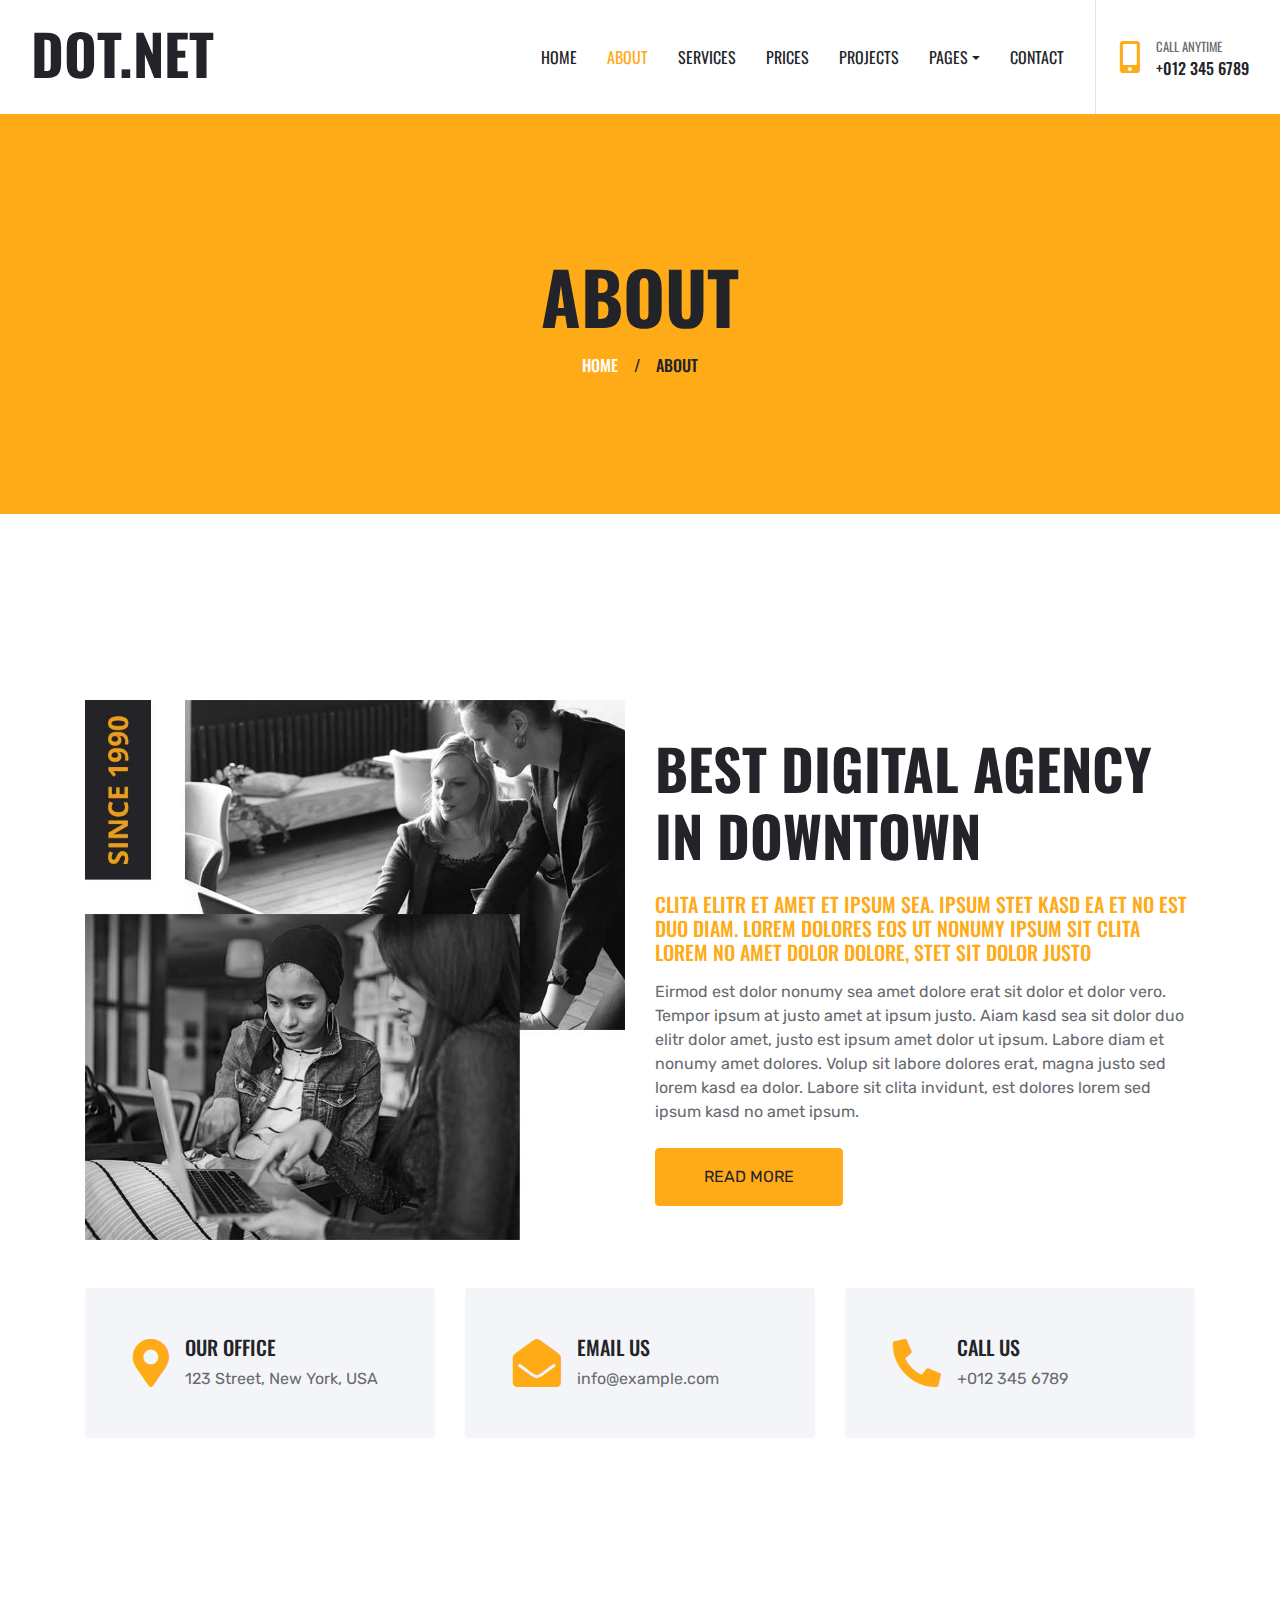
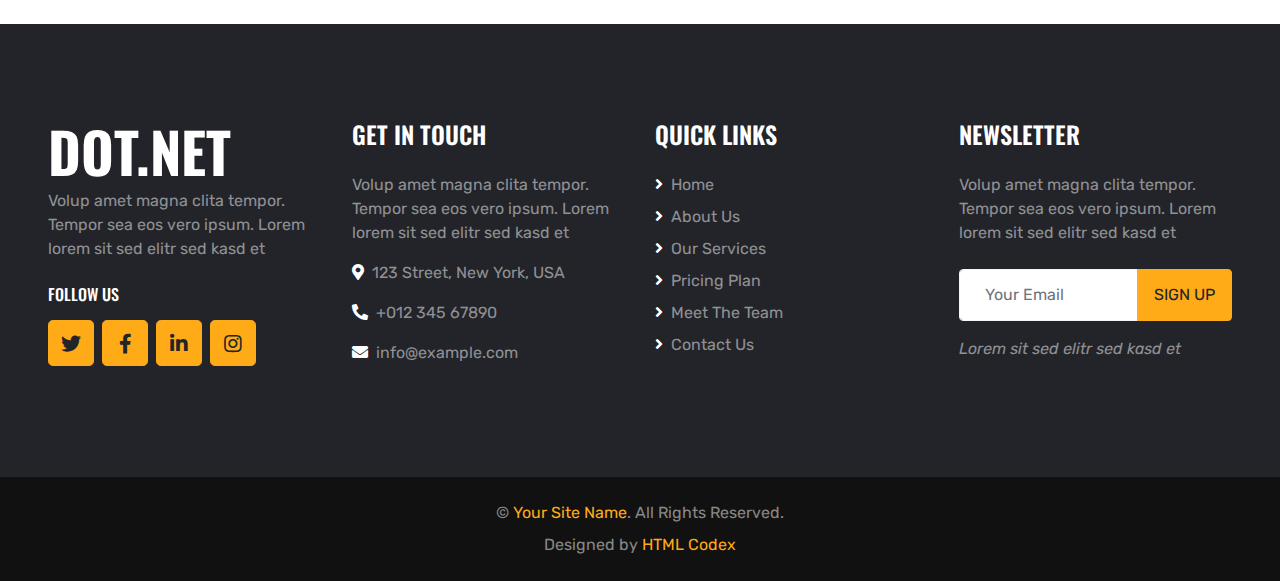
==== about.html @ 6d366056 "first commit" ====
<!DOCTYPE html>
<html lang="en">

<head>
    <meta charset="utf-8">
    <title>DOT.NET - Digital Agency Website Template</title>
    <meta content="width=device-width, initial-scale=1.0" name="viewport">
    <meta content="Free HTML Templates" name="keywords">
    <meta content="Free HTML Templates" name="description">

    <!-- Favicon -->
    <link href="img/favicon.ico" rel="icon">

    <!-- Google Web Fonts -->
    <link rel="preconnect" href="https://fonts.gstatic.com">
    <link href="https://fonts.googleapis.com/css2?family=Oswald:wght@400;500;600;700&family=Rubik&display=swap" rel="stylesheet"> 

    <!-- Font Awesome -->
    <link href="https://cdnjs.cloudflare.com/ajax/libs/font-awesome/5.15.0/css/all.min.css" rel="stylesheet">

    <!-- Libraries Stylesheet -->
    <link href="lib/owlcarousel/assets/owl.carousel.min.css" rel="stylesheet">
    <link href="lib/lightbox/css/lightbox.min.css" rel="stylesheet">

    <!-- Customized Bootstrap Stylesheet -->
    <link href="css/style.css" rel="stylesheet">
</head>

<body>
    <!-- Navbar Start -->
    <div class="container-fluid bg-white position-relative">
        <nav class="navbar navbar-expand-lg bg-white navbar-light py-3 py-lg-0">
            <a href="index.html" class="navbar-brand text-secondary">
                <h1 class="display-4 text-uppercase">DOT.NET</h1>
            </a>
            <button type="button" class="navbar-toggler" data-toggle="collapse" data-target="#navbarCollapse">
                <span class="navbar-toggler-icon"></span>
            </button>
            <div class="collapse navbar-collapse" id="navbarCollapse">
                <div class="navbar-nav ml-auto py-0 pr-3 border-right">
                    <a href="index.html" class="nav-item nav-link">Home</a>
                    <a href="about.html" class="nav-item nav-link active">About</a>
                    <a href="service.html" class="nav-item nav-link">Services</a>
                    <a href="price.html" class="nav-item nav-link">Prices</a>
                    <a href="project.html" class="nav-item nav-link">Projects</a>
                    <div class="nav-item dropdown">
                        <a href="#" class="nav-link dropdown-toggle" data-toggle="dropdown">Pages</a>
                        <div class="dropdown-menu rounded-0 m-0">
                            <a href="team.html" class="dropdown-item">Meat The Team</a>
                            <a href="testimonial.html" class="dropdown-item">Testimonial</a>
                        </div>
                    </div>
                    <a href="contact.html" class="nav-item nav-link">Contact</a>
                </div>
                <div class="d-none d-lg-flex align-items-center pl-4">
                    <i class="fa fa-2x fa-mobile-alt text-primary mr-3"></i>
                    <div>
                        <h6 class="text-body text-uppercase mb-1"><small>Call Anytime</small></h6>
                        <h6 class="m-0">+012 345 6789</h6>
                    </div>
                </div>
            </div>
        </nav>
    </div>
    <!-- Navbar End -->


    <!-- Page Header Start -->
    <div class="page-header container-fluid bg-primary d-flex flex-column align-items-center justify-content-center">
        <h1 class="display-3 text-uppercase mb-3">About</h1>
        <div class="d-inline-flex text-white">
            <h6 class="text-uppercase m-0"><a class="text-white" href="">Home</a></h6>
            <h6 class="m-0 px-3">/</h6>
            <h6 class="text-uppercase m-0">About</h6>
        </div>
    </div>
    <!-- Page Header Start -->


    <!-- About Start -->
    <div class="container-fluid pt-5">
        <div class="container pt-5">
            <div class="row align-items-center">
                <div class="col-lg-6">
                    <img class="img-fluid mb-4 mb-lg-0" src="img/about.jpg" alt="">
                </div>
                <div class="col-lg-6">
                    <h1 class="display-4 text-uppercase mb-4">Best digital agency in downtown</h1>
                    <h5 class="text-uppercase text-primary mb-3">Clita elitr et amet et ipsum sea. Ipsum stet kasd ea et no est duo diam. Lorem dolores eos ut nonumy ipsum sit clita lorem no amet dolor dolore, stet sit dolor justo</h5>
                    <p class="mb-4">Eirmod est dolor nonumy sea amet dolore erat sit dolor et dolor vero. Tempor ipsum at justo amet at ipsum justo. Aiam kasd sea sit dolor duo elitr dolor amet, justo est ipsum amet dolor ut ipsum. Labore diam et nonumy amet dolores. Volup sit labore dolores erat, magna justo sed lorem kasd ea dolor. Labore sit clita invidunt, est dolores lorem sed ipsum kasd no amet ipsum.</p>
                    <a href="" class="btn btn-primary text-uppercase py-3 px-5">Read More</a>
                </div>
            </div>
        </div>
    </div>
    <!-- About End -->


    <!-- About Info Start -->
    <div class="container-fluid py-5">
        <div class="container pb-3">
            <div class="row">
                <div class="col-lg-4 mb-2">
                    <div class="d-flex align-items-center bg-light rounded mb-4 px-5" style="height: 150px;">
                        <i class="fa fa-3x fa-map-marker-alt text-primary mr-3"></i>
                        <div class="d-flex flex-column">
                            <h5 class="text-uppercase">Our Office</h5>
                            <p class="m-0">123 Street, New York, USA</p>
                        </div>
                    </div>
                </div>
                <div class="col-lg-4 mb-2">
                    <div class="d-flex align-items-center bg-light rounded mb-4 px-5" style="height: 150px;">
                        <i class="fa fa-3x fa-envelope-open text-primary mr-3"></i>
                        <div class="d-flex flex-column">
                            <h5 class="text-uppercase">Email Us</h5>
                            <p class="m-0">info@example.com</p>
                        </div>
                    </div>
                </div>
                <div class="col-lg-4 mb-2">
                    <div class="d-flex align-items-center bg-light rounded mb-4 px-5" style="height: 150px;">
                        <i class="fas fa-3x fa-phone-alt text-primary mr-3"></i>
                        <div class="d-flex flex-column">
                            <h5 class="text-uppercase">Call Us</h5>
                            <p class="m-0">+012 345 6789</p>
                        </div>
                    </div>
                </div>
            </div>
        </div>
    </div>
    <!-- About Info End -->


    <!-- Footer Start -->
    <div class="container-fluid bg-dark text-white-50 py-5 px-sm-3 px-md-5" style="margin-top: 90px;">
        <div class="row pt-5">
            <div class="col-lg-3 col-md-6 mb-5">
                <a href="index.html" class="navbar-brand">
                    <h1 class="m-0 mt-n2 text-white display-4">DOT.NET</h1>
                </a>
                <p>Volup amet magna clita tempor. Tempor sea eos vero ipsum. Lorem lorem sit sed elitr sed kasd et</p>
                <h6 class="text-uppercase text-white py-2">Follow Us</h6>
                <div class="d-flex justify-content-start">
                    <a class="btn btn-lg btn-primary btn-lg-square mr-2" href="#"><i class="fab fa-twitter"></i></a>
                    <a class="btn btn-lg btn-primary btn-lg-square mr-2" href="#"><i class="fab fa-facebook-f"></i></a>
                    <a class="btn btn-lg btn-primary btn-lg-square mr-2" href="#"><i class="fab fa-linkedin-in"></i></a>
                    <a class="btn btn-lg btn-primary btn-lg-square" href="#"><i class="fab fa-instagram"></i></a>
                </div>
            </div>
            <div class="col-lg-3 col-md-6 mb-5">
                <h4 class="text-uppercase text-white mb-4">Get In Touch</h4>
                <p>Volup amet magna clita tempor. Tempor sea eos vero ipsum. Lorem lorem sit sed elitr sed kasd et</p>
                <p><i class="fa fa-map-marker-alt text-white mr-2"></i>123 Street, New York, USA</p>
                <p><i class="fa fa-phone-alt text-white mr-2"></i>+012 345 67890</p>
                <p><i class="fa fa-envelope text-white mr-2"></i>info@example.com</p>
            </div>
            <div class="col-lg-3 col-md-6 mb-5">
                <h4 class="text-uppercase text-white mb-4">Quick Links</h4>
                <div class="d-flex flex-column justify-content-start">
                    <a class="text-white-50 mb-2" href="#"><i class="fa fa-angle-right text-white mr-2"></i>Home</a>
                    <a class="text-white-50 mb-2" href="#"><i class="fa fa-angle-right text-white mr-2"></i>About Us</a>
                    <a class="text-white-50 mb-2" href="#"><i class="fa fa-angle-right text-white mr-2"></i>Our Services</a>
                    <a class="text-white-50 mb-2" href="#"><i class="fa fa-angle-right text-white mr-2"></i>Pricing Plan</a>
                    <a class="text-white-50 mb-2" href="#"><i class="fa fa-angle-right text-white mr-2"></i>Meet The Team</a>
                    <a class="text-white-50" href="#"><i class="fa fa-angle-right text-white mr-2"></i>Contact Us</a>
                </div>
            </div>
            <div class="col-lg-3 col-md-6 mb-5">
                <h4 class="text-uppercase text-white mb-4">Newsletter</h4>
                <p class="mb-4">Volup amet magna clita tempor. Tempor sea eos vero ipsum. Lorem lorem sit sed elitr sed kasd et</p>
                <div class="w-100 mb-3">
                    <div class="input-group">
                        <input type="text" class="form-control border-light" style="padding: 25px;" placeholder="Your Email">
                        <div class="input-group-append">
                            <button class="btn btn-primary text-uppercase px-3">Sign Up</button>
                        </div>
                    </div>
                </div>
                <i>Lorem sit sed elitr sed kasd et</i>
            </div>
        </div>
    </div>
    <div class="container-fluid py-4 px-sm-3 px-md-5" style="background: #111111;">
        <p class="mb-2 text-center text-white-50">&copy; <a href="#">Your Site Name</a>. All Rights Reserved.</p>
        <p class="m-0 text-center text-white-50">Designed by <a href="https://htmlcodex.com">HTML Codex</a></p>
    </div>
    <!-- Footer End -->


    <!-- Back to Top -->
    <a href="#" class="btn btn-lg btn-primary btn-lg-square back-to-top"><i class="fa fa-angle-up"></i></a>


    <!-- JavaScript Libraries -->
    <script src="https://code.jquery.com/jquery-3.4.1.min.js"></script>
    <script src="https://stackpath.bootstrapcdn.com/bootstrap/4.4.1/js/bootstrap.bundle.min.js"></script>
    <script src="lib/easing/easing.min.js"></script>
    <script src="lib/waypoints/waypoints.min.js"></script>
    <script src="lib/owlcarousel/owl.carousel.min.js"></script>
    <script src="lib/isotope/isotope.pkgd.min.js"></script>
    <script src="lib/lightbox/js/lightbox.min.js"></script>

    <!-- Contact Javascript File -->
    <script src="mail/jqBootstrapValidation.min.js"></script>
    <script src="mail/contact.js"></script>

    <!-- Template Javascript -->
    <script src="js/main.js"></script>
</body>

</html>
---- css/style.css ----
/******* Bootstrap Theming ********/
/*!
 * Bootstrap v4.5.3 (https://getbootstrap.com/)
 * Copyright 2011-2020 The Bootstrap Authors
 * Copyright 2011-2020 Twitter, Inc.
 * Licensed under MIT (https://github.com/twbs/bootstrap/blob/main/LICENSE)
 */
:root {
  --blue: #007bff;
  --indigo: #6610f2;
  --purple: #6f42c1;
  --pink: #e83e8c;
  --red: #dc3545;
  --orange: #fd7e14;
  --yellow: #ffc107;
  --green: #28a745;
  --teal: #20c997;
  --cyan: #17a2b8;
  --white: #fff;
  --gray: #6c757d;
  --gray-dark: #343a40;
  --primary: #FFAA17;
  --secondary: #BDBDBF;
  --success: #28a745;
  --info: #17a2b8;
  --warning: #ffc107;
  --danger: #dc3545;
  --light: #F4F5F8;
  --dark: #222429;
  --breakpoint-xs: 0;
  --breakpoint-sm: 576px;
  --breakpoint-md: 768px;
  --breakpoint-lg: 992px;
  --breakpoint-xl: 1200px;
  --font-family-sans-serif: "Rubik", sans-serif;
  --font-family-monospace: SFMono-Regular, Menlo, Monaco, Consolas, "Liberation Mono", "Courier New", monospace;
}

*,
*::before,
*::after {
  box-sizing: border-box;
}

html {
  font-family: sans-serif;
  line-height: 1.15;
  -webkit-text-size-adjust: 100%;
  -webkit-tap-highlight-color: rgba(0, 0, 0, 0);
}

article, aside, figcaption, figure, footer, header, hgroup, main, nav, section {
  display: block;
}

body {
  margin: 0;
  font-family: "Rubik", sans-serif;
  font-size: 1rem;
  font-weight: 400;
  line-height: 1.5;
  color: #686A6F;
  text-align: left;
  background-color: #fff;
}

[tabindex="-1"]:focus:not(:focus-visible) {
  outline: 0 !important;
}

hr {
  box-sizing: content-box;
  height: 0;
  overflow: visible;
}

h1, h2, h3, h4, h5, h6 {
  margin-top: 0;
  margin-bottom: 0.5rem;
}

p {
  margin-top: 0;
  margin-bottom: 1rem;
}

abbr[title],
abbr[data-original-title] {
  text-decoration: underline;
  text-decoration: underline dotted;
  cursor: help;
  border-bottom: 0;
  text-decoration-skip-ink: none;
}

address {
  margin-bottom: 1rem;
  font-style: normal;
  line-height: inherit;
}

ol,
ul,
dl {
  margin-top: 0;
  margin-bottom: 1rem;
}

ol ol,
ul ul,
ol ul,
ul ol {
  margin-bottom: 0;
}

dt {
  font-weight: 700;
}

dd {
  margin-bottom: .5rem;
  margin-left: 0;
}

blockquote {
  margin: 0 0 1rem;
}

b,
strong {
  font-weight: bolder;
}

small {
  font-size: 80%;
}

sub,
sup {
  position: relative;
  font-size: 75%;
  line-height: 0;
  vertical-align: baseline;
}

sub {
  bottom: -.25em;
}

sup {
  top: -.5em;
}

a {
  color: #FFAA17;
  text-decoration: none;
  background-color: transparent;
}

a:hover {
  color: #ca8000;
  text-decoration: underline;
}

a:not([href]):not([class]) {
  color: inherit;
  text-decoration: none;
}

a:not([href]):not([class]):hover {
  color: inherit;
  text-decoration: none;
}

pre,
code,
kbd,
samp {
  font-family: SFMono-Regular, Menlo, Monaco, Consolas, "Liberation Mono", "Courier New", monospace;
  font-size: 1em;
}

pre {
  margin-top: 0;
  margin-bottom: 1rem;
  overflow: auto;
  -ms-overflow-style: scrollbar;
}

figure {
  margin: 0 0 1rem;
}

img {
  vertical-align: middle;
  border-style: none;
}

svg {
  overflow: hidden;
  vertical-align: middle;
}

table {
  border-collapse: collapse;
}

caption {
  padding-top: 0.75rem;
  padding-bottom: 0.75rem;
  color: #6c757d;
  text-align: left;
  caption-side: bottom;
}

th {
  text-align: inherit;
  text-align: -webkit-match-parent;
}

label {
  display: inline-block;
  margin-bottom: 0.5rem;
}

button {
  border-radius: 0;
}

button:focus {
  outline: 1px dotted;
  outline: 5px auto -webkit-focus-ring-color;
}

input,
button,
select,
optgroup,
textarea {
  margin: 0;
  font-family: inherit;
  font-size: inherit;
  line-height: inherit;
}

button,
input {
  overflow: visible;
}

button,
select {
  text-transform: none;
}

[role="button"] {
  cursor: pointer;
}

select {
  word-wrap: normal;
}

button,
[type="button"],
[type="reset"],
[type="submit"] {
  -webkit-appearance: button;
}

button:not(:disabled),
[type="button"]:not(:disabled),
[type="reset"]:not(:disabled),
[type="submit"]:not(:disabled) {
  cursor: pointer;
}

button::-moz-focus-inner,
[type="button"]::-moz-focus-inner,
[type="reset"]::-moz-focus-inner,
[type="submit"]::-moz-focus-inner {
  padding: 0;
  border-style: none;
}

input[type="radio"],
input[type="checkbox"] {
  box-sizing: border-box;
  padding: 0;
}

textarea {
  overflow: auto;
  resize: vertical;
}

fieldset {
  min-width: 0;
  padding: 0;
  margin: 0;
  border: 0;
}

legend {
  display: block;
  width: 100%;
  max-width: 100%;
  padding: 0;
  margin-bottom: .5rem;
  font-size: 1.5rem;
  line-height: inherit;
  color: inherit;
  white-space: normal;
}

@media (max-width: 1200px) {
  legend {
    font-size: calc(1.275rem + 0.3vw) ;
  }
}

progress {
  vertical-align: baseline;
}

[type="number"]::-webkit-inner-spin-button,
[type="number"]::-webkit-outer-spin-button {
  height: auto;
}

[type="search"] {
  outline-offset: -2px;
  -webkit-appearance: none;
}

[type="search"]::-webkit-search-decoration {
  -webkit-appearance: none;
}

::-webkit-file-upload-button {
  font: inherit;
  -webkit-appearance: button;
}

output {
  display: inline-block;
}

summary {
  display: list-item;
  cursor: pointer;
}

template {
  display: none;
}

[hidden] {
  display: none !important;
}

h1, h2, h3, h4, h5, h6,
.h1, .h2, .h3, .h4, .h5, .h6 {
  margin-bottom: 0.5rem;
  font-family: "Oswald", sans-serif;
  font-weight: 500;
  line-height: 1.2;
  color: #222429;
}

h1, .h1 {
  font-size: 2.5rem;
}

@media (max-width: 1200px) {
  h1, .h1 {
    font-size: calc(1.375rem + 1.5vw) ;
  }
}

h2, .h2 {
  font-size: 2rem;
}

@media (max-width: 1200px) {
  h2, .h2 {
    font-size: calc(1.325rem + 0.9vw) ;
  }
}

h3, .h3 {
  font-size: 1.75rem;
}

@media (max-width: 1200px) {
  h3, .h3 {
    font-size: calc(1.3rem + 0.6vw) ;
  }
}

h4, .h4 {
  font-size: 1.5rem;
}

@media (max-width: 1200px) {
  h4, .h4 {
    font-size: calc(1.275rem + 0.3vw) ;
  }
}

h5, .h5 {
  font-size: 1.25rem;
}

h6, .h6 {
  font-size: 1rem;
}

.lead {
  font-size: 1.25rem;
  font-weight: 300;
}

.display-1 {
  font-size: 6rem;
  font-weight: 300;
  line-height: 1.2;
}

@media (max-width: 1200px) {
  .display-1 {
    font-size: calc(1.725rem + 5.7vw) ;
  }
}

.display-2 {
  font-size: 5.5rem;
  font-weight: 300;
  line-height: 1.2;
}

@media (max-width: 1200px) {
  .display-2 {
    font-size: calc(1.675rem + 5.1vw) ;
  }
}

.display-3 {
  font-size: 4.5rem;
  font-weight: 300;
  line-height: 1.2;
}

@media (max-width: 1200px) {
  .display-3 {
    font-size: calc(1.575rem + 3.9vw) ;
  }
}

.display-4 {
  font-size: 3.5rem;
  font-weight: 300;
  line-height: 1.2;
}

@media (max-width: 1200px) {
  .display-4 {
    font-size: calc(1.475rem + 2.7vw) ;
  }
}

hr {
  margin-top: 1rem;
  margin-bottom: 1rem;
  border: 0;
  border-top: 1px solid rgba(0, 0, 0, 0.1);
}

small,
.small {
  font-size: 80%;
  font-weight: 400;
}

mark,
.mark {
  padding: 0.2em;
  background-color: #fcf8e3;
}

.list-unstyled {
  padding-left: 0;
  list-style: none;
}

.list-inline {
  padding-left: 0;
  list-style: none;
}

.list-inline-item {
  display: inline-block;
}

.list-inline-item:not(:last-child) {
  margin-right: 0.5rem;
}

.initialism {
  font-size: 90%;
  text-transform: uppercase;
}

.blockquote {
  margin-bottom: 1rem;
  font-size: 1.25rem;
}

.blockquote-footer {
  display: block;
  font-size: 80%;
  color: #6c757d;
}

.blockquote-footer::before {
  content: "\2014\00A0";
}

.img-fluid {
  max-width: 100%;
  height: auto;
}

.img-thumbnail {
  padding: 0.25rem;
  background-color: #fff;
  border: 1px solid #dee2e6;
  border-radius: 0.25rem;
  max-width: 100%;
  height: auto;
}

.figure {
  display: inline-block;
}

.figure-img {
  margin-bottom: 0.5rem;
  line-height: 1;
}

.figure-caption {
  font-size: 90%;
  color: #6c757d;
}

code {
  font-size: 87.5%;
  color: #e83e8c;
  word-wrap: break-word;
}

a > code {
  color: inherit;
}

kbd {
  padding: 0.2rem 0.4rem;
  font-size: 87.5%;
  color: #fff;
  background-color: #212529;
  border-radius: 0.2rem;
}

kbd kbd {
  padding: 0;
  font-size: 100%;
  font-weight: 700;
}

pre {
  display: block;
  font-size: 87.5%;
  color: #212529;
}

pre code {
  font-size: inherit;
  color: inherit;
  word-break: normal;
}

.pre-scrollable {
  max-height: 340px;
  overflow-y: scroll;
}

.container,
.container-fluid,
.container-sm,
.container-md,
.container-lg,
.container-xl {
  width: 100%;
  padding-right: 15px;
  padding-left: 15px;
  margin-right: auto;
  margin-left: auto;
}

@media (min-width: 576px) {
  .container, .container-sm {
    max-width: 540px;
  }
}

@media (min-width: 768px) {
  .container, .container-sm, .container-md {
    max-width: 720px;
  }
}

@media (min-width: 992px) {
  .container, .container-sm, .container-md, .container-lg {
    max-width: 960px;
  }
}

@media (min-width: 1200px) {
  .container, .container-sm, .container-md, .container-lg, .container-xl {
    max-width: 1140px;
  }
}

.row {
  display: flex;
  flex-wrap: wrap;
  margin-right: -15px;
  margin-left: -15px;
}

.no-gutters {
  margin-right: 0;
  margin-left: 0;
}

.no-gutters > .col,
.no-gutters > [class*="col-"] {
  padding-right: 0;
  padding-left: 0;
}

.col-1, .col-2, .col-3, .col-4, .col-5, .col-6, .col-7, .col-8, .col-9, .col-10, .col-11, .col-12, .col,
.col-auto, .col-sm-1, .col-sm-2, .col-sm-3, .col-sm-4, .col-sm-5, .col-sm-6, .col-sm-7, .col-sm-8, .col-sm-9, .col-sm-10, .col-sm-11, .col-sm-12, .col-sm,
.col-sm-auto, .col-md-1, .col-md-2, .col-md-3, .col-md-4, .col-md-5, .col-md-6, .col-md-7, .col-md-8, .col-md-9, .col-md-10, .col-md-11, .col-md-12, .col-md,
.col-md-auto, .col-lg-1, .col-lg-2, .col-lg-3, .col-lg-4, .col-lg-5, .col-lg-6, .col-lg-7, .col-lg-8, .col-lg-9, .col-lg-10, .col-lg-11, .col-lg-12, .col-lg,
.col-lg-auto, .col-xl-1, .col-xl-2, .col-xl-3, .col-xl-4, .col-xl-5, .col-xl-6, .col-xl-7, .col-xl-8, .col-xl-9, .col-xl-10, .col-xl-11, .col-xl-12, .col-xl,
.col-xl-auto {
  position: relative;
  width: 100%;
  padding-right: 15px;
  padding-left: 15px;
}

.col {
  flex-basis: 0;
  flex-grow: 1;
  max-width: 100%;
}

.row-cols-1 > * {
  flex: 0 0 100%;
  max-width: 100%;
}

.row-cols-2 > * {
  flex: 0 0 50%;
  max-width: 50%;
}

.row-cols-3 > * {
  flex: 0 0 33.33333%;
  max-width: 33.33333%;
}

.row-cols-4 > * {
  flex: 0 0 25%;
  max-width: 25%;
}

.row-cols-5 > * {
  flex: 0 0 20%;
  max-width: 20%;
}

.row-cols-6 > * {
  flex: 0 0 16.66667%;
  max-width: 16.66667%;
}

.col-auto {
  flex: 0 0 auto;
  width: auto;
  max-width: 100%;
}

.col-1 {
  flex: 0 0 8.33333%;
  max-width: 8.33333%;
}

.col-2 {
  flex: 0 0 16.66667%;
  max-width: 16.66667%;
}

.col-3 {
  flex: 0 0 25%;
  max-width: 25%;
}

.col-4 {
  flex: 0 0 33.33333%;
  max-width: 33.33333%;
}

.col-5 {
  flex: 0 0 41.66667%;
  max-width: 41.66667%;
}

.col-6 {
  flex: 0 0 50%;
  max-width: 50%;
}

.col-7 {
  flex: 0 0 58.33333%;
  max-width: 58.33333%;
}

.col-8 {
  flex: 0 0 66.66667%;
  max-width: 66.66667%;
}

.col-9 {
  flex: 0 0 75%;
  max-width: 75%;
}

.col-10 {
  flex: 0 0 83.33333%;
  max-width: 83.33333%;
}

.col-11 {
  flex: 0 0 91.66667%;
  max-width: 91.66667%;
}

.col-12 {
  flex: 0 0 100%;
  max-width: 100%;
}

.order-first {
  order: -1;
}

.order-last {
  order: 13;
}

.order-0 {
  order: 0;
}

.order-1 {
  order: 1;
}

.order-2 {
  order: 2;
}

.order-3 {
  order: 3;
}

.order-4 {
  order: 4;
}

.order-5 {
  order: 5;
}

.order-6 {
  order: 6;
}

.order-7 {
  order: 7;
}

.order-8 {
  order: 8;
}

.order-9 {
  order: 9;
}

.order-10 {
  order: 10;
}

.order-11 {
  order: 11;
}

.order-12 {
  order: 12;
}

.offset-1 {
  margin-left: 8.33333%;
}

.offset-2 {
  margin-left: 16.66667%;
}

.offset-3 {
  margin-left: 25%;
}

.offset-4 {
  margin-left: 33.33333%;
}

.offset-5 {
  margin-left: 41.66667%;
}

.offset-6 {
  margin-left: 50%;
}

.offset-7 {
  margin-left: 58.33333%;
}

.offset-8 {
  margin-left: 66.66667%;
}

.offset-9 {
  margin-left: 75%;
}

.offset-10 {
  margin-left: 83.33333%;
}

.offset-11 {
  margin-left: 91.66667%;
}

@media (min-width: 576px) {
  .col-sm {
    flex-basis: 0;
    flex-grow: 1;
    max-width: 100%;
  }
  .row-cols-sm-1 > * {
    flex: 0 0 100%;
    max-width: 100%;
  }
  .row-cols-sm-2 > * {
    flex: 0 0 50%;
    max-width: 50%;
  }
  .row-cols-sm-3 > * {
    flex: 0 0 33.33333%;
    max-width: 33.33333%;
  }
  .row-cols-sm-4 > * {
    flex: 0 0 25%;
    max-width: 25%;
  }
  .row-cols-sm-5 > * {
    flex: 0 0 20%;
    max-width: 20%;
  }
  .row-cols-sm-6 > * {
    flex: 0 0 16.66667%;
    max-width: 16.66667%;
  }
  .col-sm-auto {
    flex: 0 0 auto;
    width: auto;
    max-width: 100%;
  }
  .col-sm-1 {
    flex: 0 0 8.33333%;
    max-width: 8.33333%;
  }
  .col-sm-2 {
    flex: 0 0 16.66667%;
    max-width: 16.66667%;
  }
  .col-sm-3 {
    flex: 0 0 25%;
    max-width: 25%;
  }
  .col-sm-4 {
    flex: 0 0 33.33333%;
    max-width: 33.33333%;
  }
  .col-sm-5 {
    flex: 0 0 41.66667%;
    max-width: 41.66667%;
  }
  .col-sm-6 {
    flex: 0 0 50%;
    max-width: 50%;
  }
  .col-sm-7 {
    flex: 0 0 58.33333%;
    max-width: 58.33333%;
  }
  .col-sm-8 {
    flex: 0 0 66.66667%;
    max-width: 66.66667%;
  }
  .col-sm-9 {
    flex: 0 0 75%;
    max-width: 75%;
  }
  .col-sm-10 {
    flex: 0 0 83.33333%;
    max-width: 83.33333%;
  }
  .col-sm-11 {
    flex: 0 0 91.66667%;
    max-width: 91.66667%;
  }
  .col-sm-12 {
    flex: 0 0 100%;
    max-width: 100%;
  }
  .order-sm-first {
    order: -1;
  }
  .order-sm-last {
    order: 13;
  }
  .order-sm-0 {
    order: 0;
  }
  .order-sm-1 {
    order: 1;
  }
  .order-sm-2 {
    order: 2;
  }
  .order-sm-3 {
    order: 3;
  }
  .order-sm-4 {
    order: 4;
  }
  .order-sm-5 {
    order: 5;
  }
  .order-sm-6 {
    order: 6;
  }
  .order-sm-7 {
    order: 7;
  }
  .order-sm-8 {
    order: 8;
  }
  .order-sm-9 {
    order: 9;
  }
  .order-sm-10 {
    order: 10;
  }
  .order-sm-11 {
    order: 11;
  }
  .order-sm-12 {
    order: 12;
  }
  .offset-sm-0 {
    margin-left: 0;
  }
  .offset-sm-1 {
    margin-left: 8.33333%;
  }
  .offset-sm-2 {
    margin-left: 16.66667%;
  }
  .offset-sm-3 {
    margin-left: 25%;
  }
  .offset-sm-4 {
    margin-left: 33.33333%;
  }
  .offset-sm-5 {
    margin-left: 41.66667%;
  }
  .offset-sm-6 {
    margin-left: 50%;
  }
  .offset-sm-7 {
    margin-left: 58.33333%;
  }
  .offset-sm-8 {
    margin-left: 66.66667%;
  }
  .offset-sm-9 {
    margin-left: 75%;
  }
  .offset-sm-10 {
    margin-left: 83.33333%;
  }
  .offset-sm-11 {
    margin-left: 91.66667%;
  }
}

@media (min-width: 768px) {
  .col-md {
    flex-basis: 0;
    flex-grow: 1;
    max-width: 100%;
  }
  .row-cols-md-1 > * {
    flex: 0 0 100%;
    max-width: 100%;
  }
  .row-cols-md-2 > * {
    flex: 0 0 50%;
    max-width: 50%;
  }
  .row-cols-md-3 > * {
    flex: 0 0 33.33333%;
    max-width: 33.33333%;
  }
  .row-cols-md-4 > * {
    flex: 0 0 25%;
    max-width: 25%;
  }
  .row-cols-md-5 > * {
    flex: 0 0 20%;
    max-width: 20%;
  }
  .row-cols-md-6 > * {
    flex: 0 0 16.66667%;
    max-width: 16.66667%;
  }
  .col-md-auto {
    flex: 0 0 auto;
    width: auto;
    max-width: 100%;
  }
  .col-md-1 {
    flex: 0 0 8.33333%;
    max-width: 8.33333%;
  }
  .col-md-2 {
    flex: 0 0 16.66667%;
    max-width: 16.66667%;
  }
  .col-md-3 {
    flex: 0 0 25%;
    max-width: 25%;
  }
  .col-md-4 {
    flex: 0 0 33.33333%;
    max-width: 33.33333%;
  }
  .col-md-5 {
    flex: 0 0 41.66667%;
    max-width: 41.66667%;
  }
  .col-md-6 {
    flex: 0 0 50%;
    max-width: 50%;
  }
  .col-md-7 {
    flex: 0 0 58.33333%;
    max-width: 58.33333%;
  }
  .col-md-8 {
    flex: 0 0 66.66667%;
    max-width: 66.66667%;
  }
  .col-md-9 {
    flex: 0 0 75%;
    max-width: 75%;
  }
  .col-md-10 {
    flex: 0 0 83.33333%;
    max-width: 83.33333%;
  }
  .col-md-11 {
    flex: 0 0 91.66667%;
    max-width: 91.66667%;
  }
  .col-md-12 {
    flex: 0 0 100%;
    max-width: 100%;
  }
  .order-md-first {
    order: -1;
  }
  .order-md-last {
    order: 13;
  }
  .order-md-0 {
    order: 0;
  }
  .order-md-1 {
    order: 1;
  }
  .order-md-2 {
    order: 2;
  }
  .order-md-3 {
    order: 3;
  }
  .order-md-4 {
    order: 4;
  }
  .order-md-5 {
    order: 5;
  }
  .order-md-6 {
    order: 6;
  }
  .order-md-7 {
    order: 7;
  }
  .order-md-8 {
    order: 8;
  }
  .order-md-9 {
    order: 9;
  }
  .order-md-10 {
    order: 10;
  }
  .order-md-11 {
    order: 11;
  }
  .order-md-12 {
    order: 12;
  }
  .offset-md-0 {
    margin-left: 0;
  }
  .offset-md-1 {
    margin-left: 8.33333%;
  }
  .offset-md-2 {
    margin-left: 16.66667%;
  }
  .offset-md-3 {
    margin-left: 25%;
  }
  .offset-md-4 {
    margin-left: 33.33333%;
  }
  .offset-md-5 {
    margin-left: 41.66667%;
  }
  .offset-md-6 {
    margin-left: 50%;
  }
  .offset-md-7 {
    margin-left: 58.33333%;
  }
  .offset-md-8 {
    margin-left: 66.66667%;
  }
  .offset-md-9 {
    margin-left: 75%;
  }
  .offset-md-10 {
    margin-left: 83.33333%;
  }
  .offset-md-11 {
    margin-left: 91.66667%;
  }
}

@media (min-width: 992px) {
  .col-lg {
    flex-basis: 0;
    flex-grow: 1;
    max-width: 100%;
  }
  .row-cols-lg-1 > * {
    flex: 0 0 100%;
    max-width: 100%;
  }
  .row-cols-lg-2 > * {
    flex: 0 0 50%;
    max-width: 50%;
  }
  .row-cols-lg-3 > * {
    flex: 0 0 33.33333%;
    max-width: 33.33333%;
  }
  .row-cols-lg-4 > * {
    flex: 0 0 25%;
    max-width: 25%;
  }
  .row-cols-lg-5 > * {
    flex: 0 0 20%;
    max-width: 20%;
  }
  .row-cols-lg-6 > * {
    flex: 0 0 16.66667%;
    max-width: 16.66667%;
  }
  .col-lg-auto {
    flex: 0 0 auto;
    width: auto;
    max-width: 100%;
  }
  .col-lg-1 {
    flex: 0 0 8.33333%;
    max-width: 8.33333%;
  }
  .col-lg-2 {
    flex: 0 0 16.66667%;
    max-width: 16.66667%;
  }
  .col-lg-3 {
    flex: 0 0 25%;
    max-width: 25%;
  }
  .col-lg-4 {
    flex: 0 0 33.33333%;
    max-width: 33.33333%;
  }
  .col-lg-5 {
    flex: 0 0 41.66667%;
    max-width: 41.66667%;
  }
  .col-lg-6 {
    flex: 0 0 50%;
    max-width: 50%;
  }
  .col-lg-7 {
    flex: 0 0 58.33333%;
    max-width: 58.33333%;
  }
  .col-lg-8 {
    flex: 0 0 66.66667%;
    max-width: 66.66667%;
  }
  .col-lg-9 {
    flex: 0 0 75%;
    max-width: 75%;
  }
  .col-lg-10 {
    flex: 0 0 83.33333%;
    max-width: 83.33333%;
  }
  .col-lg-11 {
    flex: 0 0 91.66667%;
    max-width: 91.66667%;
  }
  .col-lg-12 {
    flex: 0 0 100%;
    max-width: 100%;
  }
  .order-lg-first {
    order: -1;
  }
  .order-lg-last {
    order: 13;
  }
  .order-lg-0 {
    order: 0;
  }
  .order-lg-1 {
    order: 1;
  }
  .order-lg-2 {
    order: 2;
  }
  .order-lg-3 {
    order: 3;
  }
  .order-lg-4 {
    order: 4;
  }
  .order-lg-5 {
    order: 5;
  }
  .order-lg-6 {
    order: 6;
  }
  .order-lg-7 {
    order: 7;
  }
  .order-lg-8 {
    order: 8;
  }
  .order-lg-9 {
    order: 9;
  }
  .order-lg-10 {
    order: 10;
  }
  .order-lg-11 {
    order: 11;
  }
  .order-lg-12 {
    order: 12;
  }
  .offset-lg-0 {
    margin-left: 0;
  }
  .offset-lg-1 {
    margin-left: 8.33333%;
  }
  .offset-lg-2 {
    margin-left: 16.66667%;
  }
  .offset-lg-3 {
    margin-left: 25%;
  }
  .offset-lg-4 {
    margin-left: 33.33333%;
  }
  .offset-lg-5 {
    margin-left: 41.66667%;
  }
  .offset-lg-6 {
    margin-left: 50%;
  }
  .offset-lg-7 {
    margin-left: 58.33333%;
  }
  .offset-lg-8 {
    margin-left: 66.66667%;
  }
  .offset-lg-9 {
    margin-left: 75%;
  }
  .offset-lg-10 {
    margin-left: 83.33333%;
  }
  .offset-lg-11 {
    margin-left: 91.66667%;
  }
}

@media (min-width: 1200px) {
  .col-xl {
    flex-basis: 0;
    flex-grow: 1;
    max-width: 100%;
  }
  .row-cols-xl-1 > * {
    flex: 0 0 100%;
    max-width: 100%;
  }
  .row-cols-xl-2 > * {
    flex: 0 0 50%;
    max-width: 50%;
  }
  .row-cols-xl-3 > * {
    flex: 0 0 33.33333%;
    max-width: 33.33333%;
  }
  .row-cols-xl-4 > * {
    flex: 0 0 25%;
    max-width: 25%;
  }
  .row-cols-xl-5 > * {
    flex: 0 0 20%;
    max-width: 20%;
  }
  .row-cols-xl-6 > * {
    flex: 0 0 16.66667%;
    max-width: 16.66667%;
  }
  .col-xl-auto {
    flex: 0 0 auto;
    width: auto;
    max-width: 100%;
  }
  .col-xl-1 {
    flex: 0 0 8.33333%;
    max-width: 8.33333%;
  }
  .col-xl-2 {
    flex: 0 0 16.66667%;
    max-width: 16.66667%;
  }
  .col-xl-3 {
    flex: 0 0 25%;
    max-width: 25%;
  }
  .col-xl-4 {
    flex: 0 0 33.33333%;
    max-width: 33.33333%;
  }
  .col-xl-5 {
    flex: 0 0 41.66667%;
    max-width: 41.66667%;
  }
  .col-xl-6 {
    flex: 0 0 50%;
    max-width: 50%;
  }
  .col-xl-7 {
    flex: 0 0 58.33333%;
    max-width: 58.33333%;
  }
  .col-xl-8 {
    flex: 0 0 66.66667%;
    max-width: 66.66667%;
  }
  .col-xl-9 {
    flex: 0 0 75%;
    max-width: 75%;
  }
  .col-xl-10 {
    flex: 0 0 83.33333%;
    max-width: 83.33333%;
  }
  .col-xl-11 {
    flex: 0 0 91.66667%;
    max-width: 91.66667%;
  }
  .col-xl-12 {
    flex: 0 0 100%;
    max-width: 100%;
  }
  .order-xl-first {
    order: -1;
  }
  .order-xl-last {
    order: 13;
  }
  .order-xl-0 {
    order: 0;
  }
  .order-xl-1 {
    order: 1;
  }
  .order-xl-2 {
    order: 2;
  }
  .order-xl-3 {
    order: 3;
  }
  .order-xl-4 {
    order: 4;
  }
  .order-xl-5 {
    order: 5;
  }
  .order-xl-6 {
    order: 6;
  }
  .order-xl-7 {
    order: 7;
  }
  .order-xl-8 {
    order: 8;
  }
  .order-xl-9 {
    order: 9;
  }
  .order-xl-10 {
    order: 10;
  }
  .order-xl-11 {
    order: 11;
  }
  .order-xl-12 {
    order: 12;
  }
  .offset-xl-0 {
    margin-left: 0;
  }
  .offset-xl-1 {
    margin-left: 8.33333%;
  }
  .offset-xl-2 {
    margin-left: 16.66667%;
  }
  .offset-xl-3 {
    margin-left: 25%;
  }
  .offset-xl-4 {
    margin-left: 33.33333%;
  }
  .offset-xl-5 {
    margin-left: 41.66667%;
  }
  .offset-xl-6 {
    margin-left: 50%;
  }
  .offset-xl-7 {
    margin-left: 58.33333%;
  }
  .offset-xl-8 {
    margin-left: 66.66667%;
  }
  .offset-xl-9 {
    margin-left: 75%;
  }
  .offset-xl-10 {
    margin-left: 83.33333%;
  }
  .offset-xl-11 {
    margin-left: 91.66667%;
  }
}

.table {
  width: 100%;
  margin-bottom: 1rem;
  color: #686A6F;
}

.table th,
.table td {
  padding: 0.75rem;
  vertical-align: top;
  border-top: 1px solid #dee2e6;
}

.table thead th {
  vertical-align: bottom;
  border-bottom: 2px solid #dee2e6;
}

.table tbody + tbody {
  border-top: 2px solid #dee2e6;
}

.table-sm th,
.table-sm td {
  padding: 0.3rem;
}

.table-bordered {
  border: 1px solid #dee2e6;
}

.table-bordered th,
.table-bordered td {
  border: 1px solid #dee2e6;
}

.table-bordered thead th,
.table-bordered thead td {
  border-bottom-width: 2px;
}

.table-borderless th,
.table-borderless td,
.table-borderless thead th,
.table-borderless tbody + tbody {
  border: 0;
}

.table-striped tbody tr:nth-of-type(odd) {
  background-color: rgba(0, 0, 0, 0.05);
}

.table-hover tbody tr:hover {
  color: #686A6F;
  background-color: rgba(0, 0, 0, 0.075);
}

.table-primary,
.table-primary > th,
.table-primary > td {
  background-color: #ffe7be;
}

.table-primary th,
.table-primary td,
.table-primary thead th,
.table-primary tbody + tbody {
  border-color: #ffd386;
}

.table-hover .table-primary:hover {
  background-color: #ffdea5;
}

.table-hover .table-primary:hover > td,
.table-hover .table-primary:hover > th {
  background-color: #ffdea5;
}

.table-secondary,
.table-secondary > th,
.table-secondary > td {
  background-color: #ededed;
}

.table-secondary th,
.table-secondary td,
.table-secondary thead th,
.table-secondary tbody + tbody {
  border-color: #ddddde;
}

.table-hover .table-secondary:hover {
  background-color: #e0e0e0;
}

.table-hover .table-secondary:hover > td,
.table-hover .table-secondary:hover > th {
  background-color: #e0e0e0;
}

.table-success,
.table-success > th,
.table-success > td {
  background-color: #c3e6cb;
}

.table-success th,
.table-success td,
.table-success thead th,
.table-success tbody + tbody {
  border-color: #8fd19e;
}

.table-hover .table-success:hover {
  background-color: #b1dfbb;
}

.table-hover .table-success:hover > td,
.table-hover .table-success:hover > th {
  background-color: #b1dfbb;
}

.table-info,
.table-info > th,
.table-info > td {
  background-color: #bee5eb;
}

.table-info th,
.table-info td,
.table-info thead th,
.table-info tbody + tbody {
  border-color: #86cfda;
}

.table-hover .table-info:hover {
  background-color: #abdde5;
}

.table-hover .table-info:hover > td,
.table-hover .table-info:hover > th {
  background-color: #abdde5;
}

.table-warning,
.table-warning > th,
.table-warning > td {
  background-color: #ffeeba;
}

.table-warning th,
.table-warning td,
.table-warning thead th,
.table-warning tbody + tbody {
  border-color: #ffdf7e;
}

.table-hover .table-warning:hover {
  background-color: #ffe8a1;
}

.table-hover .table-warning:hover > td,
.table-hover .table-warning:hover > th {
  background-color: #ffe8a1;
}

.table-danger,
.table-danger > th,
.table-danger > td {
  background-color: #f5c6cb;
}

.table-danger th,
.table-danger td,
.table-danger thead th,
.table-danger tbody + tbody {
  border-color: #ed969e;
}

.table-hover .table-danger:hover {
  background-color: #f1b0b7;
}

.table-hover .table-danger:hover > td,
.table-hover .table-danger:hover > th {
  background-color: #f1b0b7;
}

.table-light,
.table-light > th,
.table-light > td {
  background-color: #fcfcfd;
}

.table-light th,
.table-light td,
.table-light thead th,
.table-light tbody + tbody {
  border-color: #f9fafb;
}

.table-hover .table-light:hover {
  background-color: #ededf3;
}

.table-hover .table-light:hover > td,
.table-hover .table-light:hover > th {
  background-color: #ededf3;
}

.table-dark,
.table-dark > th,
.table-dark > td {
  background-color: #c1c2c3;
}

.table-dark th,
.table-dark td,
.table-dark thead th,
.table-dark tbody + tbody {
  border-color: #8c8d90;
}

.table-hover .table-dark:hover {
  background-color: #b4b5b6;
}

.table-hover .table-dark:hover > td,
.table-hover .table-dark:hover > th {
  background-color: #b4b5b6;
}

.table-active,
.table-active > th,
.table-active > td {
  background-color: rgba(0, 0, 0, 0.075);
}

.table-hover .table-active:hover {
  background-color: rgba(0, 0, 0, 0.075);
}

.table-hover .table-active:hover > td,
.table-hover .table-active:hover > th {
  background-color: rgba(0, 0, 0, 0.075);
}

.table .thead-dark th {
  color: #fff;
  background-color: #343a40;
  border-color: #454d55;
}

.table .thead-light th {
  color: #495057;
  background-color: #e9ecef;
  border-color: #dee2e6;
}

.table-dark {
  color: #fff;
  background-color: #343a40;
}

.table-dark th,
.table-dark td,
.table-dark thead th {
  border-color: #454d55;
}

.table-dark.table-bordered {
  border: 0;
}

.table-dark.table-striped tbody tr:nth-of-type(odd) {
  background-color: rgba(255, 255, 255, 0.05);
}

.table-dark.table-hover tbody tr:hover {
  color: #fff;
  background-color: rgba(255, 255, 255, 0.075);
}

@media (max-width: 575.98px) {
  .table-responsive-sm {
    display: block;
    width: 100%;
    overflow-x: auto;
    -webkit-overflow-scrolling: touch;
  }
  .table-responsive-sm > .table-bordered {
    border: 0;
  }
}

@media (max-width: 767.98px) {
  .table-responsive-md {
    display: block;
    width: 100%;
    overflow-x: auto;
    -webkit-overflow-scrolling: touch;
  }
  .table-responsive-md > .table-bordered {
    border: 0;
  }
}

@media (max-width: 991.98px) {
  .table-responsive-lg {
    display: block;
    width: 100%;
    overflow-x: auto;
    -webkit-overflow-scrolling: touch;
  }
  .table-responsive-lg > .table-bordered {
    border: 0;
  }
}

@media (max-width: 1199.98px) {
  .table-responsive-xl {
    display: block;
    width: 100%;
    overflow-x: auto;
    -webkit-overflow-scrolling: touch;
  }
  .table-responsive-xl > .table-bordered {
    border: 0;
  }
}

.table-responsive {
  display: block;
  width: 100%;
  overflow-x: auto;
  -webkit-overflow-scrolling: touch;
}

.table-responsive > .table-bordered {
  border: 0;
}

.form-control {
  display: block;
  width: 100%;
  height: calc(1.5em + 0.75rem + 2px);
  padding: 0.375rem 0.75rem;
  font-size: 1rem;
  font-weight: 400;
  line-height: 1.5;
  color: #495057;
  background-color: #fff;
  background-clip: padding-box;
  border: 1px solid #ced4da;
  border-radius: 0.25rem;
  transition: border-color 0.15s ease-in-out, box-shadow 0.15s ease-in-out;
}

@media (prefers-reduced-motion: reduce) {
  .form-control {
    transition: none;
  }
}

.form-control::-ms-expand {
  background-color: transparent;
  border: 0;
}

.form-control:-moz-focusring {
  color: transparent;
  text-shadow: 0 0 0 #495057;
}

.form-control:focus {
  color: #495057;
  background-color: #fff;
  border-color: #ffd997;
  outline: 0;
  box-shadow: 0 0 0 0.2rem rgba(255, 170, 23, 0.25);
}

.form-control::placeholder {
  color: #6c757d;
  opacity: 1;
}

.form-control:disabled, .form-control[readonly] {
  background-color: #e9ecef;
  opacity: 1;
}

input[type="date"].form-control,
input[type="time"].form-control,
input[type="datetime-local"].form-control,
input[type="month"].form-control {
  appearance: none;
}

select.form-control:focus::-ms-value {
  color: #495057;
  background-color: #fff;
}

.form-control-file,
.form-control-range {
  display: block;
  width: 100%;
}

.col-form-label {
  padding-top: calc(0.375rem + 1px);
  padding-bottom: calc(0.375rem + 1px);
  margin-bottom: 0;
  font-size: inherit;
  line-height: 1.5;
}

.col-form-label-lg {
  padding-top: calc(0.5rem + 1px);
  padding-bottom: calc(0.5rem + 1px);
  font-size: 1.25rem;
  line-height: 1.5;
}

.col-form-label-sm {
  padding-top: calc(0.25rem + 1px);
  padding-bottom: calc(0.25rem + 1px);
  font-size: 0.875rem;
  line-height: 1.5;
}

.form-control-plaintext {
  display: block;
  width: 100%;
  padding: 0.375rem 0;
  margin-bottom: 0;
  font-size: 1rem;
  line-height: 1.5;
  color: #686A6F;
  background-color: transparent;
  border: solid transparent;
  border-width: 1px 0;
}

.form-control-plaintext.form-control-sm, .form-control-plaintext.form-control-lg {
  padding-right: 0;
  padding-left: 0;
}

.form-control-sm {
  height: calc(1.5em + 0.5rem + 2px);
  padding: 0.25rem 0.5rem;
  font-size: 0.875rem;
  line-height: 1.5;
  border-radius: 0.2rem;
}

.form-control-lg {
  height: calc(1.5em + 1rem + 2px);
  padding: 0.5rem 1rem;
  font-size: 1.25rem;
  line-height: 1.5;
  border-radius: 0.3rem;
}

select.form-control[size], select.form-control[multiple] {
  height: auto;
}

textarea.form-control {
  height: auto;
}

.form-group {
  margin-bottom: 1rem;
}

.form-text {
  display: block;
  margin-top: 0.25rem;
}

.form-row {
  display: flex;
  flex-wrap: wrap;
  margin-right: -5px;
  margin-left: -5px;
}

.form-row > .col,
.form-row > [class*="col-"] {
  padding-right: 5px;
  padding-left: 5px;
}

.form-check {
  position: relative;
  display: block;
  padding-left: 1.25rem;
}

.form-check-input {
  position: absolute;
  margin-top: 0.3rem;
  margin-left: -1.25rem;
}

.form-check-input[disabled] ~ .form-check-label,
.form-check-input:disabled ~ .form-check-label {
  color: #6c757d;
}

.form-check-label {
  margin-bottom: 0;
}

.form-check-inline {
  display: inline-flex;
  align-items: center;
  padding-left: 0;
  margin-right: 0.75rem;
}

.form-check-inline .form-check-input {
  position: static;
  margin-top: 0;
  margin-right: 0.3125rem;
  margin-left: 0;
}

.valid-feedback {
  display: none;
  width: 100%;
  margin-top: 0.25rem;
  font-size: 80%;
  color: #28a745;
}

.valid-tooltip {
  position: absolute;
  top: 100%;
  left: 0;
  z-index: 5;
  display: none;
  max-width: 100%;
  padding: 0.25rem 0.5rem;
  margin-top: .1rem;
  font-size: 0.875rem;
  line-height: 1.5;
  color: #fff;
  background-color: rgba(40, 167, 69, 0.9);
  border-radius: 0.25rem;
}

.was-validated :valid ~ .valid-feedback,
.was-validated :valid ~ .valid-tooltip,
.is-valid ~ .valid-feedback,
.is-valid ~ .valid-tooltip {
  display: block;
}

.was-validated .form-control:valid, .form-control.is-valid {
  border-color: #28a745;
  padding-right: calc(1.5em + 0.75rem);
  background-image: url("data:image/svg+xml,%3csvg xmlns='http://www.w3.org/2000/svg' width='8' height='8' viewBox='0 0 8 8'%3e%3cpath fill='%2328a745' d='M2.3 6.73L.6 4.53c-.4-1.04.46-1.4 1.1-.8l1.1 1.4 3.4-3.8c.6-.63 1.6-.27 1.2.7l-4 4.6c-.43.5-.8.4-1.1.1z'/%3e%3c/svg%3e");
  background-repeat: no-repeat;
  background-position: right calc(0.375em + 0.1875rem) center;
  background-size: calc(0.75em + 0.375rem) calc(0.75em + 0.375rem);
}

.was-validated .form-control:valid:focus, .form-control.is-valid:focus {
  border-color: #28a745;
  box-shadow: 0 0 0 0.2rem rgba(40, 167, 69, 0.25);
}

.was-validated textarea.form-control:valid, textarea.form-control.is-valid {
  padding-right: calc(1.5em + 0.75rem);
  background-position: top calc(0.375em + 0.1875rem) right calc(0.375em + 0.1875rem);
}

.was-validated .custom-select:valid, .custom-select.is-valid {
  border-color: #28a745;
  padding-right: calc(0.75em + 2.3125rem);
  background: url("data:image/svg+xml,%3csvg xmlns='http://www.w3.org/2000/svg' width='4' height='5' viewBox='0 0 4 5'%3e%3cpath fill='%23343a40' d='M2 0L0 2h4zm0 5L0 3h4z'/%3e%3c/svg%3e") no-repeat right 0.75rem center/8px 10px, url("data:image/svg+xml,%3csvg xmlns='http://www.w3.org/2000/svg' width='8' height='8' viewBox='0 0 8 8'%3e%3cpath fill='%2328a745' d='M2.3 6.73L.6 4.53c-.4-1.04.46-1.4 1.1-.8l1.1 1.4 3.4-3.8c.6-.63 1.6-.27 1.2.7l-4 4.6c-.43.5-.8.4-1.1.1z'/%3e%3c/svg%3e") #fff no-repeat center right 1.75rem/calc(0.75em + 0.375rem) calc(0.75em + 0.375rem);
}

.was-validated .custom-select:valid:focus, .custom-select.is-valid:focus {
  border-color: #28a745;
  box-shadow: 0 0 0 0.2rem rgba(40, 167, 69, 0.25);
}

.was-validated .form-check-input:valid ~ .form-check-label, .form-check-input.is-valid ~ .form-check-label {
  color: #28a745;
}

.was-validated .form-check-input:valid ~ .valid-feedback,
.was-validated .form-check-input:valid ~ .valid-tooltip, .form-check-input.is-valid ~ .valid-feedback,
.form-check-input.is-valid ~ .valid-tooltip {
  display: block;
}

.was-validated .custom-control-input:valid ~ .custom-control-label, .custom-control-input.is-valid ~ .custom-control-label {
  color: #28a745;
}

.was-validated .custom-control-input:valid ~ .custom-control-label::before, .custom-control-input.is-valid ~ .custom-control-label::before {
  border-color: #28a745;
}

.was-validated .custom-control-input:valid:checked ~ .custom-control-label::before, .custom-control-input.is-valid:checked ~ .custom-control-label::before {
  border-color: #34ce57;
  background-color: #34ce57;
}

.was-validated .custom-control-input:valid:focus ~ .custom-control-label::before, .custom-control-input.is-valid:focus ~ .custom-control-label::before {
  box-shadow: 0 0 0 0.2rem rgba(40, 167, 69, 0.25);
}

.was-validated .custom-control-input:valid:focus:not(:checked) ~ .custom-control-label::before, .custom-control-input.is-valid:focus:not(:checked) ~ .custom-control-label::before {
  border-color: #28a745;
}

.was-validated .custom-file-input:valid ~ .custom-file-label, .custom-file-input.is-valid ~ .custom-file-label {
  border-color: #28a745;
}

.was-validated .custom-file-input:valid:focus ~ .custom-file-label, .custom-file-input.is-valid:focus ~ .custom-file-label {
  border-color: #28a745;
  box-shadow: 0 0 0 0.2rem rgba(40, 167, 69, 0.25);
}

.invalid-feedback {
  display: none;
  width: 100%;
  margin-top: 0.25rem;
  font-size: 80%;
  color: #dc3545;
}

.invalid-tooltip {
  position: absolute;
  top: 100%;
  left: 0;
  z-index: 5;
  display: none;
  max-width: 100%;
  padding: 0.25rem 0.5rem;
  margin-top: .1rem;
  font-size: 0.875rem;
  line-height: 1.5;
  color: #fff;
  background-color: rgba(220, 53, 69, 0.9);
  border-radius: 0.25rem;
}

.was-validated :invalid ~ .invalid-feedback,
.was-validated :invalid ~ .invalid-tooltip,
.is-invalid ~ .invalid-feedback,
.is-invalid ~ .invalid-tooltip {
  display: block;
}

.was-validated .form-control:invalid, .form-control.is-invalid {
  border-color: #dc3545;
  padding-right: calc(1.5em + 0.75rem);
  background-image: url("data:image/svg+xml,%3csvg xmlns='http://www.w3.org/2000/svg' width='12' height='12' fill='none' stroke='%23dc3545' viewBox='0 0 12 12'%3e%3ccircle cx='6' cy='6' r='4.5'/%3e%3cpath stroke-linejoin='round' d='M5.8 3.6h.4L6 6.5z'/%3e%3ccircle cx='6' cy='8.2' r='.6' fill='%23dc3545' stroke='none'/%3e%3c/svg%3e");
  background-repeat: no-repeat;
  background-position: right calc(0.375em + 0.1875rem) center;
  background-size: calc(0.75em + 0.375rem) calc(0.75em + 0.375rem);
}

.was-validated .form-control:invalid:focus, .form-control.is-invalid:focus {
  border-color: #dc3545;
  box-shadow: 0 0 0 0.2rem rgba(220, 53, 69, 0.25);
}

.was-validated textarea.form-control:invalid, textarea.form-control.is-invalid {
  padding-right: calc(1.5em + 0.75rem);
  background-position: top calc(0.375em + 0.1875rem) right calc(0.375em + 0.1875rem);
}

.was-validated .custom-select:invalid, .custom-select.is-invalid {
  border-color: #dc3545;
  padding-right: calc(0.75em + 2.3125rem);
  background: url("data:image/svg+xml,%3csvg xmlns='http://www.w3.org/2000/svg' width='4' height='5' viewBox='0 0 4 5'%3e%3cpath fill='%23343a40' d='M2 0L0 2h4zm0 5L0 3h4z'/%3e%3c/svg%3e") no-repeat right 0.75rem center/8px 10px, url("data:image/svg+xml,%3csvg xmlns='http://www.w3.org/2000/svg' width='12' height='12' fill='none' stroke='%23dc3545' viewBox='0 0 12 12'%3e%3ccircle cx='6' cy='6' r='4.5'/%3e%3cpath stroke-linejoin='round' d='M5.8 3.6h.4L6 6.5z'/%3e%3ccircle cx='6' cy='8.2' r='.6' fill='%23dc3545' stroke='none'/%3e%3c/svg%3e") #fff no-repeat center right 1.75rem/calc(0.75em + 0.375rem) calc(0.75em + 0.375rem);
}

.was-validated .custom-select:invalid:focus, .custom-select.is-invalid:focus {
  border-color: #dc3545;
  box-shadow: 0 0 0 0.2rem rgba(220, 53, 69, 0.25);
}

.was-validated .form-check-input:invalid ~ .form-check-label, .form-check-input.is-invalid ~ .form-check-label {
  color: #dc3545;
}

.was-validated .form-check-input:invalid ~ .invalid-feedback,
.was-validated .form-check-input:invalid ~ .invalid-tooltip, .form-check-input.is-invalid ~ .invalid-feedback,
.form-check-input.is-invalid ~ .invalid-tooltip {
  display: block;
}

.was-validated .custom-control-input:invalid ~ .custom-control-label, .custom-control-input.is-invalid ~ .custom-control-label {
  color: #dc3545;
}

.was-validated .custom-control-input:invalid ~ .custom-control-label::before, .custom-control-input.is-invalid ~ .custom-control-label::before {
  border-color: #dc3545;
}

.was-validated .custom-control-input:invalid:checked ~ .custom-control-label::before, .custom-control-input.is-invalid:checked ~ .custom-control-label::before {
  border-color: #e4606d;
  background-color: #e4606d;
}

.was-validated .custom-control-input:invalid:focus ~ .custom-control-label::before, .custom-control-input.is-invalid:focus ~ .custom-control-label::before {
  box-shadow: 0 0 0 0.2rem rgba(220, 53, 69, 0.25);
}

.was-validated .custom-control-input:invalid:focus:not(:checked) ~ .custom-control-label::before, .custom-control-input.is-invalid:focus:not(:checked) ~ .custom-control-label::before {
  border-color: #dc3545;
}

.was-validated .custom-file-input:invalid ~ .custom-file-label, .custom-file-input.is-invalid ~ .custom-file-label {
  border-color: #dc3545;
}

.was-validated .custom-file-input:invalid:focus ~ .custom-file-label, .custom-file-input.is-invalid:focus ~ .custom-file-label {
  border-color: #dc3545;
  box-shadow: 0 0 0 0.2rem rgba(220, 53, 69, 0.25);
}

.form-inline {
  display: flex;
  flex-flow: row wrap;
  align-items: center;
}

.form-inline .form-check {
  width: 100%;
}

@media (min-width: 576px) {
  .form-inline label {
    display: flex;
    align-items: center;
    justify-content: center;
    margin-bottom: 0;
  }
  .form-inline .form-group {
    display: flex;
    flex: 0 0 auto;
    flex-flow: row wrap;
    align-items: center;
    margin-bottom: 0;
  }
  .form-inline .form-control {
    display: inline-block;
    width: auto;
    vertical-align: middle;
  }
  .form-inline .form-control-plaintext {
    display: inline-block;
  }
  .form-inline .input-group,
  .form-inline .custom-select {
    width: auto;
  }
  .form-inline .form-check {
    display: flex;
    align-items: center;
    justify-content: center;
    width: auto;
    padding-left: 0;
  }
  .form-inline .form-check-input {
    position: relative;
    flex-shrink: 0;
    margin-top: 0;
    margin-right: 0.25rem;
    margin-left: 0;
  }
  .form-inline .custom-control {
    align-items: center;
    justify-content: center;
  }
  .form-inline .custom-control-label {
    margin-bottom: 0;
  }
}

.btn {
  display: inline-block;
  font-weight: 400;
  color: #686A6F;
  text-align: center;
  vertical-align: middle;
  user-select: none;
  background-color: transparent;
  border: 1px solid transparent;
  padding: 0.375rem 0.75rem;
  font-size: 1rem;
  line-height: 1.5;
  border-radius: 0.25rem;
  transition: color 0.15s ease-in-out, background-color 0.15s ease-in-out, border-color 0.15s ease-in-out, box-shadow 0.15s ease-in-out;
}

@media (prefers-reduced-motion: reduce) {
  .btn {
    transition: none;
  }
}

.btn:hover {
  color: #686A6F;
  text-decoration: none;
}

.btn:focus, .btn.focus {
  outline: 0;
  box-shadow: 0 0 0 0.2rem rgba(255, 170, 23, 0.25);
}

.btn.disabled, .btn:disabled {
  opacity: 0.65;
}

.btn:not(:disabled):not(.disabled) {
  cursor: pointer;
}

a.btn.disabled,
fieldset:disabled a.btn {
  pointer-events: none;
}

.btn-primary {
  color: #212529;
  background-color: #FFAA17;
  border-color: #FFAA17;
}

.btn-primary:hover {
  color: #212529;
  background-color: #f09800;
  border-color: #e39000;
}

.btn-primary:focus, .btn-primary.focus {
  color: #212529;
  background-color: #f09800;
  border-color: #e39000;
  box-shadow: 0 0 0 0.2rem rgba(222, 150, 26, 0.5);
}

.btn-primary.disabled, .btn-primary:disabled {
  color: #212529;
  background-color: #FFAA17;
  border-color: #FFAA17;
}

.btn-primary:not(:disabled):not(.disabled):active, .btn-primary:not(:disabled):not(.disabled).active,
.show > .btn-primary.dropdown-toggle {
  color: #212529;
  background-color: #e39000;
  border-color: #d68800;
}

.btn-primary:not(:disabled):not(.disabled):active:focus, .btn-primary:not(:disabled):not(.disabled).active:focus,
.show > .btn-primary.dropdown-toggle:focus {
  box-shadow: 0 0 0 0.2rem rgba(222, 150, 26, 0.5);
}

.btn-secondary {
  color: #212529;
  background-color: #BDBDBF;
  border-color: #BDBDBF;
}

.btn-secondary:hover {
  color: #212529;
  background-color: #aaaaac;
  border-color: #a3a3a6;
}

.btn-secondary:focus, .btn-secondary.focus {
  color: #212529;
  background-color: #aaaaac;
  border-color: #a3a3a6;
  box-shadow: 0 0 0 0.2rem rgba(166, 166, 169, 0.5);
}

.btn-secondary.disabled, .btn-secondary:disabled {
  color: #212529;
  background-color: #BDBDBF;
  border-color: #BDBDBF;
}

.btn-secondary:not(:disabled):not(.disabled):active, .btn-secondary:not(:disabled):not(.disabled).active,
.show > .btn-secondary.dropdown-toggle {
  color: #212529;
  background-color: #a3a3a6;
  border-color: #9d9da0;
}

.btn-secondary:not(:disabled):not(.disabled):active:focus, .btn-secondary:not(:disabled):not(.disabled).active:focus,
.show > .btn-secondary.dropdown-toggle:focus {
  box-shadow: 0 0 0 0.2rem rgba(166, 166, 169, 0.5);
}

.btn-success {
  color: #fff;
  background-color: #28a745;
  border-color: #28a745;
}

.btn-success:hover {
  color: #fff;
  background-color: #218838;
  border-color: #1e7e34;
}

.btn-success:focus, .btn-success.focus {
  color: #fff;
  background-color: #218838;
  border-color: #1e7e34;
  box-shadow: 0 0 0 0.2rem rgba(72, 180, 97, 0.5);
}

.btn-success.disabled, .btn-success:disabled {
  color: #fff;
  background-color: #28a745;
  border-color: #28a745;
}

.btn-success:not(:disabled):not(.disabled):active, .btn-success:not(:disabled):not(.disabled).active,
.show > .btn-success.dropdown-toggle {
  color: #fff;
  background-color: #1e7e34;
  border-color: #1c7430;
}

.btn-success:not(:disabled):not(.disabled):active:focus, .btn-success:not(:disabled):not(.disabled).active:focus,
.show > .btn-success.dropdown-toggle:focus {
  box-shadow: 0 0 0 0.2rem rgba(72, 180, 97, 0.5);
}

.btn-info {
  color: #fff;
  background-color: #17a2b8;
  border-color: #17a2b8;
}

.btn-info:hover {
  color: #fff;
  background-color: #138496;
  border-color: #117a8b;
}

.btn-info:focus, .btn-info.focus {
  color: #fff;
  background-color: #138496;
  border-color: #117a8b;
  box-shadow: 0 0 0 0.2rem rgba(58, 176, 195, 0.5);
}

.btn-info.disabled, .btn-info:disabled {
  color: #fff;
  background-color: #17a2b8;
  border-color: #17a2b8;
}

.btn-info:not(:disabled):not(.disabled):active, .btn-info:not(:disabled):not(.disabled).active,
.show > .btn-info.dropdown-toggle {
  color: #fff;
  background-color: #117a8b;
  border-color: #10707f;
}

.btn-info:not(:disabled):not(.disabled):active:focus, .btn-info:not(:disabled):not(.disabled).active:focus,
.show > .btn-info.dropdown-toggle:focus {
  box-shadow: 0 0 0 0.2rem rgba(58, 176, 195, 0.5);
}

.btn-warning {
  color: #212529;
  background-color: #ffc107;
  border-color: #ffc107;
}

.btn-warning:hover {
  color: #212529;
  background-color: #e0a800;
  border-color: #d39e00;
}

.btn-warning:focus, .btn-warning.focus {
  color: #212529;
  background-color: #e0a800;
  border-color: #d39e00;
  box-shadow: 0 0 0 0.2rem rgba(222, 170, 12, 0.5);
}

.btn-warning.disabled, .btn-warning:disabled {
  color: #212529;
  background-color: #ffc107;
  border-color: #ffc107;
}

.btn-warning:not(:disabled):not(.disabled):active, .btn-warning:not(:disabled):not(.disabled).active,
.show > .btn-warning.dropdown-toggle {
  color: #212529;
  background-color: #d39e00;
  border-color: #c69500;
}

.btn-warning:not(:disabled):not(.disabled):active:focus, .btn-warning:not(:disabled):not(.disabled).active:focus,
.show > .btn-warning.dropdown-toggle:focus {
  box-shadow: 0 0 0 0.2rem rgba(222, 170, 12, 0.5);
}

.btn-danger {
  color: #fff;
  background-color: #dc3545;
  border-color: #dc3545;
}

.btn-danger:hover {
  color: #fff;
  background-color: #c82333;
  border-color: #bd2130;
}

.btn-danger:focus, .btn-danger.focus {
  color: #fff;
  background-color: #c82333;
  border-color: #bd2130;
  box-shadow: 0 0 0 0.2rem rgba(225, 83, 97, 0.5);
}

.btn-danger.disabled, .btn-danger:disabled {
  color: #fff;
  background-color: #dc3545;
  border-color: #dc3545;
}

.btn-danger:not(:disabled):not(.disabled):active, .btn-danger:not(:disabled):not(.disabled).active,
.show > .btn-danger.dropdown-toggle {
  color: #fff;
  background-color: #bd2130;
  border-color: #b21f2d;
}

.btn-danger:not(:disabled):not(.disabled):active:focus, .btn-danger:not(:disabled):not(.disabled).active:focus,
.show > .btn-danger.dropdown-toggle:focus {
  box-shadow: 0 0 0 0.2rem rgba(225, 83, 97, 0.5);
}

.btn-light {
  color: #212529;
  background-color: #F4F5F8;
  border-color: #F4F5F8;
}

.btn-light:hover {
  color: #212529;
  background-color: #dde0e9;
  border-color: #d5d9e4;
}

.btn-light:focus, .btn-light.focus {
  color: #212529;
  background-color: #dde0e9;
  border-color: #d5d9e4;
  box-shadow: 0 0 0 0.2rem rgba(212, 214, 217, 0.5);
}

.btn-light.disabled, .btn-light:disabled {
  color: #212529;
  background-color: #F4F5F8;
  border-color: #F4F5F8;
}

.btn-light:not(:disabled):not(.disabled):active, .btn-light:not(:disabled):not(.disabled).active,
.show > .btn-light.dropdown-toggle {
  color: #212529;
  background-color: #d5d9e4;
  border-color: #cdd2df;
}

.btn-light:not(:disabled):not(.disabled):active:focus, .btn-light:not(:disabled):not(.disabled).active:focus,
.show > .btn-light.dropdown-toggle:focus {
  box-shadow: 0 0 0 0.2rem rgba(212, 214, 217, 0.5);
}

.btn-dark {
  color: #fff;
  background-color: #222429;
  border-color: #222429;
}

.btn-dark:hover {
  color: #fff;
  background-color: #111214;
  border-color: #0b0c0d;
}

.btn-dark:focus, .btn-dark.focus {
  color: #fff;
  background-color: #111214;
  border-color: #0b0c0d;
  box-shadow: 0 0 0 0.2rem rgba(67, 69, 73, 0.5);
}

.btn-dark.disabled, .btn-dark:disabled {
  color: #fff;
  background-color: #222429;
  border-color: #222429;
}

.btn-dark:not(:disabled):not(.disabled):active, .btn-dark:not(:disabled):not(.disabled).active,
.show > .btn-dark.dropdown-toggle {
  color: #fff;
  background-color: #0b0c0d;
  border-color: #050506;
}

.btn-dark:not(:disabled):not(.disabled):active:focus, .btn-dark:not(:disabled):not(.disabled).active:focus,
.show > .btn-dark.dropdown-toggle:focus {
  box-shadow: 0 0 0 0.2rem rgba(67, 69, 73, 0.5);
}

.btn-outline-primary {
  color: #FFAA17;
  border-color: #FFAA17;
}

.btn-outline-primary:hover {
  color: #212529;
  background-color: #FFAA17;
  border-color: #FFAA17;
}

.btn-outline-primary:focus, .btn-outline-primary.focus {
  box-shadow: 0 0 0 0.2rem rgba(255, 170, 23, 0.5);
}

.btn-outline-primary.disabled, .btn-outline-primary:disabled {
  color: #FFAA17;
  background-color: transparent;
}

.btn-outline-primary:not(:disabled):not(.disabled):active, .btn-outline-primary:not(:disabled):not(.disabled).active,
.show > .btn-outline-primary.dropdown-toggle {
  color: #212529;
  background-color: #FFAA17;
  border-color: #FFAA17;
}

.btn-outline-primary:not(:disabled):not(.disabled):active:focus, .btn-outline-primary:not(:disabled):not(.disabled).active:focus,
.show > .btn-outline-primary.dropdown-toggle:focus {
  box-shadow: 0 0 0 0.2rem rgba(255, 170, 23, 0.5);
}

.btn-outline-secondary {
  color: #BDBDBF;
  border-color: #BDBDBF;
}

.btn-outline-secondary:hover {
  color: #212529;
  background-color: #BDBDBF;
  border-color: #BDBDBF;
}

.btn-outline-secondary:focus, .btn-outline-secondary.focus {
  box-shadow: 0 0 0 0.2rem rgba(189, 189, 191, 0.5);
}

.btn-outline-secondary.disabled, .btn-outline-secondary:disabled {
  color: #BDBDBF;
  background-color: transparent;
}

.btn-outline-secondary:not(:disabled):not(.disabled):active, .btn-outline-secondary:not(:disabled):not(.disabled).active,
.show > .btn-outline-secondary.dropdown-toggle {
  color: #212529;
  background-color: #BDBDBF;
  border-color: #BDBDBF;
}

.btn-outline-secondary:not(:disabled):not(.disabled):active:focus, .btn-outline-secondary:not(:disabled):not(.disabled).active:focus,
.show > .btn-outline-secondary.dropdown-toggle:focus {
  box-shadow: 0 0 0 0.2rem rgba(189, 189, 191, 0.5);
}

.btn-outline-success {
  color: #28a745;
  border-color: #28a745;
}

.btn-outline-success:hover {
  color: #fff;
  background-color: #28a745;
  border-color: #28a745;
}

.btn-outline-success:focus, .btn-outline-success.focus {
  box-shadow: 0 0 0 0.2rem rgba(40, 167, 69, 0.5);
}

.btn-outline-success.disabled, .btn-outline-success:disabled {
  color: #28a745;
  background-color: transparent;
}

.btn-outline-success:not(:disabled):not(.disabled):active, .btn-outline-success:not(:disabled):not(.disabled).active,
.show > .btn-outline-success.dropdown-toggle {
  color: #fff;
  background-color: #28a745;
  border-color: #28a745;
}

.btn-outline-success:not(:disabled):not(.disabled):active:focus, .btn-outline-success:not(:disabled):not(.disabled).active:focus,
.show > .btn-outline-success.dropdown-toggle:focus {
  box-shadow: 0 0 0 0.2rem rgba(40, 167, 69, 0.5);
}

.btn-outline-info {
  color: #17a2b8;
  border-color: #17a2b8;
}

.btn-outline-info:hover {
  color: #fff;
  background-color: #17a2b8;
  border-color: #17a2b8;
}

.btn-outline-info:focus, .btn-outline-info.focus {
  box-shadow: 0 0 0 0.2rem rgba(23, 162, 184, 0.5);
}

.btn-outline-info.disabled, .btn-outline-info:disabled {
  color: #17a2b8;
  background-color: transparent;
}

.btn-outline-info:not(:disabled):not(.disabled):active, .btn-outline-info:not(:disabled):not(.disabled).active,
.show > .btn-outline-info.dropdown-toggle {
  color: #fff;
  background-color: #17a2b8;
  border-color: #17a2b8;
}

.btn-outline-info:not(:disabled):not(.disabled):active:focus, .btn-outline-info:not(:disabled):not(.disabled).active:focus,
.show > .btn-outline-info.dropdown-toggle:focus {
  box-shadow: 0 0 0 0.2rem rgba(23, 162, 184, 0.5);
}

.btn-outline-warning {
  color: #ffc107;
  border-color: #ffc107;
}

.btn-outline-warning:hover {
  color: #212529;
  background-color: #ffc107;
  border-color: #ffc107;
}

.btn-outline-warning:focus, .btn-outline-warning.focus {
  box-shadow: 0 0 0 0.2rem rgba(255, 193, 7, 0.5);
}

.btn-outline-warning.disabled, .btn-outline-warning:disabled {
  color: #ffc107;
  background-color: transparent;
}

.btn-outline-warning:not(:disabled):not(.disabled):active, .btn-outline-warning:not(:disabled):not(.disabled).active,
.show > .btn-outline-warning.dropdown-toggle {
  color: #212529;
  background-color: #ffc107;
  border-color: #ffc107;
}

.btn-outline-warning:not(:disabled):not(.disabled):active:focus, .btn-outline-warning:not(:disabled):not(.disabled).active:focus,
.show > .btn-outline-warning.dropdown-toggle:focus {
  box-shadow: 0 0 0 0.2rem rgba(255, 193, 7, 0.5);
}

.btn-outline-danger {
  color: #dc3545;
  border-color: #dc3545;
}

.btn-outline-danger:hover {
  color: #fff;
  background-color: #dc3545;
  border-color: #dc3545;
}

.btn-outline-danger:focus, .btn-outline-danger.focus {
  box-shadow: 0 0 0 0.2rem rgba(220, 53, 69, 0.5);
}

.btn-outline-danger.disabled, .btn-outline-danger:disabled {
  color: #dc3545;
  background-color: transparent;
}

.btn-outline-danger:not(:disabled):not(.disabled):active, .btn-outline-danger:not(:disabled):not(.disabled).active,
.show > .btn-outline-danger.dropdown-toggle {
  color: #fff;
  background-color: #dc3545;
  border-color: #dc3545;
}

.btn-outline-danger:not(:disabled):not(.disabled):active:focus, .btn-outline-danger:not(:disabled):not(.disabled).active:focus,
.show > .btn-outline-danger.dropdown-toggle:focus {
  box-shadow: 0 0 0 0.2rem rgba(220, 53, 69, 0.5);
}

.btn-outline-light {
  color: #F4F5F8;
  border-color: #F4F5F8;
}

.btn-outline-light:hover {
  color: #212529;
  background-color: #F4F5F8;
  border-color: #F4F5F8;
}

.btn-outline-light:focus, .btn-outline-light.focus {
  box-shadow: 0 0 0 0.2rem rgba(244, 245, 248, 0.5);
}

.btn-outline-light.disabled, .btn-outline-light:disabled {
  color: #F4F5F8;
  background-color: transparent;
}

.btn-outline-light:not(:disabled):not(.disabled):active, .btn-outline-light:not(:disabled):not(.disabled).active,
.show > .btn-outline-light.dropdown-toggle {
  color: #212529;
  background-color: #F4F5F8;
  border-color: #F4F5F8;
}

.btn-outline-light:not(:disabled):not(.disabled):active:focus, .btn-outline-light:not(:disabled):not(.disabled).active:focus,
.show > .btn-outline-light.dropdown-toggle:focus {
  box-shadow: 0 0 0 0.2rem rgba(244, 245, 248, 0.5);
}

.btn-outline-dark {
  color: #222429;
  border-color: #222429;
}

.btn-outline-dark:hover {
  color: #fff;
  background-color: #222429;
  border-color: #222429;
}

.btn-outline-dark:focus, .btn-outline-dark.focus {
  box-shadow: 0 0 0 0.2rem rgba(34, 36, 41, 0.5);
}

.btn-outline-dark.disabled, .btn-outline-dark:disabled {
  color: #222429;
  background-color: transparent;
}

.btn-outline-dark:not(:disabled):not(.disabled):active, .btn-outline-dark:not(:disabled):not(.disabled).active,
.show > .btn-outline-dark.dropdown-toggle {
  color: #fff;
  background-color: #222429;
  border-color: #222429;
}

.btn-outline-dark:not(:disabled):not(.disabled):active:focus, .btn-outline-dark:not(:disabled):not(.disabled).active:focus,
.show > .btn-outline-dark.dropdown-toggle:focus {
  box-shadow: 0 0 0 0.2rem rgba(34, 36, 41, 0.5);
}

.btn-link {
  font-weight: 400;
  color: #FFAA17;
  text-decoration: none;
}

.btn-link:hover {
  color: #ca8000;
  text-decoration: underline;
}

.btn-link:focus, .btn-link.focus {
  text-decoration: underline;
}

.btn-link:disabled, .btn-link.disabled {
  color: #6c757d;
  pointer-events: none;
}

.btn-lg, .btn-group-lg > .btn {
  padding: 0.5rem 1rem;
  font-size: 1.25rem;
  line-height: 1.5;
  border-radius: 0.3rem;
}

.btn-sm, .btn-group-sm > .btn {
  padding: 0.25rem 0.5rem;
  font-size: 0.875rem;
  line-height: 1.5;
  border-radius: 0.2rem;
}

.btn-block {
  display: block;
  width: 100%;
}

.btn-block + .btn-block {
  margin-top: 0.5rem;
}

input[type="submit"].btn-block,
input[type="reset"].btn-block,
input[type="button"].btn-block {
  width: 100%;
}

.fade {
  transition: opacity 0.15s linear;
}

@media (prefers-reduced-motion: reduce) {
  .fade {
    transition: none;
  }
}

.fade:not(.show) {
  opacity: 0;
}

.collapse:not(.show) {
  display: none;
}

.collapsing {
  position: relative;
  height: 0;
  overflow: hidden;
  transition: height 0.35s ease;
}

@media (prefers-reduced-motion: reduce) {
  .collapsing {
    transition: none;
  }
}

.dropup,
.dropright,
.dropdown,
.dropleft {
  position: relative;
}

.dropdown-toggle {
  white-space: nowrap;
}

.dropdown-toggle::after {
  display: inline-block;
  margin-left: 0.255em;
  vertical-align: 0.255em;
  content: "";
  border-top: 0.3em solid;
  border-right: 0.3em solid transparent;
  border-bottom: 0;
  border-left: 0.3em solid transparent;
}

.dropdown-toggle:empty::after {
  margin-left: 0;
}

.dropdown-menu {
  position: absolute;
  top: 100%;
  left: 0;
  z-index: 1000;
  display: none;
  float: left;
  min-width: 10rem;
  padding: 0.5rem 0;
  margin: 0.125rem 0 0;
  font-size: 1rem;
  color: #686A6F;
  text-align: left;
  list-style: none;
  background-color: #fff;
  background-clip: padding-box;
  border: 1px solid rgba(0, 0, 0, 0.15);
  border-radius: 0.25rem;
}

.dropdown-menu-left {
  right: auto;
  left: 0;
}

.dropdown-menu-right {
  right: 0;
  left: auto;
}

@media (min-width: 576px) {
  .dropdown-menu-sm-left {
    right: auto;
    left: 0;
  }
  .dropdown-menu-sm-right {
    right: 0;
    left: auto;
  }
}

@media (min-width: 768px) {
  .dropdown-menu-md-left {
    right: auto;
    left: 0;
  }
  .dropdown-menu-md-right {
    right: 0;
    left: auto;
  }
}

@media (min-width: 992px) {
  .dropdown-menu-lg-left {
    right: auto;
    left: 0;
  }
  .dropdown-menu-lg-right {
    right: 0;
    left: auto;
  }
}

@media (min-width: 1200px) {
  .dropdown-menu-xl-left {
    right: auto;
    left: 0;
  }
  .dropdown-menu-xl-right {
    right: 0;
    left: auto;
  }
}

.dropup .dropdown-menu {
  top: auto;
  bottom: 100%;
  margin-top: 0;
  margin-bottom: 0.125rem;
}

.dropup .dropdown-toggle::after {
  display: inline-block;
  margin-left: 0.255em;
  vertical-align: 0.255em;
  content: "";
  border-top: 0;
  border-right: 0.3em solid transparent;
  border-bottom: 0.3em solid;
  border-left: 0.3em solid transparent;
}

.dropup .dropdown-toggle:empty::after {
  margin-left: 0;
}

.dropright .dropdown-menu {
  top: 0;
  right: auto;
  left: 100%;
  margin-top: 0;
  margin-left: 0.125rem;
}

.dropright .dropdown-toggle::after {
  display: inline-block;
  margin-left: 0.255em;
  vertical-align: 0.255em;
  content: "";
  border-top: 0.3em solid transparent;
  border-right: 0;
  border-bottom: 0.3em solid transparent;
  border-left: 0.3em solid;
}

.dropright .dropdown-toggle:empty::after {
  margin-left: 0;
}

.dropright .dropdown-toggle::after {
  vertical-align: 0;
}

.dropleft .dropdown-menu {
  top: 0;
  right: 100%;
  left: auto;
  margin-top: 0;
  margin-right: 0.125rem;
}

.dropleft .dropdown-toggle::after {
  display: inline-block;
  margin-left: 0.255em;
  vertical-align: 0.255em;
  content: "";
}

.dropleft .dropdown-toggle::after {
  display: none;
}

.dropleft .dropdown-toggle::before {
  display: inline-block;
  margin-right: 0.255em;
  vertical-align: 0.255em;
  content: "";
  border-top: 0.3em solid transparent;
  border-right: 0.3em solid;
  border-bottom: 0.3em solid transparent;
}

.dropleft .dropdown-toggle:empty::after {
  margin-left: 0;
}

.dropleft .dropdown-toggle::before {
  vertical-align: 0;
}

.dropdown-menu[x-placement^="top"], .dropdown-menu[x-placement^="right"], .dropdown-menu[x-placement^="bottom"], .dropdown-menu[x-placement^="left"] {
  right: auto;
  bottom: auto;
}

.dropdown-divider {
  height: 0;
  margin: 0.5rem 0;
  overflow: hidden;
  border-top: 1px solid #e9ecef;
}

.dropdown-item {
  display: block;
  width: 100%;
  padding: 0.25rem 1.5rem;
  clear: both;
  font-weight: 400;
  color: #212529;
  text-align: inherit;
  white-space: nowrap;
  background-color: transparent;
  border: 0;
}

.dropdown-item:hover, .dropdown-item:focus {
  color: #16181b;
  text-decoration: none;
  background-color: #f8f9fa;
}

.dropdown-item.active, .dropdown-item:active {
  color: #fff;
  text-decoration: none;
  background-color: #FFAA17;
}

.dropdown-item.disabled, .dropdown-item:disabled {
  color: #6c757d;
  pointer-events: none;
  background-color: transparent;
}

.dropdown-menu.show {
  display: block;
}

.dropdown-header {
  display: block;
  padding: 0.5rem 1.5rem;
  margin-bottom: 0;
  font-size: 0.875rem;
  color: #6c757d;
  white-space: nowrap;
}

.dropdown-item-text {
  display: block;
  padding: 0.25rem 1.5rem;
  color: #212529;
}

.btn-group,
.btn-group-vertical {
  position: relative;
  display: inline-flex;
  vertical-align: middle;
}

.btn-group > .btn,
.btn-group-vertical > .btn {
  position: relative;
  flex: 1 1 auto;
}

.btn-group > .btn:hover,
.btn-group-vertical > .btn:hover {
  z-index: 1;
}

.btn-group > .btn:focus, .btn-group > .btn:active, .btn-group > .btn.active,
.btn-group-vertical > .btn:focus,
.btn-group-vertical > .btn:active,
.btn-group-vertical > .btn.active {
  z-index: 1;
}

.btn-toolbar {
  display: flex;
  flex-wrap: wrap;
  justify-content: flex-start;
}

.btn-toolbar .input-group {
  width: auto;
}

.btn-group > .btn:not(:first-child),
.btn-group > .btn-group:not(:first-child) {
  margin-left: -1px;
}

.btn-group > .btn:not(:last-child):not(.dropdown-toggle),
.btn-group > .btn-group:not(:last-child) > .btn {
  border-top-right-radius: 0;
  border-bottom-right-radius: 0;
}

.btn-group > .btn:not(:first-child),
.btn-group > .btn-group:not(:first-child) > .btn {
  border-top-left-radius: 0;
  border-bottom-left-radius: 0;
}

.dropdown-toggle-split {
  padding-right: 0.5625rem;
  padding-left: 0.5625rem;
}

.dropdown-toggle-split::after,
.dropup .dropdown-toggle-split::after,
.dropright .dropdown-toggle-split::after {
  margin-left: 0;
}

.dropleft .dropdown-toggle-split::before {
  margin-right: 0;
}

.btn-sm + .dropdown-toggle-split, .btn-group-sm > .btn + .dropdown-toggle-split {
  padding-right: 0.375rem;
  padding-left: 0.375rem;
}

.btn-lg + .dropdown-toggle-split, .btn-group-lg > .btn + .dropdown-toggle-split {
  padding-right: 0.75rem;
  padding-left: 0.75rem;
}

.btn-group-vertical {
  flex-direction: column;
  align-items: flex-start;
  justify-content: center;
}

.btn-group-vertical > .btn,
.btn-group-vertical > .btn-group {
  width: 100%;
}

.btn-group-vertical > .btn:not(:first-child),
.btn-group-vertical > .btn-group:not(:first-child) {
  margin-top: -1px;
}

.btn-group-vertical > .btn:not(:last-child):not(.dropdown-toggle),
.btn-group-vertical > .btn-group:not(:last-child) > .btn {
  border-bottom-right-radius: 0;
  border-bottom-left-radius: 0;
}

.btn-group-vertical > .btn:not(:first-child),
.btn-group-vertical > .btn-group:not(:first-child) > .btn {
  border-top-left-radius: 0;
  border-top-right-radius: 0;
}

.btn-group-toggle > .btn,
.btn-group-toggle > .btn-group > .btn {
  margin-bottom: 0;
}

.btn-group-toggle > .btn input[type="radio"],
.btn-group-toggle > .btn input[type="checkbox"],
.btn-group-toggle > .btn-group > .btn input[type="radio"],
.btn-group-toggle > .btn-group > .btn input[type="checkbox"] {
  position: absolute;
  clip: rect(0, 0, 0, 0);
  pointer-events: none;
}

.input-group {
  position: relative;
  display: flex;
  flex-wrap: wrap;
  align-items: stretch;
  width: 100%;
}

.input-group > .form-control,
.input-group > .form-control-plaintext,
.input-group > .custom-select,
.input-group > .custom-file {
  position: relative;
  flex: 1 1 auto;
  width: 1%;
  min-width: 0;
  margin-bottom: 0;
}

.input-group > .form-control + .form-control,
.input-group > .form-control + .custom-select,
.input-group > .form-control + .custom-file,
.input-group > .form-control-plaintext + .form-control,
.input-group > .form-control-plaintext + .custom-select,
.input-group > .form-control-plaintext + .custom-file,
.input-group > .custom-select + .form-control,
.input-group > .custom-select + .custom-select,
.input-group > .custom-select + .custom-file,
.input-group > .custom-file + .form-control,
.input-group > .custom-file + .custom-select,
.input-group > .custom-file + .custom-file {
  margin-left: -1px;
}

.input-group > .form-control:focus,
.input-group > .custom-select:focus,
.input-group > .custom-file .custom-file-input:focus ~ .custom-file-label {
  z-index: 3;
}

.input-group > .custom-file .custom-file-input:focus {
  z-index: 4;
}

.input-group > .form-control:not(:last-child),
.input-group > .custom-select:not(:last-child) {
  border-top-right-radius: 0;
  border-bottom-right-radius: 0;
}

.input-group > .form-control:not(:first-child),
.input-group > .custom-select:not(:first-child) {
  border-top-left-radius: 0;
  border-bottom-left-radius: 0;
}

.input-group > .custom-file {
  display: flex;
  align-items: center;
}

.input-group > .custom-file:not(:last-child) .custom-file-label,
.input-group > .custom-file:not(:last-child) .custom-file-label::after {
  border-top-right-radius: 0;
  border-bottom-right-radius: 0;
}

.input-group > .custom-file:not(:first-child) .custom-file-label {
  border-top-left-radius: 0;
  border-bottom-left-radius: 0;
}

.input-group-prepend,
.input-group-append {
  display: flex;
}

.input-group-prepend .btn,
.input-group-append .btn {
  position: relative;
  z-index: 2;
}

.input-group-prepend .btn:focus,
.input-group-append .btn:focus {
  z-index: 3;
}

.input-group-prepend .btn + .btn,
.input-group-prepend .btn + .input-group-text,
.input-group-prepend .input-group-text + .input-group-text,
.input-group-prepend .input-group-text + .btn,
.input-group-append .btn + .btn,
.input-group-append .btn + .input-group-text,
.input-group-append .input-group-text + .input-group-text,
.input-group-append .input-group-text + .btn {
  margin-left: -1px;
}

.input-group-prepend {
  margin-right: -1px;
}

.input-group-append {
  margin-left: -1px;
}

.input-group-text {
  display: flex;
  align-items: center;
  padding: 0.375rem 0.75rem;
  margin-bottom: 0;
  font-size: 1rem;
  font-weight: 400;
  line-height: 1.5;
  color: #495057;
  text-align: center;
  white-space: nowrap;
  background-color: #e9ecef;
  border: 1px solid #ced4da;
  border-radius: 0.25rem;
}

.input-group-text input[type="radio"],
.input-group-text input[type="checkbox"] {
  margin-top: 0;
}

.input-group-lg > .form-control:not(textarea),
.input-group-lg > .custom-select {
  height: calc(1.5em + 1rem + 2px);
}

.input-group-lg > .form-control,
.input-group-lg > .custom-select,
.input-group-lg > .input-group-prepend > .input-group-text,
.input-group-lg > .input-group-append > .input-group-text,
.input-group-lg > .input-group-prepend > .btn,
.input-group-lg > .input-group-append > .btn {
  padding: 0.5rem 1rem;
  font-size: 1.25rem;
  line-height: 1.5;
  border-radius: 0.3rem;
}

.input-group-sm > .form-control:not(textarea),
.input-group-sm > .custom-select {
  height: calc(1.5em + 0.5rem + 2px);
}

.input-group-sm > .form-control,
.input-group-sm > .custom-select,
.input-group-sm > .input-group-prepend > .input-group-text,
.input-group-sm > .input-group-append > .input-group-text,
.input-group-sm > .input-group-prepend > .btn,
.input-group-sm > .input-group-append > .btn {
  padding: 0.25rem 0.5rem;
  font-size: 0.875rem;
  line-height: 1.5;
  border-radius: 0.2rem;
}

.input-group-lg > .custom-select,
.input-group-sm > .custom-select {
  padding-right: 1.75rem;
}

.input-group > .input-group-prepend > .btn,
.input-group > .input-group-prepend > .input-group-text,
.input-group > .input-group-append:not(:last-child) > .btn,
.input-group > .input-group-append:not(:last-child) > .input-group-text,
.input-group > .input-group-append:last-child > .btn:not(:last-child):not(.dropdown-toggle),
.input-group > .input-group-append:last-child > .input-group-text:not(:last-child) {
  border-top-right-radius: 0;
  border-bottom-right-radius: 0;
}

.input-group > .input-group-append > .btn,
.input-group > .input-group-append > .input-group-text,
.input-group > .input-group-prepend:not(:first-child) > .btn,
.input-group > .input-group-prepend:not(:first-child) > .input-group-text,
.input-group > .input-group-prepend:first-child > .btn:not(:first-child),
.input-group > .input-group-prepend:first-child > .input-group-text:not(:first-child) {
  border-top-left-radius: 0;
  border-bottom-left-radius: 0;
}

.custom-control {
  position: relative;
  z-index: 1;
  display: block;
  min-height: 1.5rem;
  padding-left: 1.5rem;
  color-adjust: exact;
}

.custom-control-inline {
  display: inline-flex;
  margin-right: 1rem;
}

.custom-control-input {
  position: absolute;
  left: 0;
  z-index: -1;
  width: 1rem;
  height: 1.25rem;
  opacity: 0;
}

.custom-control-input:checked ~ .custom-control-label::before {
  color: #fff;
  border-color: #FFAA17;
  background-color: #FFAA17;
}

.custom-control-input:focus ~ .custom-control-label::before {
  box-shadow: 0 0 0 0.2rem rgba(255, 170, 23, 0.25);
}

.custom-control-input:focus:not(:checked) ~ .custom-control-label::before {
  border-color: #ffd997;
}

.custom-control-input:not(:disabled):active ~ .custom-control-label::before {
  color: #fff;
  background-color: #ffebca;
  border-color: #ffebca;
}

.custom-control-input[disabled] ~ .custom-control-label, .custom-control-input:disabled ~ .custom-control-label {
  color: #6c757d;
}

.custom-control-input[disabled] ~ .custom-control-label::before, .custom-control-input:disabled ~ .custom-control-label::before {
  background-color: #e9ecef;
}

.custom-control-label {
  position: relative;
  margin-bottom: 0;
  vertical-align: top;
}

.custom-control-label::before {
  position: absolute;
  top: 0.25rem;
  left: -1.5rem;
  display: block;
  width: 1rem;
  height: 1rem;
  pointer-events: none;
  content: "";
  background-color: #fff;
  border: #adb5bd solid 1px;
}

.custom-control-label::after {
  position: absolute;
  top: 0.25rem;
  left: -1.5rem;
  display: block;
  width: 1rem;
  height: 1rem;
  content: "";
  background: no-repeat 50% / 50% 50%;
}

.custom-checkbox .custom-control-label::before {
  border-radius: 0.25rem;
}

.custom-checkbox .custom-control-input:checked ~ .custom-control-label::after {
  background-image: url("data:image/svg+xml,%3csvg xmlns='http://www.w3.org/2000/svg' width='8' height='8' viewBox='0 0 8 8'%3e%3cpath fill='%23fff' d='M6.564.75l-3.59 3.612-1.538-1.55L0 4.26l2.974 2.99L8 2.193z'/%3e%3c/svg%3e");
}

.custom-checkbox .custom-control-input:indeterminate ~ .custom-control-label::before {
  border-color: #FFAA17;
  background-color: #FFAA17;
}

.custom-checkbox .custom-control-input:indeterminate ~ .custom-control-label::after {
  background-image: url("data:image/svg+xml,%3csvg xmlns='http://www.w3.org/2000/svg' width='4' height='4' viewBox='0 0 4 4'%3e%3cpath stroke='%23fff' d='M0 2h4'/%3e%3c/svg%3e");
}

.custom-checkbox .custom-control-input:disabled:checked ~ .custom-control-label::before {
  background-color: rgba(255, 170, 23, 0.5);
}

.custom-checkbox .custom-control-input:disabled:indeterminate ~ .custom-control-label::before {
  background-color: rgba(255, 170, 23, 0.5);
}

.custom-radio .custom-control-label::before {
  border-radius: 50%;
}

.custom-radio .custom-control-input:checked ~ .custom-control-label::after {
  background-image: url("data:image/svg+xml,%3csvg xmlns='http://www.w3.org/2000/svg' width='12' height='12' viewBox='-4 -4 8 8'%3e%3ccircle r='3' fill='%23fff'/%3e%3c/svg%3e");
}

.custom-radio .custom-control-input:disabled:checked ~ .custom-control-label::before {
  background-color: rgba(255, 170, 23, 0.5);
}

.custom-switch {
  padding-left: 2.25rem;
}

.custom-switch .custom-control-label::before {
  left: -2.25rem;
  width: 1.75rem;
  pointer-events: all;
  border-radius: 0.5rem;
}

.custom-switch .custom-control-label::after {
  top: calc(0.25rem + 2px);
  left: calc(-2.25rem + 2px);
  width: calc(1rem - 4px);
  height: calc(1rem - 4px);
  background-color: #adb5bd;
  border-radius: 0.5rem;
  transition: transform 0.15s ease-in-out, background-color 0.15s ease-in-out, border-color 0.15s ease-in-out, box-shadow 0.15s ease-in-out;
}

@media (prefers-reduced-motion: reduce) {
  .custom-switch .custom-control-label::after {
    transition: none;
  }
}

.custom-switch .custom-control-input:checked ~ .custom-control-label::after {
  background-color: #fff;
  transform: translateX(0.75rem);
}

.custom-switch .custom-control-input:disabled:checked ~ .custom-control-label::before {
  background-color: rgba(255, 170, 23, 0.5);
}

.custom-select {
  display: inline-block;
  width: 100%;
  height: calc(1.5em + 0.75rem + 2px);
  padding: 0.375rem 1.75rem 0.375rem 0.75rem;
  font-size: 1rem;
  font-weight: 400;
  line-height: 1.5;
  color: #495057;
  vertical-align: middle;
  background: #fff url("data:image/svg+xml,%3csvg xmlns='http://www.w3.org/2000/svg' width='4' height='5' viewBox='0 0 4 5'%3e%3cpath fill='%23343a40' d='M2 0L0 2h4zm0 5L0 3h4z'/%3e%3c/svg%3e") no-repeat right 0.75rem center/8px 10px;
  border: 1px solid #ced4da;
  border-radius: 0.25rem;
  appearance: none;
}

.custom-select:focus {
  border-color: #ffd997;
  outline: 0;
  box-shadow: 0 0 0 0.2rem rgba(255, 170, 23, 0.25);
}

.custom-select:focus::-ms-value {
  color: #495057;
  background-color: #fff;
}

.custom-select[multiple], .custom-select[size]:not([size="1"]) {
  height: auto;
  padding-right: 0.75rem;
  background-image: none;
}

.custom-select:disabled {
  color: #6c757d;
  background-color: #e9ecef;
}

.custom-select::-ms-expand {
  display: none;
}

.custom-select:-moz-focusring {
  color: transparent;
  text-shadow: 0 0 0 #495057;
}

.custom-select-sm {
  height: calc(1.5em + 0.5rem + 2px);
  padding-top: 0.25rem;
  padding-bottom: 0.25rem;
  padding-left: 0.5rem;
  font-size: 0.875rem;
}

.custom-select-lg {
  height: calc(1.5em + 1rem + 2px);
  padding-top: 0.5rem;
  padding-bottom: 0.5rem;
  padding-left: 1rem;
  font-size: 1.25rem;
}

.custom-file {
  position: relative;
  display: inline-block;
  width: 100%;
  height: calc(1.5em + 0.75rem + 2px);
  margin-bottom: 0;
}

.custom-file-input {
  position: relative;
  z-index: 2;
  width: 100%;
  height: calc(1.5em + 0.75rem + 2px);
  margin: 0;
  opacity: 0;
}

.custom-file-input:focus ~ .custom-file-label {
  border-color: #ffd997;
  box-shadow: 0 0 0 0.2rem rgba(255, 170, 23, 0.25);
}

.custom-file-input[disabled] ~ .custom-file-label,
.custom-file-input:disabled ~ .custom-file-label {
  background-color: #e9ecef;
}

.custom-file-input:lang(en) ~ .custom-file-label::after {
  content: "Browse";
}

.custom-file-input ~ .custom-file-label[data-browse]::after {
  content: attr(data-browse);
}

.custom-file-label {
  position: absolute;
  top: 0;
  right: 0;
  left: 0;
  z-index: 1;
  height: calc(1.5em + 0.75rem + 2px);
  padding: 0.375rem 0.75rem;
  font-weight: 400;
  line-height: 1.5;
  color: #495057;
  background-color: #fff;
  border: 1px solid #ced4da;
  border-radius: 0.25rem;
}

.custom-file-label::after {
  position: absolute;
  top: 0;
  right: 0;
  bottom: 0;
  z-index: 3;
  display: block;
  height: calc(1.5em + 0.75rem);
  padding: 0.375rem 0.75rem;
  line-height: 1.5;
  color: #495057;
  content: "Browse";
  background-color: #e9ecef;
  border-left: inherit;
  border-radius: 0 0.25rem 0.25rem 0;
}

.custom-range {
  width: 100%;
  height: 1.4rem;
  padding: 0;
  background-color: transparent;
  appearance: none;
}

.custom-range:focus {
  outline: none;
}

.custom-range:focus::-webkit-slider-thumb {
  box-shadow: 0 0 0 1px #fff, 0 0 0 0.2rem rgba(255, 170, 23, 0.25);
}

.custom-range:focus::-moz-range-thumb {
  box-shadow: 0 0 0 1px #fff, 0 0 0 0.2rem rgba(255, 170, 23, 0.25);
}

.custom-range:focus::-ms-thumb {
  box-shadow: 0 0 0 1px #fff, 0 0 0 0.2rem rgba(255, 170, 23, 0.25);
}

.custom-range::-moz-focus-outer {
  border: 0;
}

.custom-range::-webkit-slider-thumb {
  width: 1rem;
  height: 1rem;
  margin-top: -0.25rem;
  background-color: #FFAA17;
  border: 0;
  border-radius: 1rem;
  transition: background-color 0.15s ease-in-out, border-color 0.15s ease-in-out, box-shadow 0.15s ease-in-out;
  appearance: none;
}

@media (prefers-reduced-motion: reduce) {
  .custom-range::-webkit-slider-thumb {
    transition: none;
  }
}

.custom-range::-webkit-slider-thumb:active {
  background-color: #ffebca;
}

.custom-range::-webkit-slider-runnable-track {
  width: 100%;
  height: 0.5rem;
  color: transparent;
  cursor: pointer;
  background-color: #dee2e6;
  border-color: transparent;
  border-radius: 1rem;
}

.custom-range::-moz-range-thumb {
  width: 1rem;
  height: 1rem;
  background-color: #FFAA17;
  border: 0;
  border-radius: 1rem;
  transition: background-color 0.15s ease-in-out, border-color 0.15s ease-in-out, box-shadow 0.15s ease-in-out;
  appearance: none;
}

@media (prefers-reduced-motion: reduce) {
  .custom-range::-moz-range-thumb {
    transition: none;
  }
}

.custom-range::-moz-range-thumb:active {
  background-color: #ffebca;
}

.custom-range::-moz-range-track {
  width: 100%;
  height: 0.5rem;
  color: transparent;
  cursor: pointer;
  background-color: #dee2e6;
  border-color: transparent;
  border-radius: 1rem;
}

.custom-range::-ms-thumb {
  width: 1rem;
  height: 1rem;
  margin-top: 0;
  margin-right: 0.2rem;
  margin-left: 0.2rem;
  background-color: #FFAA17;
  border: 0;
  border-radius: 1rem;
  transition: background-color 0.15s ease-in-out, border-color 0.15s ease-in-out, box-shadow 0.15s ease-in-out;
  appearance: none;
}

@media (prefers-reduced-motion: reduce) {
  .custom-range::-ms-thumb {
    transition: none;
  }
}

.custom-range::-ms-thumb:active {
  background-color: #ffebca;
}

.custom-range::-ms-track {
  width: 100%;
  height: 0.5rem;
  color: transparent;
  cursor: pointer;
  background-color: transparent;
  border-color: transparent;
  border-width: 0.5rem;
}

.custom-range::-ms-fill-lower {
  background-color: #dee2e6;
  border-radius: 1rem;
}

.custom-range::-ms-fill-upper {
  margin-right: 15px;
  background-color: #dee2e6;
  border-radius: 1rem;
}

.custom-range:disabled::-webkit-slider-thumb {
  background-color: #adb5bd;
}

.custom-range:disabled::-webkit-slider-runnable-track {
  cursor: default;
}

.custom-range:disabled::-moz-range-thumb {
  background-color: #adb5bd;
}

.custom-range:disabled::-moz-range-track {
  cursor: default;
}

.custom-range:disabled::-ms-thumb {
  background-color: #adb5bd;
}

.custom-control-label::before,
.custom-file-label,
.custom-select {
  transition: background-color 0.15s ease-in-out, border-color 0.15s ease-in-out, box-shadow 0.15s ease-in-out;
}

@media (prefers-reduced-motion: reduce) {
  .custom-control-label::before,
  .custom-file-label,
  .custom-select {
    transition: none;
  }
}

.nav {
  display: flex;
  flex-wrap: wrap;
  padding-left: 0;
  margin-bottom: 0;
  list-style: none;
}

.nav-link {
  display: block;
  padding: 0.5rem 1rem;
}

.nav-link:hover, .nav-link:focus {
  text-decoration: none;
}

.nav-link.disabled {
  color: #6c757d;
  pointer-events: none;
  cursor: default;
}

.nav-tabs {
  border-bottom: 1px solid #dee2e6;
}

.nav-tabs .nav-item {
  margin-bottom: -1px;
}

.nav-tabs .nav-link {
  border: 1px solid transparent;
  border-top-left-radius: 0.25rem;
  border-top-right-radius: 0.25rem;
}

.nav-tabs .nav-link:hover, .nav-tabs .nav-link:focus {
  border-color: #e9ecef #e9ecef #dee2e6;
}

.nav-tabs .nav-link.disabled {
  color: #6c757d;
  background-color: transparent;
  border-color: transparent;
}

.nav-tabs .nav-link.active,
.nav-tabs .nav-item.show .nav-link {
  color: #495057;
  background-color: #fff;
  border-color: #dee2e6 #dee2e6 #fff;
}

.nav-tabs .dropdown-menu {
  margin-top: -1px;
  border-top-left-radius: 0;
  border-top-right-radius: 0;
}

.nav-pills .nav-link {
  border-radius: 0.25rem;
}

.nav-pills .nav-link.active,
.nav-pills .show > .nav-link {
  color: #fff;
  background-color: #FFAA17;
}

.nav-fill > .nav-link,
.nav-fill .nav-item {
  flex: 1 1 auto;
  text-align: center;
}

.nav-justified > .nav-link,
.nav-justified .nav-item {
  flex-basis: 0;
  flex-grow: 1;
  text-align: center;
}

.tab-content > .tab-pane {
  display: none;
}

.tab-content > .active {
  display: block;
}

.navbar {
  position: relative;
  display: flex;
  flex-wrap: wrap;
  align-items: center;
  justify-content: space-between;
  padding: 0.5rem 1rem;
}

.navbar .container,
.navbar .container-fluid, .navbar .container-sm, .navbar .container-md, .navbar .container-lg, .navbar .container-xl {
  display: flex;
  flex-wrap: wrap;
  align-items: center;
  justify-content: space-between;
}

.navbar-brand {
  display: inline-block;
  padding-top: 0.3125rem;
  padding-bottom: 0.3125rem;
  margin-right: 1rem;
  font-size: 1.25rem;
  line-height: inherit;
  white-space: nowrap;
}

.navbar-brand:hover, .navbar-brand:focus {
  text-decoration: none;
}

.navbar-nav {
  display: flex;
  flex-direction: column;
  padding-left: 0;
  margin-bottom: 0;
  list-style: none;
}

.navbar-nav .nav-link {
  padding-right: 0;
  padding-left: 0;
}

.navbar-nav .dropdown-menu {
  position: static;
  float: none;
}

.navbar-text {
  display: inline-block;
  padding-top: 0.5rem;
  padding-bottom: 0.5rem;
}

.navbar-collapse {
  flex-basis: 100%;
  flex-grow: 1;
  align-items: center;
}

.navbar-toggler {
  padding: 0.25rem 0.75rem;
  font-size: 1.25rem;
  line-height: 1;
  background-color: transparent;
  border: 1px solid transparent;
  border-radius: 0.25rem;
}

.navbar-toggler:hover, .navbar-toggler:focus {
  text-decoration: none;
}

.navbar-toggler-icon {
  display: inline-block;
  width: 1.5em;
  height: 1.5em;
  vertical-align: middle;
  content: "";
  background: no-repeat center center;
  background-size: 100% 100%;
}

@media (max-width: 575.98px) {
  .navbar-expand-sm > .container,
  .navbar-expand-sm > .container-fluid, .navbar-expand-sm > .container-sm, .navbar-expand-sm > .container-md, .navbar-expand-sm > .container-lg, .navbar-expand-sm > .container-xl {
    padding-right: 0;
    padding-left: 0;
  }
}

@media (min-width: 576px) {
  .navbar-expand-sm {
    flex-flow: row nowrap;
    justify-content: flex-start;
  }
  .navbar-expand-sm .navbar-nav {
    flex-direction: row;
  }
  .navbar-expand-sm .navbar-nav .dropdown-menu {
    position: absolute;
  }
  .navbar-expand-sm .navbar-nav .nav-link {
    padding-right: 0.5rem;
    padding-left: 0.5rem;
  }
  .navbar-expand-sm > .container,
  .navbar-expand-sm > .container-fluid, .navbar-expand-sm > .container-sm, .navbar-expand-sm > .container-md, .navbar-expand-sm > .container-lg, .navbar-expand-sm > .container-xl {
    flex-wrap: nowrap;
  }
  .navbar-expand-sm .navbar-collapse {
    display: flex !important;
    flex-basis: auto;
  }
  .navbar-expand-sm .navbar-toggler {
    display: none;
  }
}

@media (max-width: 767.98px) {
  .navbar-expand-md > .container,
  .navbar-expand-md > .container-fluid, .navbar-expand-md > .container-sm, .navbar-expand-md > .container-md, .navbar-expand-md > .container-lg, .navbar-expand-md > .container-xl {
    padding-right: 0;
    padding-left: 0;
  }
}

@media (min-width: 768px) {
  .navbar-expand-md {
    flex-flow: row nowrap;
    justify-content: flex-start;
  }
  .navbar-expand-md .navbar-nav {
    flex-direction: row;
  }
  .navbar-expand-md .navbar-nav .dropdown-menu {
    position: absolute;
  }
  .navbar-expand-md .navbar-nav .nav-link {
    padding-right: 0.5rem;
    padding-left: 0.5rem;
  }
  .navbar-expand-md > .container,
  .navbar-expand-md > .container-fluid, .navbar-expand-md > .container-sm, .navbar-expand-md > .container-md, .navbar-expand-md > .container-lg, .navbar-expand-md > .container-xl {
    flex-wrap: nowrap;
  }
  .navbar-expand-md .navbar-collapse {
    display: flex !important;
    flex-basis: auto;
  }
  .navbar-expand-md .navbar-toggler {
    display: none;
  }
}

@media (max-width: 991.98px) {
  .navbar-expand-lg > .container,
  .navbar-expand-lg > .container-fluid, .navbar-expand-lg > .container-sm, .navbar-expand-lg > .container-md, .navbar-expand-lg > .container-lg, .navbar-expand-lg > .container-xl {
    padding-right: 0;
    padding-left: 0;
  }
}

@media (min-width: 992px) {
  .navbar-expand-lg {
    flex-flow: row nowrap;
    justify-content: flex-start;
  }
  .navbar-expand-lg .navbar-nav {
    flex-direction: row;
  }
  .navbar-expand-lg .navbar-nav .dropdown-menu {
    position: absolute;
  }
  .navbar-expand-lg .navbar-nav .nav-link {
    padding-right: 0.5rem;
    padding-left: 0.5rem;
  }
  .navbar-expand-lg > .container,
  .navbar-expand-lg > .container-fluid, .navbar-expand-lg > .container-sm, .navbar-expand-lg > .container-md, .navbar-expand-lg > .container-lg, .navbar-expand-lg > .container-xl {
    flex-wrap: nowrap;
  }
  .navbar-expand-lg .navbar-collapse {
    display: flex !important;
    flex-basis: auto;
  }
  .navbar-expand-lg .navbar-toggler {
    display: none;
  }
}

@media (max-width: 1199.98px) {
  .navbar-expand-xl > .container,
  .navbar-expand-xl > .container-fluid, .navbar-expand-xl > .container-sm, .navbar-expand-xl > .container-md, .navbar-expand-xl > .container-lg, .navbar-expand-xl > .container-xl {
    padding-right: 0;
    padding-left: 0;
  }
}

@media (min-width: 1200px) {
  .navbar-expand-xl {
    flex-flow: row nowrap;
    justify-content: flex-start;
  }
  .navbar-expand-xl .navbar-nav {
    flex-direction: row;
  }
  .navbar-expand-xl .navbar-nav .dropdown-menu {
    position: absolute;
  }
  .navbar-expand-xl .navbar-nav .nav-link {
    padding-right: 0.5rem;
    padding-left: 0.5rem;
  }
  .navbar-expand-xl > .container,
  .navbar-expand-xl > .container-fluid, .navbar-expand-xl > .container-sm, .navbar-expand-xl > .container-md, .navbar-expand-xl > .container-lg, .navbar-expand-xl > .container-xl {
    flex-wrap: nowrap;
  }
  .navbar-expand-xl .navbar-collapse {
    display: flex !important;
    flex-basis: auto;
  }
  .navbar-expand-xl .navbar-toggler {
    display: none;
  }
}

.navbar-expand {
  flex-flow: row nowrap;
  justify-content: flex-start;
}

.navbar-expand > .container,
.navbar-expand > .container-fluid, .navbar-expand > .container-sm, .navbar-expand > .container-md, .navbar-expand > .container-lg, .navbar-expand > .container-xl {
  padding-right: 0;
  padding-left: 0;
}

.navbar-expand .navbar-nav {
  flex-direction: row;
}

.navbar-expand .navbar-nav .dropdown-menu {
  position: absolute;
}

.navbar-expand .navbar-nav .nav-link {
  padding-right: 0.5rem;
  padding-left: 0.5rem;
}

.navbar-expand > .container,
.navbar-expand > .container-fluid, .navbar-expand > .container-sm, .navbar-expand > .container-md, .navbar-expand > .container-lg, .navbar-expand > .container-xl {
  flex-wrap: nowrap;
}

.navbar-expand .navbar-collapse {
  display: flex !important;
  flex-basis: auto;
}

.navbar-expand .navbar-toggler {
  display: none;
}

.navbar-light .navbar-brand {
  color: rgba(0, 0, 0, 0.9);
}

.navbar-light .navbar-brand:hover, .navbar-light .navbar-brand:focus {
  color: rgba(0, 0, 0, 0.9);
}

.navbar-light .navbar-nav .nav-link {
  color: rgba(0, 0, 0, 0.5);
}

.navbar-light .navbar-nav .nav-link:hover, .navbar-light .navbar-nav .nav-link:focus {
  color: rgba(0, 0, 0, 0.7);
}

.navbar-light .navbar-nav .nav-link.disabled {
  color: rgba(0, 0, 0, 0.3);
}

.navbar-light .navbar-nav .show > .nav-link,
.navbar-light .navbar-nav .active > .nav-link,
.navbar-light .navbar-nav .nav-link.show,
.navbar-light .navbar-nav .nav-link.active {
  color: rgba(0, 0, 0, 0.9);
}

.navbar-light .navbar-toggler {
  color: rgba(0, 0, 0, 0.5);
  border-color: rgba(0, 0, 0, 0.1);
}

.navbar-light .navbar-toggler-icon {
  background-image: url("data:image/svg+xml,%3csvg xmlns='http://www.w3.org/2000/svg' width='30' height='30' viewBox='0 0 30 30'%3e%3cpath stroke='rgba%280, 0, 0, 0.5%29' stroke-linecap='round' stroke-miterlimit='10' stroke-width='2' d='M4 7h22M4 15h22M4 23h22'/%3e%3c/svg%3e");
}

.navbar-light .navbar-text {
  color: rgba(0, 0, 0, 0.5);
}

.navbar-light .navbar-text a {
  color: rgba(0, 0, 0, 0.9);
}

.navbar-light .navbar-text a:hover, .navbar-light .navbar-text a:focus {
  color: rgba(0, 0, 0, 0.9);
}

.navbar-dark .navbar-brand {
  color: #fff;
}

.navbar-dark .navbar-brand:hover, .navbar-dark .navbar-brand:focus {
  color: #fff;
}

.navbar-dark .navbar-nav .nav-link {
  color: rgba(255, 255, 255, 0.5);
}

.navbar-dark .navbar-nav .nav-link:hover, .navbar-dark .navbar-nav .nav-link:focus {
  color: rgba(255, 255, 255, 0.75);
}

.navbar-dark .navbar-nav .nav-link.disabled {
  color: rgba(255, 255, 255, 0.25);
}

.navbar-dark .navbar-nav .show > .nav-link,
.navbar-dark .navbar-nav .active > .nav-link,
.navbar-dark .navbar-nav .nav-link.show,
.navbar-dark .navbar-nav .nav-link.active {
  color: #fff;
}

.navbar-dark .navbar-toggler {
  color: rgba(255, 255, 255, 0.5);
  border-color: rgba(255, 255, 255, 0.1);
}

.navbar-dark .navbar-toggler-icon {
  background-image: url("data:image/svg+xml,%3csvg xmlns='http://www.w3.org/2000/svg' width='30' height='30' viewBox='0 0 30 30'%3e%3cpath stroke='rgba%28255, 255, 255, 0.5%29' stroke-linecap='round' stroke-miterlimit='10' stroke-width='2' d='M4 7h22M4 15h22M4 23h22'/%3e%3c/svg%3e");
}

.navbar-dark .navbar-text {
  color: rgba(255, 255, 255, 0.5);
}

.navbar-dark .navbar-text a {
  color: #fff;
}

.navbar-dark .navbar-text a:hover, .navbar-dark .navbar-text a:focus {
  color: #fff;
}

.card {
  position: relative;
  display: flex;
  flex-direction: column;
  min-width: 0;
  word-wrap: break-word;
  background-color: #fff;
  background-clip: border-box;
  border: 1px solid rgba(0, 0, 0, 0.125);
  border-radius: 0.25rem;
}

.card > hr {
  margin-right: 0;
  margin-left: 0;
}

.card > .list-group {
  border-top: inherit;
  border-bottom: inherit;
}

.card > .list-group:first-child {
  border-top-width: 0;
  border-top-left-radius: calc(0.25rem - 1px);
  border-top-right-radius: calc(0.25rem - 1px);
}

.card > .list-group:last-child {
  border-bottom-width: 0;
  border-bottom-right-radius: calc(0.25rem - 1px);
  border-bottom-left-radius: calc(0.25rem - 1px);
}

.card > .card-header + .list-group,
.card > .list-group + .card-footer {
  border-top: 0;
}

.card-body {
  flex: 1 1 auto;
  min-height: 1px;
  padding: 1.25rem;
}

.card-title {
  margin-bottom: 0.75rem;
}

.card-subtitle {
  margin-top: -0.375rem;
  margin-bottom: 0;
}

.card-text:last-child {
  margin-bottom: 0;
}

.card-link:hover {
  text-decoration: none;
}

.card-link + .card-link {
  margin-left: 1.25rem;
}

.card-header {
  padding: 0.75rem 1.25rem;
  margin-bottom: 0;
  background-color: rgba(0, 0, 0, 0.03);
  border-bottom: 1px solid rgba(0, 0, 0, 0.125);
}

.card-header:first-child {
  border-radius: calc(0.25rem - 1px) calc(0.25rem - 1px) 0 0;
}

.card-footer {
  padding: 0.75rem 1.25rem;
  background-color: rgba(0, 0, 0, 0.03);
  border-top: 1px solid rgba(0, 0, 0, 0.125);
}

.card-footer:last-child {
  border-radius: 0 0 calc(0.25rem - 1px) calc(0.25rem - 1px);
}

.card-header-tabs {
  margin-right: -0.625rem;
  margin-bottom: -0.75rem;
  margin-left: -0.625rem;
  border-bottom: 0;
}

.card-header-pills {
  margin-right: -0.625rem;
  margin-left: -0.625rem;
}

.card-img-overlay {
  position: absolute;
  top: 0;
  right: 0;
  bottom: 0;
  left: 0;
  padding: 1.25rem;
  border-radius: calc(0.25rem - 1px);
}

.card-img,
.card-img-top,
.card-img-bottom {
  flex-shrink: 0;
  width: 100%;
}

.card-img,
.card-img-top {
  border-top-left-radius: calc(0.25rem - 1px);
  border-top-right-radius: calc(0.25rem - 1px);
}

.card-img,
.card-img-bottom {
  border-bottom-right-radius: calc(0.25rem - 1px);
  border-bottom-left-radius: calc(0.25rem - 1px);
}

.card-deck .card {
  margin-bottom: 15px;
}

@media (min-width: 576px) {
  .card-deck {
    display: flex;
    flex-flow: row wrap;
    margin-right: -15px;
    margin-left: -15px;
  }
  .card-deck .card {
    flex: 1 0 0%;
    margin-right: 15px;
    margin-bottom: 0;
    margin-left: 15px;
  }
}

.card-group > .card {
  margin-bottom: 15px;
}

@media (min-width: 576px) {
  .card-group {
    display: flex;
    flex-flow: row wrap;
  }
  .card-group > .card {
    flex: 1 0 0%;
    margin-bottom: 0;
  }
  .card-group > .card + .card {
    margin-left: 0;
    border-left: 0;
  }
  .card-group > .card:not(:last-child) {
    border-top-right-radius: 0;
    border-bottom-right-radius: 0;
  }
  .card-group > .card:not(:last-child) .card-img-top,
  .card-group > .card:not(:last-child) .card-header {
    border-top-right-radius: 0;
  }
  .card-group > .card:not(:last-child) .card-img-bottom,
  .card-group > .card:not(:last-child) .card-footer {
    border-bottom-right-radius: 0;
  }
  .card-group > .card:not(:first-child) {
    border-top-left-radius: 0;
    border-bottom-left-radius: 0;
  }
  .card-group > .card:not(:first-child) .card-img-top,
  .card-group > .card:not(:first-child) .card-header {
    border-top-left-radius: 0;
  }
  .card-group > .card:not(:first-child) .card-img-bottom,
  .card-group > .card:not(:first-child) .card-footer {
    border-bottom-left-radius: 0;
  }
}

.card-columns .card {
  margin-bottom: 0.75rem;
}

@media (min-width: 576px) {
  .card-columns {
    column-count: 3;
    column-gap: 1.25rem;
    orphans: 1;
    widows: 1;
  }
  .card-columns .card {
    display: inline-block;
    width: 100%;
  }
}

.accordion {
  overflow-anchor: none;
}

.accordion > .card {
  overflow: hidden;
}

.accordion > .card:not(:last-of-type) {
  border-bottom: 0;
  border-bottom-right-radius: 0;
  border-bottom-left-radius: 0;
}

.accordion > .card:not(:first-of-type) {
  border-top-left-radius: 0;
  border-top-right-radius: 0;
}

.accordion > .card > .card-header {
  border-radius: 0;
  margin-bottom: -1px;
}

.breadcrumb {
  display: flex;
  flex-wrap: wrap;
  padding: 0.75rem 1rem;
  margin-bottom: 1rem;
  list-style: none;
  background-color: #e9ecef;
  border-radius: 0.25rem;
}

.breadcrumb-item {
  display: flex;
}

.breadcrumb-item + .breadcrumb-item {
  padding-left: 0.5rem;
}

.breadcrumb-item + .breadcrumb-item::before {
  display: inline-block;
  padding-right: 0.5rem;
  color: #6c757d;
  content: "/";
}

.breadcrumb-item + .breadcrumb-item:hover::before {
  text-decoration: underline;
}

.breadcrumb-item + .breadcrumb-item:hover::before {
  text-decoration: none;
}

.breadcrumb-item.active {
  color: #6c757d;
}

.pagination {
  display: flex;
  padding-left: 0;
  list-style: none;
  border-radius: 0.25rem;
}

.page-link {
  position: relative;
  display: block;
  padding: 0.5rem 0.75rem;
  margin-left: -1px;
  line-height: 1.25;
  color: #FFAA17;
  background-color: #fff;
  border: 1px solid #dee2e6;
}

.page-link:hover {
  z-index: 2;
  color: #ca8000;
  text-decoration: none;
  background-color: #e9ecef;
  border-color: #dee2e6;
}

.page-link:focus {
  z-index: 3;
  outline: 0;
  box-shadow: 0 0 0 0.2rem rgba(255, 170, 23, 0.25);
}

.page-item:first-child .page-link {
  margin-left: 0;
  border-top-left-radius: 0.25rem;
  border-bottom-left-radius: 0.25rem;
}

.page-item:last-child .page-link {
  border-top-right-radius: 0.25rem;
  border-bottom-right-radius: 0.25rem;
}

.page-item.active .page-link {
  z-index: 3;
  color: #fff;
  background-color: #FFAA17;
  border-color: #FFAA17;
}

.page-item.disabled .page-link {
  color: #6c757d;
  pointer-events: none;
  cursor: auto;
  background-color: #fff;
  border-color: #dee2e6;
}

.pagination-lg .page-link {
  padding: 0.75rem 1.5rem;
  font-size: 1.25rem;
  line-height: 1.5;
}

.pagination-lg .page-item:first-child .page-link {
  border-top-left-radius: 0.3rem;
  border-bottom-left-radius: 0.3rem;
}

.pagination-lg .page-item:last-child .page-link {
  border-top-right-radius: 0.3rem;
  border-bottom-right-radius: 0.3rem;
}

.pagination-sm .page-link {
  padding: 0.25rem 0.5rem;
  font-size: 0.875rem;
  line-height: 1.5;
}

.pagination-sm .page-item:first-child .page-link {
  border-top-left-radius: 0.2rem;
  border-bottom-left-radius: 0.2rem;
}

.pagination-sm .page-item:last-child .page-link {
  border-top-right-radius: 0.2rem;
  border-bottom-right-radius: 0.2rem;
}

.badge {
  display: inline-block;
  padding: 0.25em 0.4em;
  font-size: 75%;
  font-weight: 700;
  line-height: 1;
  text-align: center;
  white-space: nowrap;
  vertical-align: baseline;
  border-radius: 0.25rem;
  transition: color 0.15s ease-in-out, background-color 0.15s ease-in-out, border-color 0.15s ease-in-out, box-shadow 0.15s ease-in-out;
}

@media (prefers-reduced-motion: reduce) {
  .badge {
    transition: none;
  }
}

a.badge:hover, a.badge:focus {
  text-decoration: none;
}

.badge:empty {
  display: none;
}

.btn .badge {
  position: relative;
  top: -1px;
}

.badge-pill {
  padding-right: 0.6em;
  padding-left: 0.6em;
  border-radius: 10rem;
}

.badge-primary {
  color: #212529;
  background-color: #FFAA17;
}

a.badge-primary:hover, a.badge-primary:focus {
  color: #212529;
  background-color: #e39000;
}

a.badge-primary:focus, a.badge-primary.focus {
  outline: 0;
  box-shadow: 0 0 0 0.2rem rgba(255, 170, 23, 0.5);
}

.badge-secondary {
  color: #212529;
  background-color: #BDBDBF;
}

a.badge-secondary:hover, a.badge-secondary:focus {
  color: #212529;
  background-color: #a3a3a6;
}

a.badge-secondary:focus, a.badge-secondary.focus {
  outline: 0;
  box-shadow: 0 0 0 0.2rem rgba(189, 189, 191, 0.5);
}

.badge-success {
  color: #fff;
  background-color: #28a745;
}

a.badge-success:hover, a.badge-success:focus {
  color: #fff;
  background-color: #1e7e34;
}

a.badge-success:focus, a.badge-success.focus {
  outline: 0;
  box-shadow: 0 0 0 0.2rem rgba(40, 167, 69, 0.5);
}

.badge-info {
  color: #fff;
  background-color: #17a2b8;
}

a.badge-info:hover, a.badge-info:focus {
  color: #fff;
  background-color: #117a8b;
}

a.badge-info:focus, a.badge-info.focus {
  outline: 0;
  box-shadow: 0 0 0 0.2rem rgba(23, 162, 184, 0.5);
}

.badge-warning {
  color: #212529;
  background-color: #ffc107;
}

a.badge-warning:hover, a.badge-warning:focus {
  color: #212529;
  background-color: #d39e00;
}

a.badge-warning:focus, a.badge-warning.focus {
  outline: 0;
  box-shadow: 0 0 0 0.2rem rgba(255, 193, 7, 0.5);
}

.badge-danger {
  color: #fff;
  background-color: #dc3545;
}

a.badge-danger:hover, a.badge-danger:focus {
  color: #fff;
  background-color: #bd2130;
}

a.badge-danger:focus, a.badge-danger.focus {
  outline: 0;
  box-shadow: 0 0 0 0.2rem rgba(220, 53, 69, 0.5);
}

.badge-light {
  color: #212529;
  background-color: #F4F5F8;
}

a.badge-light:hover, a.badge-light:focus {
  color: #212529;
  background-color: #d5d9e4;
}

a.badge-light:focus, a.badge-light.focus {
  outline: 0;
  box-shadow: 0 0 0 0.2rem rgba(244, 245, 248, 0.5);
}

.badge-dark {
  color: #fff;
  background-color: #222429;
}

a.badge-dark:hover, a.badge-dark:focus {
  color: #fff;
  background-color: #0b0c0d;
}

a.badge-dark:focus, a.badge-dark.focus {
  outline: 0;
  box-shadow: 0 0 0 0.2rem rgba(34, 36, 41, 0.5);
}

.jumbotron {
  padding: 2rem 1rem;
  margin-bottom: 2rem;
  background-color: #e9ecef;
  border-radius: 0.3rem;
}

@media (min-width: 576px) {
  .jumbotron {
    padding: 4rem 2rem;
  }
}

.jumbotron-fluid {
  padding-right: 0;
  padding-left: 0;
  border-radius: 0;
}

.alert {
  position: relative;
  padding: 0.75rem 1.25rem;
  margin-bottom: 1rem;
  border: 1px solid transparent;
  border-radius: 0.25rem;
}

.alert-heading {
  color: inherit;
}

.alert-link {
  font-weight: 700;
}

.alert-dismissible {
  padding-right: 4rem;
}

.alert-dismissible .close {
  position: absolute;
  top: 0;
  right: 0;
  z-index: 2;
  padding: 0.75rem 1.25rem;
  color: inherit;
}

.alert-primary {
  color: #85580c;
  background-color: #ffeed1;
  border-color: #ffe7be;
}

.alert-primary hr {
  border-top-color: #ffdea5;
}

.alert-primary .alert-link {
  color: #563908;
}

.alert-secondary {
  color: #626263;
  background-color: #f2f2f2;
  border-color: #ededed;
}

.alert-secondary hr {
  border-top-color: #e0e0e0;
}

.alert-secondary .alert-link {
  color: #494949;
}

.alert-success {
  color: #155724;
  background-color: #d4edda;
  border-color: #c3e6cb;
}

.alert-success hr {
  border-top-color: #b1dfbb;
}

.alert-success .alert-link {
  color: #0b2e13;
}

.alert-info {
  color: #0c5460;
  background-color: #d1ecf1;
  border-color: #bee5eb;
}

.alert-info hr {
  border-top-color: #abdde5;
}

.alert-info .alert-link {
  color: #062c33;
}

.alert-warning {
  color: #856404;
  background-color: #fff3cd;
  border-color: #ffeeba;
}

.alert-warning hr {
  border-top-color: #ffe8a1;
}

.alert-warning .alert-link {
  color: #533f03;
}

.alert-danger {
  color: #721c24;
  background-color: #f8d7da;
  border-color: #f5c6cb;
}

.alert-danger hr {
  border-top-color: #f1b0b7;
}

.alert-danger .alert-link {
  color: #491217;
}

.alert-light {
  color: #7f7f81;
  background-color: #fdfdfe;
  border-color: #fcfcfd;
}

.alert-light hr {
  border-top-color: #ededf3;
}

.alert-light .alert-link {
  color: #666667;
}

.alert-dark {
  color: #121315;
  background-color: #d3d3d4;
  border-color: #c1c2c3;
}

.alert-dark hr {
  border-top-color: #b4b5b6;
}

.alert-dark .alert-link {
  color: black;
}

@keyframes progress-bar-stripes {
  from {
    background-position: 1rem 0;
  }
  to {
    background-position: 0 0;
  }
}

.progress {
  display: flex;
  height: 1rem;
  overflow: hidden;
  line-height: 0;
  font-size: 0.75rem;
  background-color: #e9ecef;
  border-radius: 0.25rem;
}

.progress-bar {
  display: flex;
  flex-direction: column;
  justify-content: center;
  overflow: hidden;
  color: #fff;
  text-align: center;
  white-space: nowrap;
  background-color: #FFAA17;
  transition: width 0.6s ease;
}

@media (prefers-reduced-motion: reduce) {
  .progress-bar {
    transition: none;
  }
}

.progress-bar-striped {
  background-image: linear-gradient(45deg, rgba(255, 255, 255, 0.15) 25%, transparent 25%, transparent 50%, rgba(255, 255, 255, 0.15) 50%, rgba(255, 255, 255, 0.15) 75%, transparent 75%, transparent);
  background-size: 1rem 1rem;
}

.progress-bar-animated {
  animation: progress-bar-stripes 1s linear infinite;
}

@media (prefers-reduced-motion: reduce) {
  .progress-bar-animated {
    animation: none;
  }
}

.media {
  display: flex;
  align-items: flex-start;
}

.media-body {
  flex: 1;
}

.list-group {
  display: flex;
  flex-direction: column;
  padding-left: 0;
  margin-bottom: 0;
  border-radius: 0.25rem;
}

.list-group-item-action {
  width: 100%;
  color: #495057;
  text-align: inherit;
}

.list-group-item-action:hover, .list-group-item-action:focus {
  z-index: 1;
  color: #495057;
  text-decoration: none;
  background-color: #f8f9fa;
}

.list-group-item-action:active {
  color: #686A6F;
  background-color: #e9ecef;
}

.list-group-item {
  position: relative;
  display: block;
  padding: 0.75rem 1.25rem;
  background-color: #fff;
  border: 1px solid rgba(0, 0, 0, 0.125);
}

.list-group-item:first-child {
  border-top-left-radius: inherit;
  border-top-right-radius: inherit;
}

.list-group-item:last-child {
  border-bottom-right-radius: inherit;
  border-bottom-left-radius: inherit;
}

.list-group-item.disabled, .list-group-item:disabled {
  color: #6c757d;
  pointer-events: none;
  background-color: #fff;
}

.list-group-item.active {
  z-index: 2;
  color: #fff;
  background-color: #FFAA17;
  border-color: #FFAA17;
}

.list-group-item + .list-group-item {
  border-top-width: 0;
}

.list-group-item + .list-group-item.active {
  margin-top: -1px;
  border-top-width: 1px;
}

.list-group-horizontal {
  flex-direction: row;
}

.list-group-horizontal > .list-group-item:first-child {
  border-bottom-left-radius: 0.25rem;
  border-top-right-radius: 0;
}

.list-group-horizontal > .list-group-item:last-child {
  border-top-right-radius: 0.25rem;
  border-bottom-left-radius: 0;
}

.list-group-horizontal > .list-group-item.active {
  margin-top: 0;
}

.list-group-horizontal > .list-group-item + .list-group-item {
  border-top-width: 1px;
  border-left-width: 0;
}

.list-group-horizontal > .list-group-item + .list-group-item.active {
  margin-left: -1px;
  border-left-width: 1px;
}

@media (min-width: 576px) {
  .list-group-horizontal-sm {
    flex-direction: row;
  }
  .list-group-horizontal-sm > .list-group-item:first-child {
    border-bottom-left-radius: 0.25rem;
    border-top-right-radius: 0;
  }
  .list-group-horizontal-sm > .list-group-item:last-child {
    border-top-right-radius: 0.25rem;
    border-bottom-left-radius: 0;
  }
  .list-group-horizontal-sm > .list-group-item.active {
    margin-top: 0;
  }
  .list-group-horizontal-sm > .list-group-item + .list-group-item {
    border-top-width: 1px;
    border-left-width: 0;
  }
  .list-group-horizontal-sm > .list-group-item + .list-group-item.active {
    margin-left: -1px;
    border-left-width: 1px;
  }
}

@media (min-width: 768px) {
  .list-group-horizontal-md {
    flex-direction: row;
  }
  .list-group-horizontal-md > .list-group-item:first-child {
    border-bottom-left-radius: 0.25rem;
    border-top-right-radius: 0;
  }
  .list-group-horizontal-md > .list-group-item:last-child {
    border-top-right-radius: 0.25rem;
    border-bottom-left-radius: 0;
  }
  .list-group-horizontal-md > .list-group-item.active {
    margin-top: 0;
  }
  .list-group-horizontal-md > .list-group-item + .list-group-item {
    border-top-width: 1px;
    border-left-width: 0;
  }
  .list-group-horizontal-md > .list-group-item + .list-group-item.active {
    margin-left: -1px;
    border-left-width: 1px;
  }
}

@media (min-width: 992px) {
  .list-group-horizontal-lg {
    flex-direction: row;
  }
  .list-group-horizontal-lg > .list-group-item:first-child {
    border-bottom-left-radius: 0.25rem;
    border-top-right-radius: 0;
  }
  .list-group-horizontal-lg > .list-group-item:last-child {
    border-top-right-radius: 0.25rem;
    border-bottom-left-radius: 0;
  }
  .list-group-horizontal-lg > .list-group-item.active {
    margin-top: 0;
  }
  .list-group-horizontal-lg > .list-group-item + .list-group-item {
    border-top-width: 1px;
    border-left-width: 0;
  }
  .list-group-horizontal-lg > .list-group-item + .list-group-item.active {
    margin-left: -1px;
    border-left-width: 1px;
  }
}

@media (min-width: 1200px) {
  .list-group-horizontal-xl {
    flex-direction: row;
  }
  .list-group-horizontal-xl > .list-group-item:first-child {
    border-bottom-left-radius: 0.25rem;
    border-top-right-radius: 0;
  }
  .list-group-horizontal-xl > .list-group-item:last-child {
    border-top-right-radius: 0.25rem;
    border-bottom-left-radius: 0;
  }
  .list-group-horizontal-xl > .list-group-item.active {
    margin-top: 0;
  }
  .list-group-horizontal-xl > .list-group-item + .list-group-item {
    border-top-width: 1px;
    border-left-width: 0;
  }
  .list-group-horizontal-xl > .list-group-item + .list-group-item.active {
    margin-left: -1px;
    border-left-width: 1px;
  }
}

.list-group-flush {
  border-radius: 0;
}

.list-group-flush > .list-group-item {
  border-width: 0 0 1px;
}

.list-group-flush > .list-group-item:last-child {
  border-bottom-width: 0;
}

.list-group-item-primary {
  color: #85580c;
  background-color: #ffe7be;
}

.list-group-item-primary.list-group-item-action:hover, .list-group-item-primary.list-group-item-action:focus {
  color: #85580c;
  background-color: #ffdea5;
}

.list-group-item-primary.list-group-item-action.active {
  color: #fff;
  background-color: #85580c;
  border-color: #85580c;
}

.list-group-item-secondary {
  color: #626263;
  background-color: #ededed;
}

.list-group-item-secondary.list-group-item-action:hover, .list-group-item-secondary.list-group-item-action:focus {
  color: #626263;
  background-color: #e0e0e0;
}

.list-group-item-secondary.list-group-item-action.active {
  color: #fff;
  background-color: #626263;
  border-color: #626263;
}

.list-group-item-success {
  color: #155724;
  background-color: #c3e6cb;
}

.list-group-item-success.list-group-item-action:hover, .list-group-item-success.list-group-item-action:focus {
  color: #155724;
  background-color: #b1dfbb;
}

.list-group-item-success.list-group-item-action.active {
  color: #fff;
  background-color: #155724;
  border-color: #155724;
}

.list-group-item-info {
  color: #0c5460;
  background-color: #bee5eb;
}

.list-group-item-info.list-group-item-action:hover, .list-group-item-info.list-group-item-action:focus {
  color: #0c5460;
  background-color: #abdde5;
}

.list-group-item-info.list-group-item-action.active {
  color: #fff;
  background-color: #0c5460;
  border-color: #0c5460;
}

.list-group-item-warning {
  color: #856404;
  background-color: #ffeeba;
}

.list-group-item-warning.list-group-item-action:hover, .list-group-item-warning.list-group-item-action:focus {
  color: #856404;
  background-color: #ffe8a1;
}

.list-group-item-warning.list-group-item-action.active {
  color: #fff;
  background-color: #856404;
  border-color: #856404;
}

.list-group-item-danger {
  color: #721c24;
  background-color: #f5c6cb;
}

.list-group-item-danger.list-group-item-action:hover, .list-group-item-danger.list-group-item-action:focus {
  color: #721c24;
  background-color: #f1b0b7;
}

.list-group-item-danger.list-group-item-action.active {
  color: #fff;
  background-color: #721c24;
  border-color: #721c24;
}

.list-group-item-light {
  color: #7f7f81;
  background-color: #fcfcfd;
}

.list-group-item-light.list-group-item-action:hover, .list-group-item-light.list-group-item-action:focus {
  color: #7f7f81;
  background-color: #ededf3;
}

.list-group-item-light.list-group-item-action.active {
  color: #fff;
  background-color: #7f7f81;
  border-color: #7f7f81;
}

.list-group-item-dark {
  color: #121315;
  background-color: #c1c2c3;
}

.list-group-item-dark.list-group-item-action:hover, .list-group-item-dark.list-group-item-action:focus {
  color: #121315;
  background-color: #b4b5b6;
}

.list-group-item-dark.list-group-item-action.active {
  color: #fff;
  background-color: #121315;
  border-color: #121315;
}

.close {
  float: right;
  font-size: 1.5rem;
  font-weight: 700;
  line-height: 1;
  color: #000;
  text-shadow: 0 1px 0 #fff;
  opacity: .5;
}

@media (max-width: 1200px) {
  .close {
    font-size: calc(1.275rem + 0.3vw) ;
  }
}

.close:hover {
  color: #000;
  text-decoration: none;
}

.close:not(:disabled):not(.disabled):hover, .close:not(:disabled):not(.disabled):focus {
  opacity: .75;
}

button.close {
  padding: 0;
  background-color: transparent;
  border: 0;
}

a.close.disabled {
  pointer-events: none;
}

.toast {
  flex-basis: 350px;
  max-width: 350px;
  font-size: 0.875rem;
  background-color: rgba(255, 255, 255, 0.85);
  background-clip: padding-box;
  border: 1px solid rgba(0, 0, 0, 0.1);
  box-shadow: 0 0.25rem 0.75rem rgba(0, 0, 0, 0.1);
  opacity: 0;
  border-radius: 0.25rem;
}

.toast:not(:last-child) {
  margin-bottom: 0.75rem;
}

.toast.showing {
  opacity: 1;
}

.toast.show {
  display: block;
  opacity: 1;
}

.toast.hide {
  display: none;
}

.toast-header {
  display: flex;
  align-items: center;
  padding: 0.25rem 0.75rem;
  color: #6c757d;
  background-color: rgba(255, 255, 255, 0.85);
  background-clip: padding-box;
  border-bottom: 1px solid rgba(0, 0, 0, 0.05);
  border-top-left-radius: calc(0.25rem - 1px);
  border-top-right-radius: calc(0.25rem - 1px);
}

.toast-body {
  padding: 0.75rem;
}

.modal-open {
  overflow: hidden;
}

.modal-open .modal {
  overflow-x: hidden;
  overflow-y: auto;
}

.modal {
  position: fixed;
  top: 0;
  left: 0;
  z-index: 1050;
  display: none;
  width: 100%;
  height: 100%;
  overflow: hidden;
  outline: 0;
}

.modal-dialog {
  position: relative;
  width: auto;
  margin: 0.5rem;
  pointer-events: none;
}

.modal.fade .modal-dialog {
  transition: transform 0.3s ease-out;
  transform: translate(0, -50px);
}

@media (prefers-reduced-motion: reduce) {
  .modal.fade .modal-dialog {
    transition: none;
  }
}

.modal.show .modal-dialog {
  transform: none;
}

.modal.modal-static .modal-dialog {
  transform: scale(1.02);
}

.modal-dialog-scrollable {
  display: flex;
  max-height: calc(100% - 1rem);
}

.modal-dialog-scrollable .modal-content {
  max-height: calc(100vh - 1rem);
  overflow: hidden;
}

.modal-dialog-scrollable .modal-header,
.modal-dialog-scrollable .modal-footer {
  flex-shrink: 0;
}

.modal-dialog-scrollable .modal-body {
  overflow-y: auto;
}

.modal-dialog-centered {
  display: flex;
  align-items: center;
  min-height: calc(100% - 1rem);
}

.modal-dialog-centered::before {
  display: block;
  height: calc(100vh - 1rem);
  height: min-content;
  content: "";
}

.modal-dialog-centered.modal-dialog-scrollable {
  flex-direction: column;
  justify-content: center;
  height: 100%;
}

.modal-dialog-centered.modal-dialog-scrollable .modal-content {
  max-height: none;
}

.modal-dialog-centered.modal-dialog-scrollable::before {
  content: none;
}

.modal-content {
  position: relative;
  display: flex;
  flex-direction: column;
  width: 100%;
  pointer-events: auto;
  background-color: #fff;
  background-clip: padding-box;
  border: 1px solid rgba(0, 0, 0, 0.2);
  border-radius: 0.3rem;
  outline: 0;
}

.modal-backdrop {
  position: fixed;
  top: 0;
  left: 0;
  z-index: 1040;
  width: 100vw;
  height: 100vh;
  background-color: #000;
}

.modal-backdrop.fade {
  opacity: 0;
}

.modal-backdrop.show {
  opacity: 0.5;
}

.modal-header {
  display: flex;
  align-items: flex-start;
  justify-content: space-between;
  padding: 1rem 1rem;
  border-bottom: 1px solid #dee2e6;
  border-top-left-radius: calc(0.3rem - 1px);
  border-top-right-radius: calc(0.3rem - 1px);
}

.modal-header .close {
  padding: 1rem 1rem;
  margin: -1rem -1rem -1rem auto;
}

.modal-title {
  margin-bottom: 0;
  line-height: 1.5;
}

.modal-body {
  position: relative;
  flex: 1 1 auto;
  padding: 1rem;
}

.modal-footer {
  display: flex;
  flex-wrap: wrap;
  align-items: center;
  justify-content: flex-end;
  padding: 0.75rem;
  border-top: 1px solid #dee2e6;
  border-bottom-right-radius: calc(0.3rem - 1px);
  border-bottom-left-radius: calc(0.3rem - 1px);
}

.modal-footer > * {
  margin: 0.25rem;
}

.modal-scrollbar-measure {
  position: absolute;
  top: -9999px;
  width: 50px;
  height: 50px;
  overflow: scroll;
}

@media (min-width: 576px) {
  .modal-dialog {
    max-width: 500px;
    margin: 1.75rem auto;
  }
  .modal-dialog-scrollable {
    max-height: calc(100% - 3.5rem);
  }
  .modal-dialog-scrollable .modal-content {
    max-height: calc(100vh - 3.5rem);
  }
  .modal-dialog-centered {
    min-height: calc(100% - 3.5rem);
  }
  .modal-dialog-centered::before {
    height: calc(100vh - 3.5rem);
    height: min-content;
  }
  .modal-sm {
    max-width: 300px;
  }
}

@media (min-width: 992px) {
  .modal-lg,
  .modal-xl {
    max-width: 800px;
  }
}

@media (min-width: 1200px) {
  .modal-xl {
    max-width: 1140px;
  }
}

.tooltip {
  position: absolute;
  z-index: 1070;
  display: block;
  margin: 0;
  font-family: "Rubik", sans-serif;
  font-style: normal;
  font-weight: 400;
  line-height: 1.5;
  text-align: left;
  text-align: start;
  text-decoration: none;
  text-shadow: none;
  text-transform: none;
  letter-spacing: normal;
  word-break: normal;
  word-spacing: normal;
  white-space: normal;
  line-break: auto;
  font-size: 0.875rem;
  word-wrap: break-word;
  opacity: 0;
}

.tooltip.show {
  opacity: 0.9;
}

.tooltip .arrow {
  position: absolute;
  display: block;
  width: 0.8rem;
  height: 0.4rem;
}

.tooltip .arrow::before {
  position: absolute;
  content: "";
  border-color: transparent;
  border-style: solid;
}

.bs-tooltip-top, .bs-tooltip-auto[x-placement^="top"] {
  padding: 0.4rem 0;
}

.bs-tooltip-top .arrow, .bs-tooltip-auto[x-placement^="top"] .arrow {
  bottom: 0;
}

.bs-tooltip-top .arrow::before, .bs-tooltip-auto[x-placement^="top"] .arrow::before {
  top: 0;
  border-width: 0.4rem 0.4rem 0;
  border-top-color: #000;
}

.bs-tooltip-right, .bs-tooltip-auto[x-placement^="right"] {
  padding: 0 0.4rem;
}

.bs-tooltip-right .arrow, .bs-tooltip-auto[x-placement^="right"] .arrow {
  left: 0;
  width: 0.4rem;
  height: 0.8rem;
}

.bs-tooltip-right .arrow::before, .bs-tooltip-auto[x-placement^="right"] .arrow::before {
  right: 0;
  border-width: 0.4rem 0.4rem 0.4rem 0;
  border-right-color: #000;
}

.bs-tooltip-bottom, .bs-tooltip-auto[x-placement^="bottom"] {
  padding: 0.4rem 0;
}

.bs-tooltip-bottom .arrow, .bs-tooltip-auto[x-placement^="bottom"] .arrow {
  top: 0;
}

.bs-tooltip-bottom .arrow::before, .bs-tooltip-auto[x-placement^="bottom"] .arrow::before {
  bottom: 0;
  border-width: 0 0.4rem 0.4rem;
  border-bottom-color: #000;
}

.bs-tooltip-left, .bs-tooltip-auto[x-placement^="left"] {
  padding: 0 0.4rem;
}

.bs-tooltip-left .arrow, .bs-tooltip-auto[x-placement^="left"] .arrow {
  right: 0;
  width: 0.4rem;
  height: 0.8rem;
}

.bs-tooltip-left .arrow::before, .bs-tooltip-auto[x-placement^="left"] .arrow::before {
  left: 0;
  border-width: 0.4rem 0 0.4rem 0.4rem;
  border-left-color: #000;
}

.tooltip-inner {
  max-width: 200px;
  padding: 0.25rem 0.5rem;
  color: #fff;
  text-align: center;
  background-color: #000;
  border-radius: 0.25rem;
}

.popover {
  position: absolute;
  top: 0;
  left: 0;
  z-index: 1060;
  display: block;
  max-width: 276px;
  font-family: "Rubik", sans-serif;
  font-style: normal;
  font-weight: 400;
  line-height: 1.5;
  text-align: left;
  text-align: start;
  text-decoration: none;
  text-shadow: none;
  text-transform: none;
  letter-spacing: normal;
  word-break: normal;
  word-spacing: normal;
  white-space: normal;
  line-break: auto;
  font-size: 0.875rem;
  word-wrap: break-word;
  background-color: #fff;
  background-clip: padding-box;
  border: 1px solid rgba(0, 0, 0, 0.2);
  border-radius: 0.3rem;
}

.popover .arrow {
  position: absolute;
  display: block;
  width: 1rem;
  height: 0.5rem;
  margin: 0 0.3rem;
}

.popover .arrow::before, .popover .arrow::after {
  position: absolute;
  display: block;
  content: "";
  border-color: transparent;
  border-style: solid;
}

.bs-popover-top, .bs-popover-auto[x-placement^="top"] {
  margin-bottom: 0.5rem;
}

.bs-popover-top > .arrow, .bs-popover-auto[x-placement^="top"] > .arrow {
  bottom: calc(-0.5rem - 1px);
}

.bs-popover-top > .arrow::before, .bs-popover-auto[x-placement^="top"] > .arrow::before {
  bottom: 0;
  border-width: 0.5rem 0.5rem 0;
  border-top-color: rgba(0, 0, 0, 0.25);
}

.bs-popover-top > .arrow::after, .bs-popover-auto[x-placement^="top"] > .arrow::after {
  bottom: 1px;
  border-width: 0.5rem 0.5rem 0;
  border-top-color: #fff;
}

.bs-popover-right, .bs-popover-auto[x-placement^="right"] {
  margin-left: 0.5rem;
}

.bs-popover-right > .arrow, .bs-popover-auto[x-placement^="right"] > .arrow {
  left: calc(-0.5rem - 1px);
  width: 0.5rem;
  height: 1rem;
  margin: 0.3rem 0;
}

.bs-popover-right > .arrow::before, .bs-popover-auto[x-placement^="right"] > .arrow::before {
  left: 0;
  border-width: 0.5rem 0.5rem 0.5rem 0;
  border-right-color: rgba(0, 0, 0, 0.25);
}

.bs-popover-right > .arrow::after, .bs-popover-auto[x-placement^="right"] > .arrow::after {
  left: 1px;
  border-width: 0.5rem 0.5rem 0.5rem 0;
  border-right-color: #fff;
}

.bs-popover-bottom, .bs-popover-auto[x-placement^="bottom"] {
  margin-top: 0.5rem;
}

.bs-popover-bottom > .arrow, .bs-popover-auto[x-placement^="bottom"] > .arrow {
  top: calc(-0.5rem - 1px);
}

.bs-popover-bottom > .arrow::before, .bs-popover-auto[x-placement^="bottom"] > .arrow::before {
  top: 0;
  border-width: 0 0.5rem 0.5rem 0.5rem;
  border-bottom-color: rgba(0, 0, 0, 0.25);
}

.bs-popover-bottom > .arrow::after, .bs-popover-auto[x-placement^="bottom"] > .arrow::after {
  top: 1px;
  border-width: 0 0.5rem 0.5rem 0.5rem;
  border-bottom-color: #fff;
}

.bs-popover-bottom .popover-header::before, .bs-popover-auto[x-placement^="bottom"] .popover-header::before {
  position: absolute;
  top: 0;
  left: 50%;
  display: block;
  width: 1rem;
  margin-left: -0.5rem;
  content: "";
  border-bottom: 1px solid #f7f7f7;
}

.bs-popover-left, .bs-popover-auto[x-placement^="left"] {
  margin-right: 0.5rem;
}

.bs-popover-left > .arrow, .bs-popover-auto[x-placement^="left"] > .arrow {
  right: calc(-0.5rem - 1px);
  width: 0.5rem;
  height: 1rem;
  margin: 0.3rem 0;
}

.bs-popover-left > .arrow::before, .bs-popover-auto[x-placement^="left"] > .arrow::before {
  right: 0;
  border-width: 0.5rem 0 0.5rem 0.5rem;
  border-left-color: rgba(0, 0, 0, 0.25);
}

.bs-popover-left > .arrow::after, .bs-popover-auto[x-placement^="left"] > .arrow::after {
  right: 1px;
  border-width: 0.5rem 0 0.5rem 0.5rem;
  border-left-color: #fff;
}

.popover-header {
  padding: 0.5rem 0.75rem;
  margin-bottom: 0;
  font-size: 1rem;
  color: #222429;
  background-color: #f7f7f7;
  border-bottom: 1px solid #ebebeb;
  border-top-left-radius: calc(0.3rem - 1px);
  border-top-right-radius: calc(0.3rem - 1px);
}

.popover-header:empty {
  display: none;
}

.popover-body {
  padding: 0.5rem 0.75rem;
  color: #686A6F;
}

.carousel {
  position: relative;
}

.carousel.pointer-event {
  touch-action: pan-y;
}

.carousel-inner {
  position: relative;
  width: 100%;
  overflow: hidden;
}

.carousel-inner::after {
  display: block;
  clear: both;
  content: "";
}

.carousel-item {
  position: relative;
  display: none;
  float: left;
  width: 100%;
  margin-right: -100%;
  backface-visibility: hidden;
  transition: transform 0.6s ease-in-out;
}

@media (prefers-reduced-motion: reduce) {
  .carousel-item {
    transition: none;
  }
}

.carousel-item.active,
.carousel-item-next,
.carousel-item-prev {
  display: block;
}

.carousel-item-next:not(.carousel-item-left),
.active.carousel-item-right {
  transform: translateX(100%);
}

.carousel-item-prev:not(.carousel-item-right),
.active.carousel-item-left {
  transform: translateX(-100%);
}

.carousel-fade .carousel-item {
  opacity: 0;
  transition-property: opacity;
  transform: none;
}

.carousel-fade .carousel-item.active,
.carousel-fade .carousel-item-next.carousel-item-left,
.carousel-fade .carousel-item-prev.carousel-item-right {
  z-index: 1;
  opacity: 1;
}

.carousel-fade .active.carousel-item-left,
.carousel-fade .active.carousel-item-right {
  z-index: 0;
  opacity: 0;
  transition: opacity 0s 0.6s;
}

@media (prefers-reduced-motion: reduce) {
  .carousel-fade .active.carousel-item-left,
  .carousel-fade .active.carousel-item-right {
    transition: none;
  }
}

.carousel-control-prev,
.carousel-control-next {
  position: absolute;
  top: 0;
  bottom: 0;
  z-index: 1;
  display: flex;
  align-items: center;
  justify-content: center;
  width: 15%;
  color: #fff;
  text-align: center;
  opacity: 0.5;
  transition: opacity 0.15s ease;
}

@media (prefers-reduced-motion: reduce) {
  .carousel-control-prev,
  .carousel-control-next {
    transition: none;
  }
}

.carousel-control-prev:hover, .carousel-control-prev:focus,
.carousel-control-next:hover,
.carousel-control-next:focus {
  color: #fff;
  text-decoration: none;
  outline: 0;
  opacity: 0.9;
}

.carousel-control-prev {
  left: 0;
}

.carousel-control-next {
  right: 0;
}

.carousel-control-prev-icon,
.carousel-control-next-icon {
  display: inline-block;
  width: 20px;
  height: 20px;
  background: no-repeat 50% / 100% 100%;
}

.carousel-control-prev-icon {
  background-image: url("data:image/svg+xml,%3csvg xmlns='http://www.w3.org/2000/svg' fill='%23fff' width='8' height='8' viewBox='0 0 8 8'%3e%3cpath d='M5.25 0l-4 4 4 4 1.5-1.5L4.25 4l2.5-2.5L5.25 0z'/%3e%3c/svg%3e");
}

.carousel-control-next-icon {
  background-image: url("data:image/svg+xml,%3csvg xmlns='http://www.w3.org/2000/svg' fill='%23fff' width='8' height='8' viewBox='0 0 8 8'%3e%3cpath d='M2.75 0l-1.5 1.5L3.75 4l-2.5 2.5L2.75 8l4-4-4-4z'/%3e%3c/svg%3e");
}

.carousel-indicators {
  position: absolute;
  right: 0;
  bottom: 0;
  left: 0;
  z-index: 15;
  display: flex;
  justify-content: center;
  padding-left: 0;
  margin-right: 15%;
  margin-left: 15%;
  list-style: none;
}

.carousel-indicators li {
  box-sizing: content-box;
  flex: 0 1 auto;
  width: 30px;
  height: 3px;
  margin-right: 3px;
  margin-left: 3px;
  text-indent: -999px;
  cursor: pointer;
  background-color: #fff;
  background-clip: padding-box;
  border-top: 10px solid transparent;
  border-bottom: 10px solid transparent;
  opacity: .5;
  transition: opacity 0.6s ease;
}

@media (prefers-reduced-motion: reduce) {
  .carousel-indicators li {
    transition: none;
  }
}

.carousel-indicators .active {
  opacity: 1;
}

.carousel-caption {
  position: absolute;
  right: 15%;
  bottom: 20px;
  left: 15%;
  z-index: 10;
  padding-top: 20px;
  padding-bottom: 20px;
  color: #fff;
  text-align: center;
}

@keyframes spinner-border {
  to {
    transform: rotate(360deg);
  }
}

.spinner-border {
  display: inline-block;
  width: 2rem;
  height: 2rem;
  vertical-align: text-bottom;
  border: 0.25em solid currentColor;
  border-right-color: transparent;
  border-radius: 50%;
  animation: spinner-border .75s linear infinite;
}

.spinner-border-sm {
  width: 1rem;
  height: 1rem;
  border-width: 0.2em;
}

@keyframes spinner-grow {
  0% {
    transform: scale(0);
  }
  50% {
    opacity: 1;
    transform: none;
  }
}

.spinner-grow {
  display: inline-block;
  width: 2rem;
  height: 2rem;
  vertical-align: text-bottom;
  background-color: currentColor;
  border-radius: 50%;
  opacity: 0;
  animation: spinner-grow .75s linear infinite;
}

.spinner-grow-sm {
  width: 1rem;
  height: 1rem;
}

.align-baseline {
  vertical-align: baseline !important;
}

.align-top {
  vertical-align: top !important;
}

.align-middle {
  vertical-align: middle !important;
}

.align-bottom {
  vertical-align: bottom !important;
}

.align-text-bottom {
  vertical-align: text-bottom !important;
}

.align-text-top {
  vertical-align: text-top !important;
}

.bg-primary {
  background-color: #FFAA17 !important;
}

a.bg-primary:hover, a.bg-primary:focus,
button.bg-primary:hover,
button.bg-primary:focus {
  background-color: #e39000 !important;
}

.bg-secondary {
  background-color: #BDBDBF !important;
}

a.bg-secondary:hover, a.bg-secondary:focus,
button.bg-secondary:hover,
button.bg-secondary:focus {
  background-color: #a3a3a6 !important;
}

.bg-success {
  background-color: #28a745 !important;
}

a.bg-success:hover, a.bg-success:focus,
button.bg-success:hover,
button.bg-success:focus {
  background-color: #1e7e34 !important;
}

.bg-info {
  background-color: #17a2b8 !important;
}

a.bg-info:hover, a.bg-info:focus,
button.bg-info:hover,
button.bg-info:focus {
  background-color: #117a8b !important;
}

.bg-warning {
  background-color: #ffc107 !important;
}

a.bg-warning:hover, a.bg-warning:focus,
button.bg-warning:hover,
button.bg-warning:focus {
  background-color: #d39e00 !important;
}

.bg-danger {
  background-color: #dc3545 !important;
}

a.bg-danger:hover, a.bg-danger:focus,
button.bg-danger:hover,
button.bg-danger:focus {
  background-color: #bd2130 !important;
}

.bg-light {
  background-color: #F4F5F8 !important;
}

a.bg-light:hover, a.bg-light:focus,
button.bg-light:hover,
button.bg-light:focus {
  background-color: #d5d9e4 !important;
}

.bg-dark {
  background-color: #222429 !important;
}

a.bg-dark:hover, a.bg-dark:focus,
button.bg-dark:hover,
button.bg-dark:focus {
  background-color: #0b0c0d !important;
}

.bg-white {
  background-color: #fff !important;
}

.bg-transparent {
  background-color: transparent !important;
}

.border {
  border: 1px solid #dee2e6 !important;
}

.border-top {
  border-top: 1px solid #dee2e6 !important;
}

.border-right {
  border-right: 1px solid #dee2e6 !important;
}

.border-bottom {
  border-bottom: 1px solid #dee2e6 !important;
}

.border-left {
  border-left: 1px solid #dee2e6 !important;
}

.border-0 {
  border: 0 !important;
}

.border-top-0 {
  border-top: 0 !important;
}

.border-right-0 {
  border-right: 0 !important;
}

.border-bottom-0 {
  border-bottom: 0 !important;
}

.border-left-0 {
  border-left: 0 !important;
}

.border-primary {
  border-color: #FFAA17 !important;
}

.border-secondary {
  border-color: #BDBDBF !important;
}

.border-success {
  border-color: #28a745 !important;
}

.border-info {
  border-color: #17a2b8 !important;
}

.border-warning {
  border-color: #ffc107 !important;
}

.border-danger {
  border-color: #dc3545 !important;
}

.border-light {
  border-color: #F4F5F8 !important;
}

.border-dark {
  border-color: #222429 !important;
}

.border-white {
  border-color: #fff !important;
}

.rounded-sm {
  border-radius: 0.2rem !important;
}

.rounded {
  border-radius: 0.25rem !important;
}

.rounded-top {
  border-top-left-radius: 0.25rem !important;
  border-top-right-radius: 0.25rem !important;
}

.rounded-right {
  border-top-right-radius: 0.25rem !important;
  border-bottom-right-radius: 0.25rem !important;
}

.rounded-bottom {
  border-bottom-right-radius: 0.25rem !important;
  border-bottom-left-radius: 0.25rem !important;
}

.rounded-left {
  border-top-left-radius: 0.25rem !important;
  border-bottom-left-radius: 0.25rem !important;
}

.rounded-lg {
  border-radius: 0.3rem !important;
}

.rounded-circle {
  border-radius: 50% !important;
}

.rounded-pill {
  border-radius: 50rem !important;
}

.rounded-0 {
  border-radius: 0 !important;
}

.clearfix::after {
  display: block;
  clear: both;
  content: "";
}

.d-none {
  display: none !important;
}

.d-inline {
  display: inline !important;
}

.d-inline-block {
  display: inline-block !important;
}

.d-block {
  display: block !important;
}

.d-table {
  display: table !important;
}

.d-table-row {
  display: table-row !important;
}

.d-table-cell {
  display: table-cell !important;
}

.d-flex {
  display: flex !important;
}

.d-inline-flex {
  display: inline-flex !important;
}

@media (min-width: 576px) {
  .d-sm-none {
    display: none !important;
  }
  .d-sm-inline {
    display: inline !important;
  }
  .d-sm-inline-block {
    display: inline-block !important;
  }
  .d-sm-block {
    display: block !important;
  }
  .d-sm-table {
    display: table !important;
  }
  .d-sm-table-row {
    display: table-row !important;
  }
  .d-sm-table-cell {
    display: table-cell !important;
  }
  .d-sm-flex {
    display: flex !important;
  }
  .d-sm-inline-flex {
    display: inline-flex !important;
  }
}

@media (min-width: 768px) {
  .d-md-none {
    display: none !important;
  }
  .d-md-inline {
    display: inline !important;
  }
  .d-md-inline-block {
    display: inline-block !important;
  }
  .d-md-block {
    display: block !important;
  }
  .d-md-table {
    display: table !important;
  }
  .d-md-table-row {
    display: table-row !important;
  }
  .d-md-table-cell {
    display: table-cell !important;
  }
  .d-md-flex {
    display: flex !important;
  }
  .d-md-inline-flex {
    display: inline-flex !important;
  }
}

@media (min-width: 992px) {
  .d-lg-none {
    display: none !important;
  }
  .d-lg-inline {
    display: inline !important;
  }
  .d-lg-inline-block {
    display: inline-block !important;
  }
  .d-lg-block {
    display: block !important;
  }
  .d-lg-table {
    display: table !important;
  }
  .d-lg-table-row {
    display: table-row !important;
  }
  .d-lg-table-cell {
    display: table-cell !important;
  }
  .d-lg-flex {
    display: flex !important;
  }
  .d-lg-inline-flex {
    display: inline-flex !important;
  }
}

@media (min-width: 1200px) {
  .d-xl-none {
    display: none !important;
  }
  .d-xl-inline {
    display: inline !important;
  }
  .d-xl-inline-block {
    display: inline-block !important;
  }
  .d-xl-block {
    display: block !important;
  }
  .d-xl-table {
    display: table !important;
  }
  .d-xl-table-row {
    display: table-row !important;
  }
  .d-xl-table-cell {
    display: table-cell !important;
  }
  .d-xl-flex {
    display: flex !important;
  }
  .d-xl-inline-flex {
    display: inline-flex !important;
  }
}

@media print {
  .d-print-none {
    display: none !important;
  }
  .d-print-inline {
    display: inline !important;
  }
  .d-print-inline-block {
    display: inline-block !important;
  }
  .d-print-block {
    display: block !important;
  }
  .d-print-table {
    display: table !important;
  }
  .d-print-table-row {
    display: table-row !important;
  }
  .d-print-table-cell {
    display: table-cell !important;
  }
  .d-print-flex {
    display: flex !important;
  }
  .d-print-inline-flex {
    display: inline-flex !important;
  }
}

.embed-responsive {
  position: relative;
  display: block;
  width: 100%;
  padding: 0;
  overflow: hidden;
}

.embed-responsive::before {
  display: block;
  content: "";
}

.embed-responsive .embed-responsive-item,
.embed-responsive iframe,
.embed-responsive embed,
.embed-responsive object,
.embed-responsive video {
  position: absolute;
  top: 0;
  bottom: 0;
  left: 0;
  width: 100%;
  height: 100%;
  border: 0;
}

.embed-responsive-21by9::before {
  padding-top: 42.85714%;
}

.embed-responsive-16by9::before {
  padding-top: 56.25%;
}

.embed-responsive-4by3::before {
  padding-top: 75%;
}

.embed-responsive-1by1::before {
  padding-top: 100%;
}

.flex-row {
  flex-direction: row !important;
}

.flex-column {
  flex-direction: column !important;
}

.flex-row-reverse {
  flex-direction: row-reverse !important;
}

.flex-column-reverse {
  flex-direction: column-reverse !important;
}

.flex-wrap {
  flex-wrap: wrap !important;
}

.flex-nowrap {
  flex-wrap: nowrap !important;
}

.flex-wrap-reverse {
  flex-wrap: wrap-reverse !important;
}

.flex-fill {
  flex: 1 1 auto !important;
}

.flex-grow-0 {
  flex-grow: 0 !important;
}

.flex-grow-1 {
  flex-grow: 1 !important;
}

.flex-shrink-0 {
  flex-shrink: 0 !important;
}

.flex-shrink-1 {
  flex-shrink: 1 !important;
}

.justify-content-start {
  justify-content: flex-start !important;
}

.justify-content-end {
  justify-content: flex-end !important;
}

.justify-content-center {
  justify-content: center !important;
}

.justify-content-between {
  justify-content: space-between !important;
}

.justify-content-around {
  justify-content: space-around !important;
}

.align-items-start {
  align-items: flex-start !important;
}

.align-items-end {
  align-items: flex-end !important;
}

.align-items-center {
  align-items: center !important;
}

.align-items-baseline {
  align-items: baseline !important;
}

.align-items-stretch {
  align-items: stretch !important;
}

.align-content-start {
  align-content: flex-start !important;
}

.align-content-end {
  align-content: flex-end !important;
}

.align-content-center {
  align-content: center !important;
}

.align-content-between {
  align-content: space-between !important;
}

.align-content-around {
  align-content: space-around !important;
}

.align-content-stretch {
  align-content: stretch !important;
}

.align-self-auto {
  align-self: auto !important;
}

.align-self-start {
  align-self: flex-start !important;
}

.align-self-end {
  align-self: flex-end !important;
}

.align-self-center {
  align-self: center !important;
}

.align-self-baseline {
  align-self: baseline !important;
}

.align-self-stretch {
  align-self: stretch !important;
}

@media (min-width: 576px) {
  .flex-sm-row {
    flex-direction: row !important;
  }
  .flex-sm-column {
    flex-direction: column !important;
  }
  .flex-sm-row-reverse {
    flex-direction: row-reverse !important;
  }
  .flex-sm-column-reverse {
    flex-direction: column-reverse !important;
  }
  .flex-sm-wrap {
    flex-wrap: wrap !important;
  }
  .flex-sm-nowrap {
    flex-wrap: nowrap !important;
  }
  .flex-sm-wrap-reverse {
    flex-wrap: wrap-reverse !important;
  }
  .flex-sm-fill {
    flex: 1 1 auto !important;
  }
  .flex-sm-grow-0 {
    flex-grow: 0 !important;
  }
  .flex-sm-grow-1 {
    flex-grow: 1 !important;
  }
  .flex-sm-shrink-0 {
    flex-shrink: 0 !important;
  }
  .flex-sm-shrink-1 {
    flex-shrink: 1 !important;
  }
  .justify-content-sm-start {
    justify-content: flex-start !important;
  }
  .justify-content-sm-end {
    justify-content: flex-end !important;
  }
  .justify-content-sm-center {
    justify-content: center !important;
  }
  .justify-content-sm-between {
    justify-content: space-between !important;
  }
  .justify-content-sm-around {
    justify-content: space-around !important;
  }
  .align-items-sm-start {
    align-items: flex-start !important;
  }
  .align-items-sm-end {
    align-items: flex-end !important;
  }
  .align-items-sm-center {
    align-items: center !important;
  }
  .align-items-sm-baseline {
    align-items: baseline !important;
  }
  .align-items-sm-stretch {
    align-items: stretch !important;
  }
  .align-content-sm-start {
    align-content: flex-start !important;
  }
  .align-content-sm-end {
    align-content: flex-end !important;
  }
  .align-content-sm-center {
    align-content: center !important;
  }
  .align-content-sm-between {
    align-content: space-between !important;
  }
  .align-content-sm-around {
    align-content: space-around !important;
  }
  .align-content-sm-stretch {
    align-content: stretch !important;
  }
  .align-self-sm-auto {
    align-self: auto !important;
  }
  .align-self-sm-start {
    align-self: flex-start !important;
  }
  .align-self-sm-end {
    align-self: flex-end !important;
  }
  .align-self-sm-center {
    align-self: center !important;
  }
  .align-self-sm-baseline {
    align-self: baseline !important;
  }
  .align-self-sm-stretch {
    align-self: stretch !important;
  }
}

@media (min-width: 768px) {
  .flex-md-row {
    flex-direction: row !important;
  }
  .flex-md-column {
    flex-direction: column !important;
  }
  .flex-md-row-reverse {
    flex-direction: row-reverse !important;
  }
  .flex-md-column-reverse {
    flex-direction: column-reverse !important;
  }
  .flex-md-wrap {
    flex-wrap: wrap !important;
  }
  .flex-md-nowrap {
    flex-wrap: nowrap !important;
  }
  .flex-md-wrap-reverse {
    flex-wrap: wrap-reverse !important;
  }
  .flex-md-fill {
    flex: 1 1 auto !important;
  }
  .flex-md-grow-0 {
    flex-grow: 0 !important;
  }
  .flex-md-grow-1 {
    flex-grow: 1 !important;
  }
  .flex-md-shrink-0 {
    flex-shrink: 0 !important;
  }
  .flex-md-shrink-1 {
    flex-shrink: 1 !important;
  }
  .justify-content-md-start {
    justify-content: flex-start !important;
  }
  .justify-content-md-end {
    justify-content: flex-end !important;
  }
  .justify-content-md-center {
    justify-content: center !important;
  }
  .justify-content-md-between {
    justify-content: space-between !important;
  }
  .justify-content-md-around {
    justify-content: space-around !important;
  }
  .align-items-md-start {
    align-items: flex-start !important;
  }
  .align-items-md-end {
    align-items: flex-end !important;
  }
  .align-items-md-center {
    align-items: center !important;
  }
  .align-items-md-baseline {
    align-items: baseline !important;
  }
  .align-items-md-stretch {
    align-items: stretch !important;
  }
  .align-content-md-start {
    align-content: flex-start !important;
  }
  .align-content-md-end {
    align-content: flex-end !important;
  }
  .align-content-md-center {
    align-content: center !important;
  }
  .align-content-md-between {
    align-content: space-between !important;
  }
  .align-content-md-around {
    align-content: space-around !important;
  }
  .align-content-md-stretch {
    align-content: stretch !important;
  }
  .align-self-md-auto {
    align-self: auto !important;
  }
  .align-self-md-start {
    align-self: flex-start !important;
  }
  .align-self-md-end {
    align-self: flex-end !important;
  }
  .align-self-md-center {
    align-self: center !important;
  }
  .align-self-md-baseline {
    align-self: baseline !important;
  }
  .align-self-md-stretch {
    align-self: stretch !important;
  }
}

@media (min-width: 992px) {
  .flex-lg-row {
    flex-direction: row !important;
  }
  .flex-lg-column {
    flex-direction: column !important;
  }
  .flex-lg-row-reverse {
    flex-direction: row-reverse !important;
  }
  .flex-lg-column-reverse {
    flex-direction: column-reverse !important;
  }
  .flex-lg-wrap {
    flex-wrap: wrap !important;
  }
  .flex-lg-nowrap {
    flex-wrap: nowrap !important;
  }
  .flex-lg-wrap-reverse {
    flex-wrap: wrap-reverse !important;
  }
  .flex-lg-fill {
    flex: 1 1 auto !important;
  }
  .flex-lg-grow-0 {
    flex-grow: 0 !important;
  }
  .flex-lg-grow-1 {
    flex-grow: 1 !important;
  }
  .flex-lg-shrink-0 {
    flex-shrink: 0 !important;
  }
  .flex-lg-shrink-1 {
    flex-shrink: 1 !important;
  }
  .justify-content-lg-start {
    justify-content: flex-start !important;
  }
  .justify-content-lg-end {
    justify-content: flex-end !important;
  }
  .justify-content-lg-center {
    justify-content: center !important;
  }
  .justify-content-lg-between {
    justify-content: space-between !important;
  }
  .justify-content-lg-around {
    justify-content: space-around !important;
  }
  .align-items-lg-start {
    align-items: flex-start !important;
  }
  .align-items-lg-end {
    align-items: flex-end !important;
  }
  .align-items-lg-center {
    align-items: center !important;
  }
  .align-items-lg-baseline {
    align-items: baseline !important;
  }
  .align-items-lg-stretch {
    align-items: stretch !important;
  }
  .align-content-lg-start {
    align-content: flex-start !important;
  }
  .align-content-lg-end {
    align-content: flex-end !important;
  }
  .align-content-lg-center {
    align-content: center !important;
  }
  .align-content-lg-between {
    align-content: space-between !important;
  }
  .align-content-lg-around {
    align-content: space-around !important;
  }
  .align-content-lg-stretch {
    align-content: stretch !important;
  }
  .align-self-lg-auto {
    align-self: auto !important;
  }
  .align-self-lg-start {
    align-self: flex-start !important;
  }
  .align-self-lg-end {
    align-self: flex-end !important;
  }
  .align-self-lg-center {
    align-self: center !important;
  }
  .align-self-lg-baseline {
    align-self: baseline !important;
  }
  .align-self-lg-stretch {
    align-self: stretch !important;
  }
}

@media (min-width: 1200px) {
  .flex-xl-row {
    flex-direction: row !important;
  }
  .flex-xl-column {
    flex-direction: column !important;
  }
  .flex-xl-row-reverse {
    flex-direction: row-reverse !important;
  }
  .flex-xl-column-reverse {
    flex-direction: column-reverse !important;
  }
  .flex-xl-wrap {
    flex-wrap: wrap !important;
  }
  .flex-xl-nowrap {
    flex-wrap: nowrap !important;
  }
  .flex-xl-wrap-reverse {
    flex-wrap: wrap-reverse !important;
  }
  .flex-xl-fill {
    flex: 1 1 auto !important;
  }
  .flex-xl-grow-0 {
    flex-grow: 0 !important;
  }
  .flex-xl-grow-1 {
    flex-grow: 1 !important;
  }
  .flex-xl-shrink-0 {
    flex-shrink: 0 !important;
  }
  .flex-xl-shrink-1 {
    flex-shrink: 1 !important;
  }
  .justify-content-xl-start {
    justify-content: flex-start !important;
  }
  .justify-content-xl-end {
    justify-content: flex-end !important;
  }
  .justify-content-xl-center {
    justify-content: center !important;
  }
  .justify-content-xl-between {
    justify-content: space-between !important;
  }
  .justify-content-xl-around {
    justify-content: space-around !important;
  }
  .align-items-xl-start {
    align-items: flex-start !important;
  }
  .align-items-xl-end {
    align-items: flex-end !important;
  }
  .align-items-xl-center {
    align-items: center !important;
  }
  .align-items-xl-baseline {
    align-items: baseline !important;
  }
  .align-items-xl-stretch {
    align-items: stretch !important;
  }
  .align-content-xl-start {
    align-content: flex-start !important;
  }
  .align-content-xl-end {
    align-content: flex-end !important;
  }
  .align-content-xl-center {
    align-content: center !important;
  }
  .align-content-xl-between {
    align-content: space-between !important;
  }
  .align-content-xl-around {
    align-content: space-around !important;
  }
  .align-content-xl-stretch {
    align-content: stretch !important;
  }
  .align-self-xl-auto {
    align-self: auto !important;
  }
  .align-self-xl-start {
    align-self: flex-start !important;
  }
  .align-self-xl-end {
    align-self: flex-end !important;
  }
  .align-self-xl-center {
    align-self: center !important;
  }
  .align-self-xl-baseline {
    align-self: baseline !important;
  }
  .align-self-xl-stretch {
    align-self: stretch !important;
  }
}

.float-left {
  float: left !important;
}

.float-right {
  float: right !important;
}

.float-none {
  float: none !important;
}

@media (min-width: 576px) {
  .float-sm-left {
    float: left !important;
  }
  .float-sm-right {
    float: right !important;
  }
  .float-sm-none {
    float: none !important;
  }
}

@media (min-width: 768px) {
  .float-md-left {
    float: left !important;
  }
  .float-md-right {
    float: right !important;
  }
  .float-md-none {
    float: none !important;
  }
}

@media (min-width: 992px) {
  .float-lg-left {
    float: left !important;
  }
  .float-lg-right {
    float: right !important;
  }
  .float-lg-none {
    float: none !important;
  }
}

@media (min-width: 1200px) {
  .float-xl-left {
    float: left !important;
  }
  .float-xl-right {
    float: right !important;
  }
  .float-xl-none {
    float: none !important;
  }
}

.user-select-all {
  user-select: all !important;
}

.user-select-auto {
  user-select: auto !important;
}

.user-select-none {
  user-select: none !important;
}

.overflow-auto {
  overflow: auto !important;
}

.overflow-hidden {
  overflow: hidden !important;
}

.position-static {
  position: static !important;
}

.position-relative {
  position: relative !important;
}

.position-absolute {
  position: absolute !important;
}

.position-fixed {
  position: fixed !important;
}

.position-sticky {
  position: sticky !important;
}

.fixed-top {
  position: fixed;
  top: 0;
  right: 0;
  left: 0;
  z-index: 1030;
}

.fixed-bottom {
  position: fixed;
  right: 0;
  bottom: 0;
  left: 0;
  z-index: 1030;
}

@supports (position: sticky) {
  .sticky-top {
    position: sticky;
    top: 0;
    z-index: 1020;
  }
}

.sr-only {
  position: absolute;
  width: 1px;
  height: 1px;
  padding: 0;
  margin: -1px;
  overflow: hidden;
  clip: rect(0, 0, 0, 0);
  white-space: nowrap;
  border: 0;
}

.sr-only-focusable:active, .sr-only-focusable:focus {
  position: static;
  width: auto;
  height: auto;
  overflow: visible;
  clip: auto;
  white-space: normal;
}

.shadow-sm {
  box-shadow: 0 0.125rem 0.25rem rgba(0, 0, 0, 0.075) !important;
}

.shadow {
  box-shadow: 0 0.5rem 1rem rgba(0, 0, 0, 0.15) !important;
}

.shadow-lg {
  box-shadow: 0 1rem 3rem rgba(0, 0, 0, 0.175) !important;
}

.shadow-none {
  box-shadow: none !important;
}

.w-25 {
  width: 25% !important;
}

.w-50 {
  width: 50% !important;
}

.w-75 {
  width: 75% !important;
}

.w-100 {
  width: 100% !important;
}

.w-auto {
  width: auto !important;
}

.h-25 {
  height: 25% !important;
}

.h-50 {
  height: 50% !important;
}

.h-75 {
  height: 75% !important;
}

.h-100 {
  height: 100% !important;
}

.h-auto {
  height: auto !important;
}

.mw-100 {
  max-width: 100% !important;
}

.mh-100 {
  max-height: 100% !important;
}

.min-vw-100 {
  min-width: 100vw !important;
}

.min-vh-100 {
  min-height: 100vh !important;
}

.vw-100 {
  width: 100vw !important;
}

.vh-100 {
  height: 100vh !important;
}

.m-0 {
  margin: 0 !important;
}

.mt-0,
.my-0 {
  margin-top: 0 !important;
}

.mr-0,
.mx-0 {
  margin-right: 0 !important;
}

.mb-0,
.my-0 {
  margin-bottom: 0 !important;
}

.ml-0,
.mx-0 {
  margin-left: 0 !important;
}

.m-1 {
  margin: 0.25rem !important;
}

.mt-1,
.my-1 {
  margin-top: 0.25rem !important;
}

.mr-1,
.mx-1 {
  margin-right: 0.25rem !important;
}

.mb-1,
.my-1 {
  margin-bottom: 0.25rem !important;
}

.ml-1,
.mx-1 {
  margin-left: 0.25rem !important;
}

.m-2 {
  margin: 0.5rem !important;
}

.mt-2,
.my-2 {
  margin-top: 0.5rem !important;
}

.mr-2,
.mx-2 {
  margin-right: 0.5rem !important;
}

.mb-2,
.my-2 {
  margin-bottom: 0.5rem !important;
}

.ml-2,
.mx-2 {
  margin-left: 0.5rem !important;
}

.m-3 {
  margin: 1rem !important;
}

.mt-3,
.my-3 {
  margin-top: 1rem !important;
}

.mr-3,
.mx-3 {
  margin-right: 1rem !important;
}

.mb-3,
.my-3 {
  margin-bottom: 1rem !important;
}

.ml-3,
.mx-3 {
  margin-left: 1rem !important;
}

.m-4 {
  margin: 1.5rem !important;
}

.mt-4,
.my-4 {
  margin-top: 1.5rem !important;
}

.mr-4,
.mx-4 {
  margin-right: 1.5rem !important;
}

.mb-4,
.my-4 {
  margin-bottom: 1.5rem !important;
}

.ml-4,
.mx-4 {
  margin-left: 1.5rem !important;
}

.m-5 {
  margin: 3rem !important;
}

.mt-5,
.my-5 {
  margin-top: 3rem !important;
}

.mr-5,
.mx-5 {
  margin-right: 3rem !important;
}

.mb-5,
.my-5 {
  margin-bottom: 3rem !important;
}

.ml-5,
.mx-5 {
  margin-left: 3rem !important;
}

.p-0 {
  padding: 0 !important;
}

.pt-0,
.py-0 {
  padding-top: 0 !important;
}

.pr-0,
.px-0 {
  padding-right: 0 !important;
}

.pb-0,
.py-0 {
  padding-bottom: 0 !important;
}

.pl-0,
.px-0 {
  padding-left: 0 !important;
}

.p-1 {
  padding: 0.25rem !important;
}

.pt-1,
.py-1 {
  padding-top: 0.25rem !important;
}

.pr-1,
.px-1 {
  padding-right: 0.25rem !important;
}

.pb-1,
.py-1 {
  padding-bottom: 0.25rem !important;
}

.pl-1,
.px-1 {
  padding-left: 0.25rem !important;
}

.p-2 {
  padding: 0.5rem !important;
}

.pt-2,
.py-2 {
  padding-top: 0.5rem !important;
}

.pr-2,
.px-2 {
  padding-right: 0.5rem !important;
}

.pb-2,
.py-2 {
  padding-bottom: 0.5rem !important;
}

.pl-2,
.px-2 {
  padding-left: 0.5rem !important;
}

.p-3 {
  padding: 1rem !important;
}

.pt-3,
.py-3 {
  padding-top: 1rem !important;
}

.pr-3,
.px-3 {
  padding-right: 1rem !important;
}

.pb-3,
.py-3 {
  padding-bottom: 1rem !important;
}

.pl-3,
.px-3 {
  padding-left: 1rem !important;
}

.p-4 {
  padding: 1.5rem !important;
}

.pt-4,
.py-4 {
  padding-top: 1.5rem !important;
}

.pr-4,
.px-4 {
  padding-right: 1.5rem !important;
}

.pb-4,
.py-4 {
  padding-bottom: 1.5rem !important;
}

.pl-4,
.px-4 {
  padding-left: 1.5rem !important;
}

.p-5 {
  padding: 3rem !important;
}

.pt-5,
.py-5 {
  padding-top: 3rem !important;
}

.pr-5,
.px-5 {
  padding-right: 3rem !important;
}

.pb-5,
.py-5 {
  padding-bottom: 3rem !important;
}

.pl-5,
.px-5 {
  padding-left: 3rem !important;
}

.m-n1 {
  margin: -0.25rem !important;
}

.mt-n1,
.my-n1 {
  margin-top: -0.25rem !important;
}

.mr-n1,
.mx-n1 {
  margin-right: -0.25rem !important;
}

.mb-n1,
.my-n1 {
  margin-bottom: -0.25rem !important;
}

.ml-n1,
.mx-n1 {
  margin-left: -0.25rem !important;
}

.m-n2 {
  margin: -0.5rem !important;
}

.mt-n2,
.my-n2 {
  margin-top: -0.5rem !important;
}

.mr-n2,
.mx-n2 {
  margin-right: -0.5rem !important;
}

.mb-n2,
.my-n2 {
  margin-bottom: -0.5rem !important;
}

.ml-n2,
.mx-n2 {
  margin-left: -0.5rem !important;
}

.m-n3 {
  margin: -1rem !important;
}

.mt-n3,
.my-n3 {
  margin-top: -1rem !important;
}

.mr-n3,
.mx-n3 {
  margin-right: -1rem !important;
}

.mb-n3,
.my-n3 {
  margin-bottom: -1rem !important;
}

.ml-n3,
.mx-n3 {
  margin-left: -1rem !important;
}

.m-n4 {
  margin: -1.5rem !important;
}

.mt-n4,
.my-n4 {
  margin-top: -1.5rem !important;
}

.mr-n4,
.mx-n4 {
  margin-right: -1.5rem !important;
}

.mb-n4,
.my-n4 {
  margin-bottom: -1.5rem !important;
}

.ml-n4,
.mx-n4 {
  margin-left: -1.5rem !important;
}

.m-n5 {
  margin: -3rem !important;
}

.mt-n5,
.my-n5 {
  margin-top: -3rem !important;
}

.mr-n5,
.mx-n5 {
  margin-right: -3rem !important;
}

.mb-n5,
.my-n5 {
  margin-bottom: -3rem !important;
}

.ml-n5,
.mx-n5 {
  margin-left: -3rem !important;
}

.m-auto {
  margin: auto !important;
}

.mt-auto,
.my-auto {
  margin-top: auto !important;
}

.mr-auto,
.mx-auto {
  margin-right: auto !important;
}

.mb-auto,
.my-auto {
  margin-bottom: auto !important;
}

.ml-auto,
.mx-auto {
  margin-left: auto !important;
}

@media (min-width: 576px) {
  .m-sm-0 {
    margin: 0 !important;
  }
  .mt-sm-0,
  .my-sm-0 {
    margin-top: 0 !important;
  }
  .mr-sm-0,
  .mx-sm-0 {
    margin-right: 0 !important;
  }
  .mb-sm-0,
  .my-sm-0 {
    margin-bottom: 0 !important;
  }
  .ml-sm-0,
  .mx-sm-0 {
    margin-left: 0 !important;
  }
  .m-sm-1 {
    margin: 0.25rem !important;
  }
  .mt-sm-1,
  .my-sm-1 {
    margin-top: 0.25rem !important;
  }
  .mr-sm-1,
  .mx-sm-1 {
    margin-right: 0.25rem !important;
  }
  .mb-sm-1,
  .my-sm-1 {
    margin-bottom: 0.25rem !important;
  }
  .ml-sm-1,
  .mx-sm-1 {
    margin-left: 0.25rem !important;
  }
  .m-sm-2 {
    margin: 0.5rem !important;
  }
  .mt-sm-2,
  .my-sm-2 {
    margin-top: 0.5rem !important;
  }
  .mr-sm-2,
  .mx-sm-2 {
    margin-right: 0.5rem !important;
  }
  .mb-sm-2,
  .my-sm-2 {
    margin-bottom: 0.5rem !important;
  }
  .ml-sm-2,
  .mx-sm-2 {
    margin-left: 0.5rem !important;
  }
  .m-sm-3 {
    margin: 1rem !important;
  }
  .mt-sm-3,
  .my-sm-3 {
    margin-top: 1rem !important;
  }
  .mr-sm-3,
  .mx-sm-3 {
    margin-right: 1rem !important;
  }
  .mb-sm-3,
  .my-sm-3 {
    margin-bottom: 1rem !important;
  }
  .ml-sm-3,
  .mx-sm-3 {
    margin-left: 1rem !important;
  }
  .m-sm-4 {
    margin: 1.5rem !important;
  }
  .mt-sm-4,
  .my-sm-4 {
    margin-top: 1.5rem !important;
  }
  .mr-sm-4,
  .mx-sm-4 {
    margin-right: 1.5rem !important;
  }
  .mb-sm-4,
  .my-sm-4 {
    margin-bottom: 1.5rem !important;
  }
  .ml-sm-4,
  .mx-sm-4 {
    margin-left: 1.5rem !important;
  }
  .m-sm-5 {
    margin: 3rem !important;
  }
  .mt-sm-5,
  .my-sm-5 {
    margin-top: 3rem !important;
  }
  .mr-sm-5,
  .mx-sm-5 {
    margin-right: 3rem !important;
  }
  .mb-sm-5,
  .my-sm-5 {
    margin-bottom: 3rem !important;
  }
  .ml-sm-5,
  .mx-sm-5 {
    margin-left: 3rem !important;
  }
  .p-sm-0 {
    padding: 0 !important;
  }
  .pt-sm-0,
  .py-sm-0 {
    padding-top: 0 !important;
  }
  .pr-sm-0,
  .px-sm-0 {
    padding-right: 0 !important;
  }
  .pb-sm-0,
  .py-sm-0 {
    padding-bottom: 0 !important;
  }
  .pl-sm-0,
  .px-sm-0 {
    padding-left: 0 !important;
  }
  .p-sm-1 {
    padding: 0.25rem !important;
  }
  .pt-sm-1,
  .py-sm-1 {
    padding-top: 0.25rem !important;
  }
  .pr-sm-1,
  .px-sm-1 {
    padding-right: 0.25rem !important;
  }
  .pb-sm-1,
  .py-sm-1 {
    padding-bottom: 0.25rem !important;
  }
  .pl-sm-1,
  .px-sm-1 {
    padding-left: 0.25rem !important;
  }
  .p-sm-2 {
    padding: 0.5rem !important;
  }
  .pt-sm-2,
  .py-sm-2 {
    padding-top: 0.5rem !important;
  }
  .pr-sm-2,
  .px-sm-2 {
    padding-right: 0.5rem !important;
  }
  .pb-sm-2,
  .py-sm-2 {
    padding-bottom: 0.5rem !important;
  }
  .pl-sm-2,
  .px-sm-2 {
    padding-left: 0.5rem !important;
  }
  .p-sm-3 {
    padding: 1rem !important;
  }
  .pt-sm-3,
  .py-sm-3 {
    padding-top: 1rem !important;
  }
  .pr-sm-3,
  .px-sm-3 {
    padding-right: 1rem !important;
  }
  .pb-sm-3,
  .py-sm-3 {
    padding-bottom: 1rem !important;
  }
  .pl-sm-3,
  .px-sm-3 {
    padding-left: 1rem !important;
  }
  .p-sm-4 {
    padding: 1.5rem !important;
  }
  .pt-sm-4,
  .py-sm-4 {
    padding-top: 1.5rem !important;
  }
  .pr-sm-4,
  .px-sm-4 {
    padding-right: 1.5rem !important;
  }
  .pb-sm-4,
  .py-sm-4 {
    padding-bottom: 1.5rem !important;
  }
  .pl-sm-4,
  .px-sm-4 {
    padding-left: 1.5rem !important;
  }
  .p-sm-5 {
    padding: 3rem !important;
  }
  .pt-sm-5,
  .py-sm-5 {
    padding-top: 3rem !important;
  }
  .pr-sm-5,
  .px-sm-5 {
    padding-right: 3rem !important;
  }
  .pb-sm-5,
  .py-sm-5 {
    padding-bottom: 3rem !important;
  }
  .pl-sm-5,
  .px-sm-5 {
    padding-left: 3rem !important;
  }
  .m-sm-n1 {
    margin: -0.25rem !important;
  }
  .mt-sm-n1,
  .my-sm-n1 {
    margin-top: -0.25rem !important;
  }
  .mr-sm-n1,
  .mx-sm-n1 {
    margin-right: -0.25rem !important;
  }
  .mb-sm-n1,
  .my-sm-n1 {
    margin-bottom: -0.25rem !important;
  }
  .ml-sm-n1,
  .mx-sm-n1 {
    margin-left: -0.25rem !important;
  }
  .m-sm-n2 {
    margin: -0.5rem !important;
  }
  .mt-sm-n2,
  .my-sm-n2 {
    margin-top: -0.5rem !important;
  }
  .mr-sm-n2,
  .mx-sm-n2 {
    margin-right: -0.5rem !important;
  }
  .mb-sm-n2,
  .my-sm-n2 {
    margin-bottom: -0.5rem !important;
  }
  .ml-sm-n2,
  .mx-sm-n2 {
    margin-left: -0.5rem !important;
  }
  .m-sm-n3 {
    margin: -1rem !important;
  }
  .mt-sm-n3,
  .my-sm-n3 {
    margin-top: -1rem !important;
  }
  .mr-sm-n3,
  .mx-sm-n3 {
    margin-right: -1rem !important;
  }
  .mb-sm-n3,
  .my-sm-n3 {
    margin-bottom: -1rem !important;
  }
  .ml-sm-n3,
  .mx-sm-n3 {
    margin-left: -1rem !important;
  }
  .m-sm-n4 {
    margin: -1.5rem !important;
  }
  .mt-sm-n4,
  .my-sm-n4 {
    margin-top: -1.5rem !important;
  }
  .mr-sm-n4,
  .mx-sm-n4 {
    margin-right: -1.5rem !important;
  }
  .mb-sm-n4,
  .my-sm-n4 {
    margin-bottom: -1.5rem !important;
  }
  .ml-sm-n4,
  .mx-sm-n4 {
    margin-left: -1.5rem !important;
  }
  .m-sm-n5 {
    margin: -3rem !important;
  }
  .mt-sm-n5,
  .my-sm-n5 {
    margin-top: -3rem !important;
  }
  .mr-sm-n5,
  .mx-sm-n5 {
    margin-right: -3rem !important;
  }
  .mb-sm-n5,
  .my-sm-n5 {
    margin-bottom: -3rem !important;
  }
  .ml-sm-n5,
  .mx-sm-n5 {
    margin-left: -3rem !important;
  }
  .m-sm-auto {
    margin: auto !important;
  }
  .mt-sm-auto,
  .my-sm-auto {
    margin-top: auto !important;
  }
  .mr-sm-auto,
  .mx-sm-auto {
    margin-right: auto !important;
  }
  .mb-sm-auto,
  .my-sm-auto {
    margin-bottom: auto !important;
  }
  .ml-sm-auto,
  .mx-sm-auto {
    margin-left: auto !important;
  }
}

@media (min-width: 768px) {
  .m-md-0 {
    margin: 0 !important;
  }
  .mt-md-0,
  .my-md-0 {
    margin-top: 0 !important;
  }
  .mr-md-0,
  .mx-md-0 {
    margin-right: 0 !important;
  }
  .mb-md-0,
  .my-md-0 {
    margin-bottom: 0 !important;
  }
  .ml-md-0,
  .mx-md-0 {
    margin-left: 0 !important;
  }
  .m-md-1 {
    margin: 0.25rem !important;
  }
  .mt-md-1,
  .my-md-1 {
    margin-top: 0.25rem !important;
  }
  .mr-md-1,
  .mx-md-1 {
    margin-right: 0.25rem !important;
  }
  .mb-md-1,
  .my-md-1 {
    margin-bottom: 0.25rem !important;
  }
  .ml-md-1,
  .mx-md-1 {
    margin-left: 0.25rem !important;
  }
  .m-md-2 {
    margin: 0.5rem !important;
  }
  .mt-md-2,
  .my-md-2 {
    margin-top: 0.5rem !important;
  }
  .mr-md-2,
  .mx-md-2 {
    margin-right: 0.5rem !important;
  }
  .mb-md-2,
  .my-md-2 {
    margin-bottom: 0.5rem !important;
  }
  .ml-md-2,
  .mx-md-2 {
    margin-left: 0.5rem !important;
  }
  .m-md-3 {
    margin: 1rem !important;
  }
  .mt-md-3,
  .my-md-3 {
    margin-top: 1rem !important;
  }
  .mr-md-3,
  .mx-md-3 {
    margin-right: 1rem !important;
  }
  .mb-md-3,
  .my-md-3 {
    margin-bottom: 1rem !important;
  }
  .ml-md-3,
  .mx-md-3 {
    margin-left: 1rem !important;
  }
  .m-md-4 {
    margin: 1.5rem !important;
  }
  .mt-md-4,
  .my-md-4 {
    margin-top: 1.5rem !important;
  }
  .mr-md-4,
  .mx-md-4 {
    margin-right: 1.5rem !important;
  }
  .mb-md-4,
  .my-md-4 {
    margin-bottom: 1.5rem !important;
  }
  .ml-md-4,
  .mx-md-4 {
    margin-left: 1.5rem !important;
  }
  .m-md-5 {
    margin: 3rem !important;
  }
  .mt-md-5,
  .my-md-5 {
    margin-top: 3rem !important;
  }
  .mr-md-5,
  .mx-md-5 {
    margin-right: 3rem !important;
  }
  .mb-md-5,
  .my-md-5 {
    margin-bottom: 3rem !important;
  }
  .ml-md-5,
  .mx-md-5 {
    margin-left: 3rem !important;
  }
  .p-md-0 {
    padding: 0 !important;
  }
  .pt-md-0,
  .py-md-0 {
    padding-top: 0 !important;
  }
  .pr-md-0,
  .px-md-0 {
    padding-right: 0 !important;
  }
  .pb-md-0,
  .py-md-0 {
    padding-bottom: 0 !important;
  }
  .pl-md-0,
  .px-md-0 {
    padding-left: 0 !important;
  }
  .p-md-1 {
    padding: 0.25rem !important;
  }
  .pt-md-1,
  .py-md-1 {
    padding-top: 0.25rem !important;
  }
  .pr-md-1,
  .px-md-1 {
    padding-right: 0.25rem !important;
  }
  .pb-md-1,
  .py-md-1 {
    padding-bottom: 0.25rem !important;
  }
  .pl-md-1,
  .px-md-1 {
    padding-left: 0.25rem !important;
  }
  .p-md-2 {
    padding: 0.5rem !important;
  }
  .pt-md-2,
  .py-md-2 {
    padding-top: 0.5rem !important;
  }
  .pr-md-2,
  .px-md-2 {
    padding-right: 0.5rem !important;
  }
  .pb-md-2,
  .py-md-2 {
    padding-bottom: 0.5rem !important;
  }
  .pl-md-2,
  .px-md-2 {
    padding-left: 0.5rem !important;
  }
  .p-md-3 {
    padding: 1rem !important;
  }
  .pt-md-3,
  .py-md-3 {
    padding-top: 1rem !important;
  }
  .pr-md-3,
  .px-md-3 {
    padding-right: 1rem !important;
  }
  .pb-md-3,
  .py-md-3 {
    padding-bottom: 1rem !important;
  }
  .pl-md-3,
  .px-md-3 {
    padding-left: 1rem !important;
  }
  .p-md-4 {
    padding: 1.5rem !important;
  }
  .pt-md-4,
  .py-md-4 {
    padding-top: 1.5rem !important;
  }
  .pr-md-4,
  .px-md-4 {
    padding-right: 1.5rem !important;
  }
  .pb-md-4,
  .py-md-4 {
    padding-bottom: 1.5rem !important;
  }
  .pl-md-4,
  .px-md-4 {
    padding-left: 1.5rem !important;
  }
  .p-md-5 {
    padding: 3rem !important;
  }
  .pt-md-5,
  .py-md-5 {
    padding-top: 3rem !important;
  }
  .pr-md-5,
  .px-md-5 {
    padding-right: 3rem !important;
  }
  .pb-md-5,
  .py-md-5 {
    padding-bottom: 3rem !important;
  }
  .pl-md-5,
  .px-md-5 {
    padding-left: 3rem !important;
  }
  .m-md-n1 {
    margin: -0.25rem !important;
  }
  .mt-md-n1,
  .my-md-n1 {
    margin-top: -0.25rem !important;
  }
  .mr-md-n1,
  .mx-md-n1 {
    margin-right: -0.25rem !important;
  }
  .mb-md-n1,
  .my-md-n1 {
    margin-bottom: -0.25rem !important;
  }
  .ml-md-n1,
  .mx-md-n1 {
    margin-left: -0.25rem !important;
  }
  .m-md-n2 {
    margin: -0.5rem !important;
  }
  .mt-md-n2,
  .my-md-n2 {
    margin-top: -0.5rem !important;
  }
  .mr-md-n2,
  .mx-md-n2 {
    margin-right: -0.5rem !important;
  }
  .mb-md-n2,
  .my-md-n2 {
    margin-bottom: -0.5rem !important;
  }
  .ml-md-n2,
  .mx-md-n2 {
    margin-left: -0.5rem !important;
  }
  .m-md-n3 {
    margin: -1rem !important;
  }
  .mt-md-n3,
  .my-md-n3 {
    margin-top: -1rem !important;
  }
  .mr-md-n3,
  .mx-md-n3 {
    margin-right: -1rem !important;
  }
  .mb-md-n3,
  .my-md-n3 {
    margin-bottom: -1rem !important;
  }
  .ml-md-n3,
  .mx-md-n3 {
    margin-left: -1rem !important;
  }
  .m-md-n4 {
    margin: -1.5rem !important;
  }
  .mt-md-n4,
  .my-md-n4 {
    margin-top: -1.5rem !important;
  }
  .mr-md-n4,
  .mx-md-n4 {
    margin-right: -1.5rem !important;
  }
  .mb-md-n4,
  .my-md-n4 {
    margin-bottom: -1.5rem !important;
  }
  .ml-md-n4,
  .mx-md-n4 {
    margin-left: -1.5rem !important;
  }
  .m-md-n5 {
    margin: -3rem !important;
  }
  .mt-md-n5,
  .my-md-n5 {
    margin-top: -3rem !important;
  }
  .mr-md-n5,
  .mx-md-n5 {
    margin-right: -3rem !important;
  }
  .mb-md-n5,
  .my-md-n5 {
    margin-bottom: -3rem !important;
  }
  .ml-md-n5,
  .mx-md-n5 {
    margin-left: -3rem !important;
  }
  .m-md-auto {
    margin: auto !important;
  }
  .mt-md-auto,
  .my-md-auto {
    margin-top: auto !important;
  }
  .mr-md-auto,
  .mx-md-auto {
    margin-right: auto !important;
  }
  .mb-md-auto,
  .my-md-auto {
    margin-bottom: auto !important;
  }
  .ml-md-auto,
  .mx-md-auto {
    margin-left: auto !important;
  }
}

@media (min-width: 992px) {
  .m-lg-0 {
    margin: 0 !important;
  }
  .mt-lg-0,
  .my-lg-0 {
    margin-top: 0 !important;
  }
  .mr-lg-0,
  .mx-lg-0 {
    margin-right: 0 !important;
  }
  .mb-lg-0,
  .my-lg-0 {
    margin-bottom: 0 !important;
  }
  .ml-lg-0,
  .mx-lg-0 {
    margin-left: 0 !important;
  }
  .m-lg-1 {
    margin: 0.25rem !important;
  }
  .mt-lg-1,
  .my-lg-1 {
    margin-top: 0.25rem !important;
  }
  .mr-lg-1,
  .mx-lg-1 {
    margin-right: 0.25rem !important;
  }
  .mb-lg-1,
  .my-lg-1 {
    margin-bottom: 0.25rem !important;
  }
  .ml-lg-1,
  .mx-lg-1 {
    margin-left: 0.25rem !important;
  }
  .m-lg-2 {
    margin: 0.5rem !important;
  }
  .mt-lg-2,
  .my-lg-2 {
    margin-top: 0.5rem !important;
  }
  .mr-lg-2,
  .mx-lg-2 {
    margin-right: 0.5rem !important;
  }
  .mb-lg-2,
  .my-lg-2 {
    margin-bottom: 0.5rem !important;
  }
  .ml-lg-2,
  .mx-lg-2 {
    margin-left: 0.5rem !important;
  }
  .m-lg-3 {
    margin: 1rem !important;
  }
  .mt-lg-3,
  .my-lg-3 {
    margin-top: 1rem !important;
  }
  .mr-lg-3,
  .mx-lg-3 {
    margin-right: 1rem !important;
  }
  .mb-lg-3,
  .my-lg-3 {
    margin-bottom: 1rem !important;
  }
  .ml-lg-3,
  .mx-lg-3 {
    margin-left: 1rem !important;
  }
  .m-lg-4 {
    margin: 1.5rem !important;
  }
  .mt-lg-4,
  .my-lg-4 {
    margin-top: 1.5rem !important;
  }
  .mr-lg-4,
  .mx-lg-4 {
    margin-right: 1.5rem !important;
  }
  .mb-lg-4,
  .my-lg-4 {
    margin-bottom: 1.5rem !important;
  }
  .ml-lg-4,
  .mx-lg-4 {
    margin-left: 1.5rem !important;
  }
  .m-lg-5 {
    margin: 3rem !important;
  }
  .mt-lg-5,
  .my-lg-5 {
    margin-top: 3rem !important;
  }
  .mr-lg-5,
  .mx-lg-5 {
    margin-right: 3rem !important;
  }
  .mb-lg-5,
  .my-lg-5 {
    margin-bottom: 3rem !important;
  }
  .ml-lg-5,
  .mx-lg-5 {
    margin-left: 3rem !important;
  }
  .p-lg-0 {
    padding: 0 !important;
  }
  .pt-lg-0,
  .py-lg-0 {
    padding-top: 0 !important;
  }
  .pr-lg-0,
  .px-lg-0 {
    padding-right: 0 !important;
  }
  .pb-lg-0,
  .py-lg-0 {
    padding-bottom: 0 !important;
  }
  .pl-lg-0,
  .px-lg-0 {
    padding-left: 0 !important;
  }
  .p-lg-1 {
    padding: 0.25rem !important;
  }
  .pt-lg-1,
  .py-lg-1 {
    padding-top: 0.25rem !important;
  }
  .pr-lg-1,
  .px-lg-1 {
    padding-right: 0.25rem !important;
  }
  .pb-lg-1,
  .py-lg-1 {
    padding-bottom: 0.25rem !important;
  }
  .pl-lg-1,
  .px-lg-1 {
    padding-left: 0.25rem !important;
  }
  .p-lg-2 {
    padding: 0.5rem !important;
  }
  .pt-lg-2,
  .py-lg-2 {
    padding-top: 0.5rem !important;
  }
  .pr-lg-2,
  .px-lg-2 {
    padding-right: 0.5rem !important;
  }
  .pb-lg-2,
  .py-lg-2 {
    padding-bottom: 0.5rem !important;
  }
  .pl-lg-2,
  .px-lg-2 {
    padding-left: 0.5rem !important;
  }
  .p-lg-3 {
    padding: 1rem !important;
  }
  .pt-lg-3,
  .py-lg-3 {
    padding-top: 1rem !important;
  }
  .pr-lg-3,
  .px-lg-3 {
    padding-right: 1rem !important;
  }
  .pb-lg-3,
  .py-lg-3 {
    padding-bottom: 1rem !important;
  }
  .pl-lg-3,
  .px-lg-3 {
    padding-left: 1rem !important;
  }
  .p-lg-4 {
    padding: 1.5rem !important;
  }
  .pt-lg-4,
  .py-lg-4 {
    padding-top: 1.5rem !important;
  }
  .pr-lg-4,
  .px-lg-4 {
    padding-right: 1.5rem !important;
  }
  .pb-lg-4,
  .py-lg-4 {
    padding-bottom: 1.5rem !important;
  }
  .pl-lg-4,
  .px-lg-4 {
    padding-left: 1.5rem !important;
  }
  .p-lg-5 {
    padding: 3rem !important;
  }
  .pt-lg-5,
  .py-lg-5 {
    padding-top: 3rem !important;
  }
  .pr-lg-5,
  .px-lg-5 {
    padding-right: 3rem !important;
  }
  .pb-lg-5,
  .py-lg-5 {
    padding-bottom: 3rem !important;
  }
  .pl-lg-5,
  .px-lg-5 {
    padding-left: 3rem !important;
  }
  .m-lg-n1 {
    margin: -0.25rem !important;
  }
  .mt-lg-n1,
  .my-lg-n1 {
    margin-top: -0.25rem !important;
  }
  .mr-lg-n1,
  .mx-lg-n1 {
    margin-right: -0.25rem !important;
  }
  .mb-lg-n1,
  .my-lg-n1 {
    margin-bottom: -0.25rem !important;
  }
  .ml-lg-n1,
  .mx-lg-n1 {
    margin-left: -0.25rem !important;
  }
  .m-lg-n2 {
    margin: -0.5rem !important;
  }
  .mt-lg-n2,
  .my-lg-n2 {
    margin-top: -0.5rem !important;
  }
  .mr-lg-n2,
  .mx-lg-n2 {
    margin-right: -0.5rem !important;
  }
  .mb-lg-n2,
  .my-lg-n2 {
    margin-bottom: -0.5rem !important;
  }
  .ml-lg-n2,
  .mx-lg-n2 {
    margin-left: -0.5rem !important;
  }
  .m-lg-n3 {
    margin: -1rem !important;
  }
  .mt-lg-n3,
  .my-lg-n3 {
    margin-top: -1rem !important;
  }
  .mr-lg-n3,
  .mx-lg-n3 {
    margin-right: -1rem !important;
  }
  .mb-lg-n3,
  .my-lg-n3 {
    margin-bottom: -1rem !important;
  }
  .ml-lg-n3,
  .mx-lg-n3 {
    margin-left: -1rem !important;
  }
  .m-lg-n4 {
    margin: -1.5rem !important;
  }
  .mt-lg-n4,
  .my-lg-n4 {
    margin-top: -1.5rem !important;
  }
  .mr-lg-n4,
  .mx-lg-n4 {
    margin-right: -1.5rem !important;
  }
  .mb-lg-n4,
  .my-lg-n4 {
    margin-bottom: -1.5rem !important;
  }
  .ml-lg-n4,
  .mx-lg-n4 {
    margin-left: -1.5rem !important;
  }
  .m-lg-n5 {
    margin: -3rem !important;
  }
  .mt-lg-n5,
  .my-lg-n5 {
    margin-top: -3rem !important;
  }
  .mr-lg-n5,
  .mx-lg-n5 {
    margin-right: -3rem !important;
  }
  .mb-lg-n5,
  .my-lg-n5 {
    margin-bottom: -3rem !important;
  }
  .ml-lg-n5,
  .mx-lg-n5 {
    margin-left: -3rem !important;
  }
  .m-lg-auto {
    margin: auto !important;
  }
  .mt-lg-auto,
  .my-lg-auto {
    margin-top: auto !important;
  }
  .mr-lg-auto,
  .mx-lg-auto {
    margin-right: auto !important;
  }
  .mb-lg-auto,
  .my-lg-auto {
    margin-bottom: auto !important;
  }
  .ml-lg-auto,
  .mx-lg-auto {
    margin-left: auto !important;
  }
}

@media (min-width: 1200px) {
  .m-xl-0 {
    margin: 0 !important;
  }
  .mt-xl-0,
  .my-xl-0 {
    margin-top: 0 !important;
  }
  .mr-xl-0,
  .mx-xl-0 {
    margin-right: 0 !important;
  }
  .mb-xl-0,
  .my-xl-0 {
    margin-bottom: 0 !important;
  }
  .ml-xl-0,
  .mx-xl-0 {
    margin-left: 0 !important;
  }
  .m-xl-1 {
    margin: 0.25rem !important;
  }
  .mt-xl-1,
  .my-xl-1 {
    margin-top: 0.25rem !important;
  }
  .mr-xl-1,
  .mx-xl-1 {
    margin-right: 0.25rem !important;
  }
  .mb-xl-1,
  .my-xl-1 {
    margin-bottom: 0.25rem !important;
  }
  .ml-xl-1,
  .mx-xl-1 {
    margin-left: 0.25rem !important;
  }
  .m-xl-2 {
    margin: 0.5rem !important;
  }
  .mt-xl-2,
  .my-xl-2 {
    margin-top: 0.5rem !important;
  }
  .mr-xl-2,
  .mx-xl-2 {
    margin-right: 0.5rem !important;
  }
  .mb-xl-2,
  .my-xl-2 {
    margin-bottom: 0.5rem !important;
  }
  .ml-xl-2,
  .mx-xl-2 {
    margin-left: 0.5rem !important;
  }
  .m-xl-3 {
    margin: 1rem !important;
  }
  .mt-xl-3,
  .my-xl-3 {
    margin-top: 1rem !important;
  }
  .mr-xl-3,
  .mx-xl-3 {
    margin-right: 1rem !important;
  }
  .mb-xl-3,
  .my-xl-3 {
    margin-bottom: 1rem !important;
  }
  .ml-xl-3,
  .mx-xl-3 {
    margin-left: 1rem !important;
  }
  .m-xl-4 {
    margin: 1.5rem !important;
  }
  .mt-xl-4,
  .my-xl-4 {
    margin-top: 1.5rem !important;
  }
  .mr-xl-4,
  .mx-xl-4 {
    margin-right: 1.5rem !important;
  }
  .mb-xl-4,
  .my-xl-4 {
    margin-bottom: 1.5rem !important;
  }
  .ml-xl-4,
  .mx-xl-4 {
    margin-left: 1.5rem !important;
  }
  .m-xl-5 {
    margin: 3rem !important;
  }
  .mt-xl-5,
  .my-xl-5 {
    margin-top: 3rem !important;
  }
  .mr-xl-5,
  .mx-xl-5 {
    margin-right: 3rem !important;
  }
  .mb-xl-5,
  .my-xl-5 {
    margin-bottom: 3rem !important;
  }
  .ml-xl-5,
  .mx-xl-5 {
    margin-left: 3rem !important;
  }
  .p-xl-0 {
    padding: 0 !important;
  }
  .pt-xl-0,
  .py-xl-0 {
    padding-top: 0 !important;
  }
  .pr-xl-0,
  .px-xl-0 {
    padding-right: 0 !important;
  }
  .pb-xl-0,
  .py-xl-0 {
    padding-bottom: 0 !important;
  }
  .pl-xl-0,
  .px-xl-0 {
    padding-left: 0 !important;
  }
  .p-xl-1 {
    padding: 0.25rem !important;
  }
  .pt-xl-1,
  .py-xl-1 {
    padding-top: 0.25rem !important;
  }
  .pr-xl-1,
  .px-xl-1 {
    padding-right: 0.25rem !important;
  }
  .pb-xl-1,
  .py-xl-1 {
    padding-bottom: 0.25rem !important;
  }
  .pl-xl-1,
  .px-xl-1 {
    padding-left: 0.25rem !important;
  }
  .p-xl-2 {
    padding: 0.5rem !important;
  }
  .pt-xl-2,
  .py-xl-2 {
    padding-top: 0.5rem !important;
  }
  .pr-xl-2,
  .px-xl-2 {
    padding-right: 0.5rem !important;
  }
  .pb-xl-2,
  .py-xl-2 {
    padding-bottom: 0.5rem !important;
  }
  .pl-xl-2,
  .px-xl-2 {
    padding-left: 0.5rem !important;
  }
  .p-xl-3 {
    padding: 1rem !important;
  }
  .pt-xl-3,
  .py-xl-3 {
    padding-top: 1rem !important;
  }
  .pr-xl-3,
  .px-xl-3 {
    padding-right: 1rem !important;
  }
  .pb-xl-3,
  .py-xl-3 {
    padding-bottom: 1rem !important;
  }
  .pl-xl-3,
  .px-xl-3 {
    padding-left: 1rem !important;
  }
  .p-xl-4 {
    padding: 1.5rem !important;
  }
  .pt-xl-4,
  .py-xl-4 {
    padding-top: 1.5rem !important;
  }
  .pr-xl-4,
  .px-xl-4 {
    padding-right: 1.5rem !important;
  }
  .pb-xl-4,
  .py-xl-4 {
    padding-bottom: 1.5rem !important;
  }
  .pl-xl-4,
  .px-xl-4 {
    padding-left: 1.5rem !important;
  }
  .p-xl-5 {
    padding: 3rem !important;
  }
  .pt-xl-5,
  .py-xl-5 {
    padding-top: 3rem !important;
  }
  .pr-xl-5,
  .px-xl-5 {
    padding-right: 3rem !important;
  }
  .pb-xl-5,
  .py-xl-5 {
    padding-bottom: 3rem !important;
  }
  .pl-xl-5,
  .px-xl-5 {
    padding-left: 3rem !important;
  }
  .m-xl-n1 {
    margin: -0.25rem !important;
  }
  .mt-xl-n1,
  .my-xl-n1 {
    margin-top: -0.25rem !important;
  }
  .mr-xl-n1,
  .mx-xl-n1 {
    margin-right: -0.25rem !important;
  }
  .mb-xl-n1,
  .my-xl-n1 {
    margin-bottom: -0.25rem !important;
  }
  .ml-xl-n1,
  .mx-xl-n1 {
    margin-left: -0.25rem !important;
  }
  .m-xl-n2 {
    margin: -0.5rem !important;
  }
  .mt-xl-n2,
  .my-xl-n2 {
    margin-top: -0.5rem !important;
  }
  .mr-xl-n2,
  .mx-xl-n2 {
    margin-right: -0.5rem !important;
  }
  .mb-xl-n2,
  .my-xl-n2 {
    margin-bottom: -0.5rem !important;
  }
  .ml-xl-n2,
  .mx-xl-n2 {
    margin-left: -0.5rem !important;
  }
  .m-xl-n3 {
    margin: -1rem !important;
  }
  .mt-xl-n3,
  .my-xl-n3 {
    margin-top: -1rem !important;
  }
  .mr-xl-n3,
  .mx-xl-n3 {
    margin-right: -1rem !important;
  }
  .mb-xl-n3,
  .my-xl-n3 {
    margin-bottom: -1rem !important;
  }
  .ml-xl-n3,
  .mx-xl-n3 {
    margin-left: -1rem !important;
  }
  .m-xl-n4 {
    margin: -1.5rem !important;
  }
  .mt-xl-n4,
  .my-xl-n4 {
    margin-top: -1.5rem !important;
  }
  .mr-xl-n4,
  .mx-xl-n4 {
    margin-right: -1.5rem !important;
  }
  .mb-xl-n4,
  .my-xl-n4 {
    margin-bottom: -1.5rem !important;
  }
  .ml-xl-n4,
  .mx-xl-n4 {
    margin-left: -1.5rem !important;
  }
  .m-xl-n5 {
    margin: -3rem !important;
  }
  .mt-xl-n5,
  .my-xl-n5 {
    margin-top: -3rem !important;
  }
  .mr-xl-n5,
  .mx-xl-n5 {
    margin-right: -3rem !important;
  }
  .mb-xl-n5,
  .my-xl-n5 {
    margin-bottom: -3rem !important;
  }
  .ml-xl-n5,
  .mx-xl-n5 {
    margin-left: -3rem !important;
  }
  .m-xl-auto {
    margin: auto !important;
  }
  .mt-xl-auto,
  .my-xl-auto {
    margin-top: auto !important;
  }
  .mr-xl-auto,
  .mx-xl-auto {
    margin-right: auto !important;
  }
  .mb-xl-auto,
  .my-xl-auto {
    margin-bottom: auto !important;
  }
  .ml-xl-auto,
  .mx-xl-auto {
    margin-left: auto !important;
  }
}

.stretched-link::after {
  position: absolute;
  top: 0;
  right: 0;
  bottom: 0;
  left: 0;
  z-index: 1;
  pointer-events: auto;
  content: "";
  background-color: rgba(0, 0, 0, 0);
}

.text-monospace {
  font-family: SFMono-Regular, Menlo, Monaco, Consolas, "Liberation Mono", "Courier New", monospace !important;
}

.text-justify {
  text-align: justify !important;
}

.text-wrap {
  white-space: normal !important;
}

.text-nowrap {
  white-space: nowrap !important;
}

.text-truncate {
  overflow: hidden;
  text-overflow: ellipsis;
  white-space: nowrap;
}

.text-left {
  text-align: left !important;
}

.text-right {
  text-align: right !important;
}

.text-center {
  text-align: center !important;
}

@media (min-width: 576px) {
  .text-sm-left {
    text-align: left !important;
  }
  .text-sm-right {
    text-align: right !important;
  }
  .text-sm-center {
    text-align: center !important;
  }
}

@media (min-width: 768px) {
  .text-md-left {
    text-align: left !important;
  }
  .text-md-right {
    text-align: right !important;
  }
  .text-md-center {
    text-align: center !important;
  }
}

@media (min-width: 992px) {
  .text-lg-left {
    text-align: left !important;
  }
  .text-lg-right {
    text-align: right !important;
  }
  .text-lg-center {
    text-align: center !important;
  }
}

@media (min-width: 1200px) {
  .text-xl-left {
    text-align: left !important;
  }
  .text-xl-right {
    text-align: right !important;
  }
  .text-xl-center {
    text-align: center !important;
  }
}

.text-lowercase {
  text-transform: lowercase !important;
}

.text-uppercase {
  text-transform: uppercase !important;
}

.text-capitalize {
  text-transform: capitalize !important;
}

.font-weight-light {
  font-weight: 300 !important;
}

.font-weight-lighter {
  font-weight: lighter !important;
}

.font-weight-normal {
  font-weight: 400 !important;
}

.font-weight-bold {
  font-weight: 700 !important;
}

.font-weight-bolder {
  font-weight: bolder !important;
}

.font-italic {
  font-style: italic !important;
}

.text-white {
  color: #fff !important;
}

.text-primary {
  color: #FFAA17 !important;
}

a.text-primary:hover, a.text-primary:focus {
  color: #ca8000 !important;
}

.text-secondary {
  color: #BDBDBF !important;
}

a.text-secondary:hover, a.text-secondary:focus {
  color: #969699 !important;
}

.text-success {
  color: #28a745 !important;
}

a.text-success:hover, a.text-success:focus {
  color: #19692c !important;
}

.text-info {
  color: #17a2b8 !important;
}

a.text-info:hover, a.text-info:focus {
  color: #0f6674 !important;
}

.text-warning {
  color: #ffc107 !important;
}

a.text-warning:hover, a.text-warning:focus {
  color: #ba8b00 !important;
}

.text-danger {
  color: #dc3545 !important;
}

a.text-danger:hover, a.text-danger:focus {
  color: #a71d2a !important;
}

.text-light {
  color: #F4F5F8 !important;
}

a.text-light:hover, a.text-light:focus {
  color: #c5cbda !important;
}

.text-dark {
  color: #222429 !important;
}

a.text-dark:hover, a.text-dark:focus {
  color: black !important;
}

.text-body {
  color: #686A6F !important;
}

.text-muted {
  color: #6c757d !important;
}

.text-black-50 {
  color: rgba(0, 0, 0, 0.5) !important;
}

.text-white-50 {
  color: rgba(255, 255, 255, 0.5) !important;
}

.text-hide {
  font: 0/0 a;
  color: transparent;
  text-shadow: none;
  background-color: transparent;
  border: 0;
}

.text-decoration-none {
  text-decoration: none !important;
}

.text-break {
  word-break: break-word !important;
  word-wrap: break-word !important;
}

.text-reset {
  color: inherit !important;
}

.visible {
  visibility: visible !important;
}

.invisible {
  visibility: hidden !important;
}

@media print {
  *,
  *::before,
  *::after {
    text-shadow: none !important;
    box-shadow: none !important;
  }
  a:not(.btn) {
    text-decoration: underline;
  }
  abbr[title]::after {
    content: " (" attr(title) ")";
  }
  pre {
    white-space: pre-wrap !important;
  }
  pre,
  blockquote {
    border: 1px solid #adb5bd;
    page-break-inside: avoid;
  }
  thead {
    display: table-header-group;
  }
  tr,
  img {
    page-break-inside: avoid;
  }
  p,
  h2,
  h3 {
    orphans: 3;
    widows: 3;
  }
  h2,
  h3 {
    page-break-after: avoid;
  }
  @page {
    size: a3;
  }
  body {
    min-width: 992px !important;
  }
  .container {
    min-width: 992px !important;
  }
  .navbar {
    display: none;
  }
  .badge {
    border: 1px solid #000;
  }
  .table {
    border-collapse: collapse !important;
  }
  .table td,
  .table th {
    background-color: #fff !important;
  }
  .table-bordered th,
  .table-bordered td {
    border: 1px solid #dee2e6 !important;
  }
  .table-dark {
    color: inherit;
  }
  .table-dark th,
  .table-dark td,
  .table-dark thead th,
  .table-dark tbody + tbody {
    border-color: #dee2e6;
  }
  .table .thead-dark th {
    color: inherit;
    border-color: #dee2e6;
  }
}

/********** Template CSS ************/
h1,
h2,
.font-weight-bold {
  font-weight: 700 !important;
}

h3,
h4,
.font-weight-semi-bold {
  font-weight: 600 !important;
}

h5,
h6,
.font-weight-medium {
  font-weight: 500 !important;
}

.btn-square {
  width: 36px;
  height: 36px;
}

.btn-sm-square {
  width: 28px;
  height: 28px;
}

.btn-lg-square {
  width: 46px;
  height: 46px;
}

.btn-square,
.btn-sm-square,
.btn-lg-square {
  padding-left: 0;
  padding-right: 0;
  text-align: center;
}

.back-to-top {
  position: fixed;
  display: none;
  right: 30px;
  bottom: 30px;
  z-index: 99;
}

.navbar-light .navbar-nav .nav-link {
  font-family: 'Oswald', sans-serif;
  font-weight: 400;
  text-transform: uppercase;
  padding: 45px 15px;
  color: #222429;
  outline: none;
}

.navbar-light .navbar-nav .nav-link:hover,
.navbar-light .navbar-nav .nav-link.active {
  color: #FFAA17;
}

@media (max-width: 991.98px) {
  .navbar-light .navbar-nav .nav-link {
    padding: 10px 0px;
  }
  .navbar-light .navbar-nav.border-right {
    border-right: none !important;
  }
}

.service-item {
  height: 320px;
  background: #F4F5F8;
  transition: .5s;
}

.service-item:hover {
  background: #222429;
}

.service-item h4 {
  transition: .5s;
}

.service-item:hover h4 {
  color: #F4F5F8;
}

.portfolio-item .portfolio-btn {
  position: absolute;
  width: 0;
  height: 0;
  top: 50%;
  left: 50%;
  background: rgba(34, 36, 41, 0.5);
  border: 1px solid transparent;
  border-radius: 4px;
  opacity: 0;
  transition: .5s;
}

.portfolio-item:hover .portfolio-btn {
  opacity: 1;
  width: 100%;
  height: 100%;
  top: 0;
  left: 0;
  border: 30px solid rgba(34, 36, 41, 0.9);
}

.portfolio-item i {
  opacity: 0;
  transition: .3s;
  transition-delay: .3s;
}

.portfolio-item:hover i {
  opacity: 1;
}

.page-header {
  height: 400px;
  margin-bottom: 90px;
}

@media (max-width: 991.98px) {
  .page-header {
    height: 300px;
  }
}

.team-carousel .owl-nav {
  position: absolute;
  width: 60px;
  height: 180px;
  top: calc(50% - 90px);
  left: 0;
  z-index: 1;
}

.team-carousel .owl-nav .owl-prev,
.team-carousel .owl-nav .owl-next {
  position: relative;
  width: 60px;
  height: 60px;
  margin: 15px 0;
  display: flex;
  align-items: center;
  justify-content: center;
  color: #222429;
  background: #FFAA17;
  border-radius: 4px;
  font-size: 22px;
  transition: .5s;
}

.team-carousel .owl-nav .owl-prev:hover,
.team-carousel .owl-nav .owl-next:hover {
  color: #FFAA17;
  background: #222429;
}

.team-item .team-overlay {
  position: absolute;
  display: flex;
  align-items: center;
  justify-content: center;
  top: 30px;
  right: 30px;
  bottom: 30px;
  left: 30px;
  border-radius: 4px;
  background: #222429;
  transition: .5s;
  opacity: 0;
}

.team-item:hover .team-overlay {
  opacity: 1;
}

.testimonial-carousel .owl-dots {
  margin-top: 30px;
  text-align: center;
}

.testimonial-carousel .owl-dot {
  position: relative;
  display: inline-block;
  margin: 0 5px;
  width: 20px;
  height: 20px;
  border-radius: 4px;
  background: #BDBDBF;
  transition: .5s;
}

.testimonial-carousel .owl-dot.active {
  width: 40px;
  background: #FFAA17;
}

.testimonial-carousel .owl-item img {
  width: 80px;
  height: 80px;
}

.testimonial-carousel .owl-item .testimonial-item {
  opacity: .5;
}

.testimonial-carousel .owl-item.center .testimonial-item {
  background: #222429;
  opacity: 1;
}

.testimonial-carousel .owl-item.center .testimonial-item h5 {
  color: #FFAA17;
}

.testimonial-carousel .owl-item.center .testimonial-item::before {
  position: absolute;
  content: "";
  top: 45px;
  left: -30px;
  right: -30px;
  bottom: 45px;
  background: #5c616f;
  border-radius: 4px;
  z-index: -1;
}

.contact-form .help-block ul {
  margin: 0;
  padding: 0;
  list-style-type: none;
}
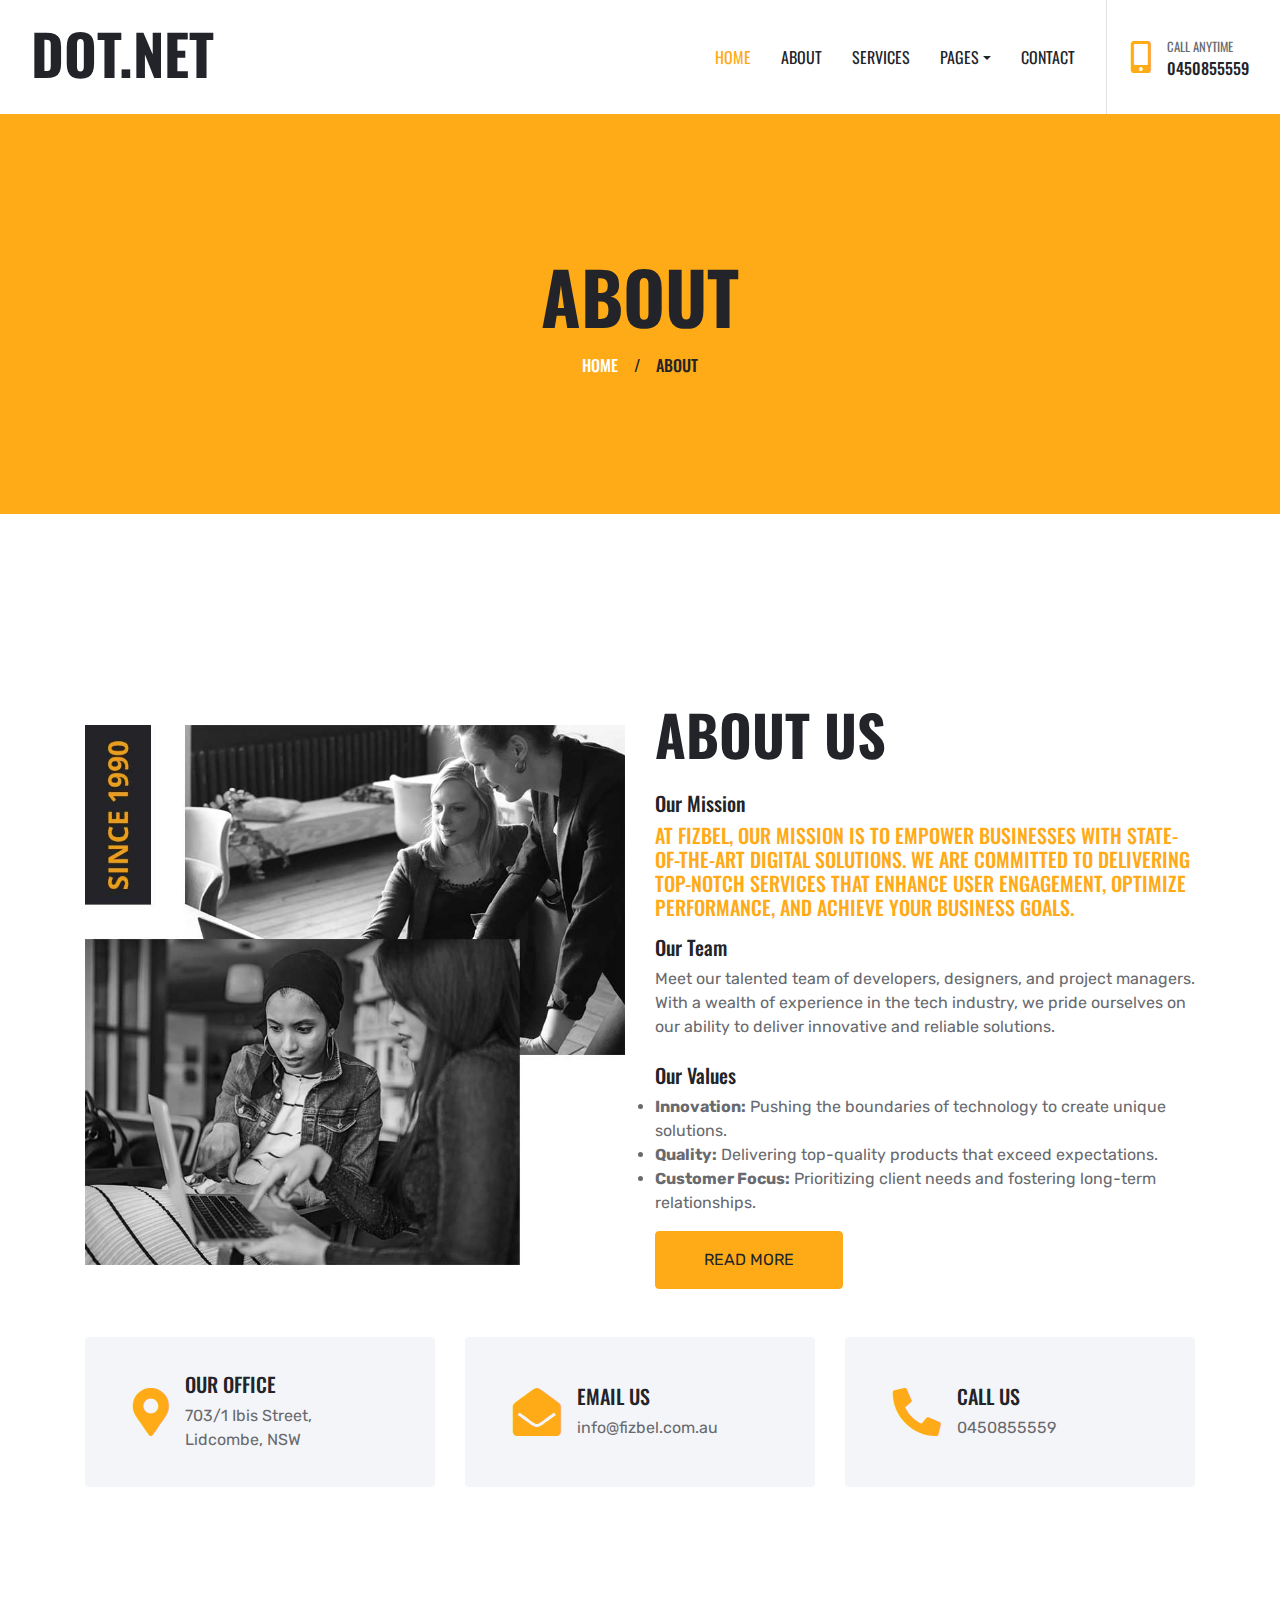
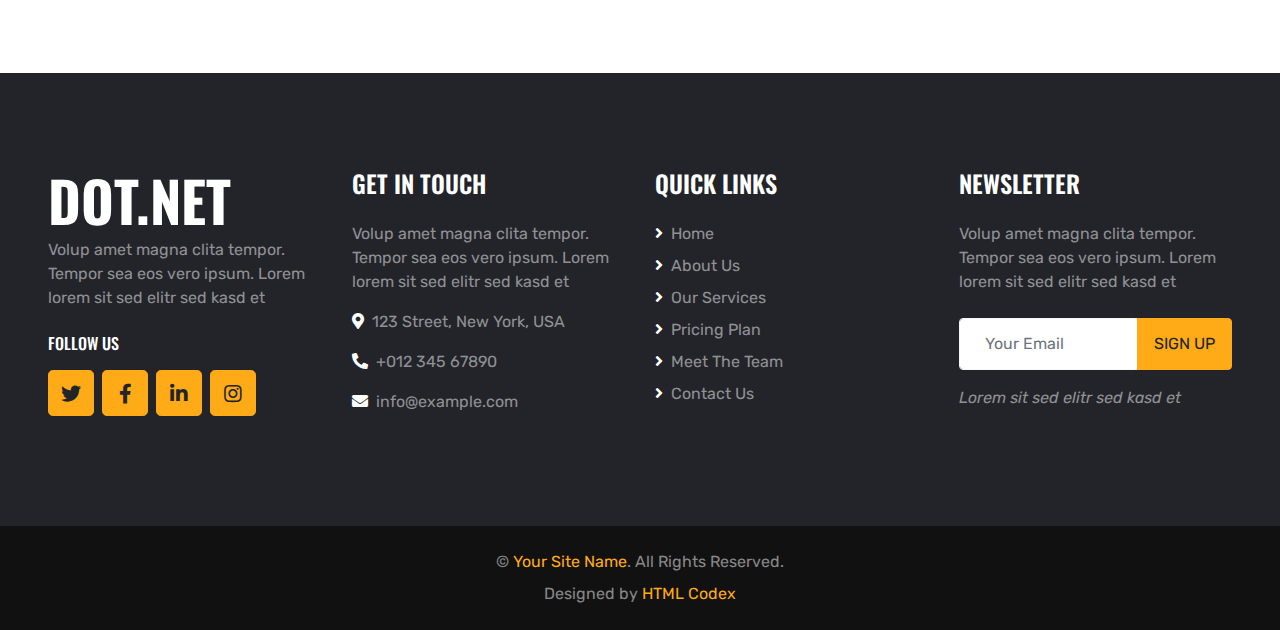
==== commit fd30eae9: "upload content" ====
--- a/about.html
+++ b/about.html
@@ -38,15 +38,15 @@
             </button>
             <div class="collapse navbar-collapse" id="navbarCollapse">
                 <div class="navbar-nav ml-auto py-0 pr-3 border-right">
-                    <a href="index.html" class="nav-item nav-link">Home</a>
-                    <a href="about.html" class="nav-item nav-link active">About</a>
+                    <a href="index.html" class="nav-item nav-link active">Home</a>
+                    <a href="about.html" class="nav-item nav-link">About</a>
                     <a href="service.html" class="nav-item nav-link">Services</a>
-                    <a href="price.html" class="nav-item nav-link">Prices</a>
-                    <a href="project.html" class="nav-item nav-link">Projects</a>
+                    <!-- <a href="price.html" class="nav-item nav-link">Prices</a> -->
+                    <!-- <a href="project.html" class="nav-item nav-link">Projects</a> -->
                     <div class="nav-item dropdown">
                         <a href="#" class="nav-link dropdown-toggle" data-toggle="dropdown">Pages</a>
                         <div class="dropdown-menu rounded-0 m-0">
-                            <a href="team.html" class="dropdown-item">Meat The Team</a>
+                            <!-- <a href="team.html" class="dropdown-item">Meat The Team</a> -->
                             <a href="testimonial.html" class="dropdown-item">Testimonial</a>
                         </div>
                     </div>
@@ -56,7 +56,7 @@
                     <i class="fa fa-2x fa-mobile-alt text-primary mr-3"></i>
                     <div>
                         <h6 class="text-body text-uppercase mb-1"><small>Call Anytime</small></h6>
-                        <h6 class="m-0">+012 345 6789</h6>
+                        <h6 class="m-0">0450855559</h6>
                     </div>
                 </div>
             </div>
@@ -85,9 +85,25 @@
                     <img class="img-fluid mb-4 mb-lg-0" src="img/about.jpg" alt="">
                 </div>
                 <div class="col-lg-6">
-                    <h1 class="display-4 text-uppercase mb-4">Best digital agency in downtown</h1>
-                    <h5 class="text-uppercase text-primary mb-3">Clita elitr et amet et ipsum sea. Ipsum stet kasd ea et no est duo diam. Lorem dolores eos ut nonumy ipsum sit clita lorem no amet dolor dolore, stet sit dolor justo</h5>
-                    <p class="mb-4">Eirmod est dolor nonumy sea amet dolore erat sit dolor et dolor vero. Tempor ipsum at justo amet at ipsum justo. Aiam kasd sea sit dolor duo elitr dolor amet, justo est ipsum amet dolor ut ipsum. Labore diam et nonumy amet dolores. Volup sit labore dolores erat, magna justo sed lorem kasd ea dolor. Labore sit clita invidunt, est dolores lorem sed ipsum kasd no amet ipsum.</p>
+                    <h1 class="display-4 text-uppercase mb-4">About Us</h1>
+                    <h5>Our Mission</h5>
+                    <h5 class="text-uppercase text-primary mb-3">At Fizbel, our mission is to empower businesses with state-of-the-art digital solutions. We are committed to delivering top-notch services that enhance user engagement, optimize performance, and achieve your business goals.</h5>
+                    <h5>Our Team</h5>
+
+                    <p class="mb-4">Meet our talented team of developers, designers, and project managers. With a wealth of experience in the tech industry, we pride ourselves on our ability to deliver innovative and reliable solutions.</p>
+                    <h5>Our Values</h5>
+
+                    <ul style="padding-left: 0;">
+                        <li>
+                           <b> Innovation:</b> Pushing the boundaries of technology to create unique solutions.
+                        </li>
+                        <li>
+                            <b>Quality:</b> Delivering top-quality products that exceed expectations.
+                        </li>
+                        <li>
+                            <b>Customer Focus:</b> Prioritizing client needs and fostering long-term relationships.
+                        </li>
+                    </ul>
                     <a href="" class="btn btn-primary text-uppercase py-3 px-5">Read More</a>
                 </div>
             </div>
@@ -105,7 +121,7 @@
                         <i class="fa fa-3x fa-map-marker-alt text-primary mr-3"></i>
                         <div class="d-flex flex-column">
                             <h5 class="text-uppercase">Our Office</h5>
-                            <p class="m-0">123 Street, New York, USA</p>
+                            <p class="m-0">703/1 Ibis Street, Lidcombe, NSW</p>
                         </div>
                     </div>
                 </div>
@@ -114,7 +130,7 @@
                         <i class="fa fa-3x fa-envelope-open text-primary mr-3"></i>
                         <div class="d-flex flex-column">
                             <h5 class="text-uppercase">Email Us</h5>
-                            <p class="m-0">info@example.com</p>
+                            <p class="m-0">info@fizbel.com.au</p>
                         </div>
                     </div>
                 </div>
@@ -123,7 +139,7 @@
                         <i class="fas fa-3x fa-phone-alt text-primary mr-3"></i>
                         <div class="d-flex flex-column">
                             <h5 class="text-uppercase">Call Us</h5>
-                            <p class="m-0">+012 345 6789</p>
+                            <p class="m-0">0450855559</p>
                         </div>
                     </div>
                 </div>
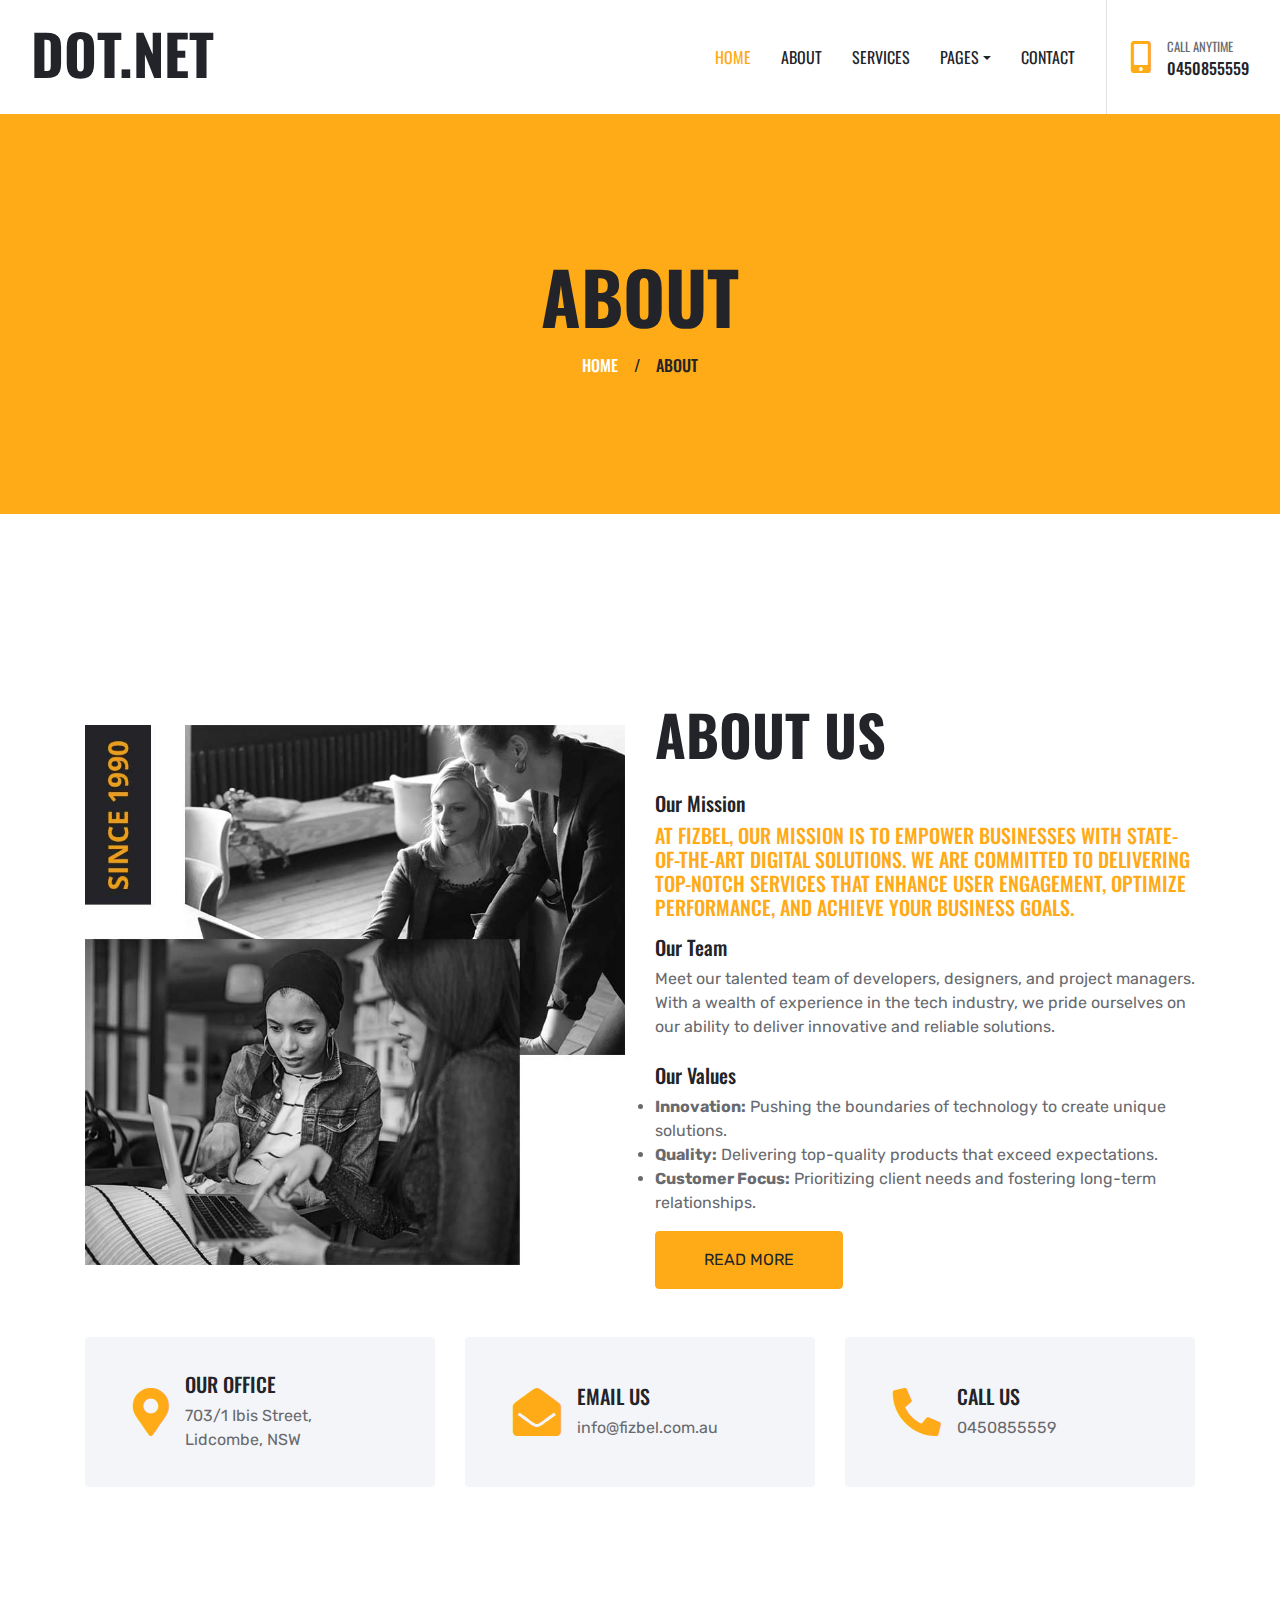
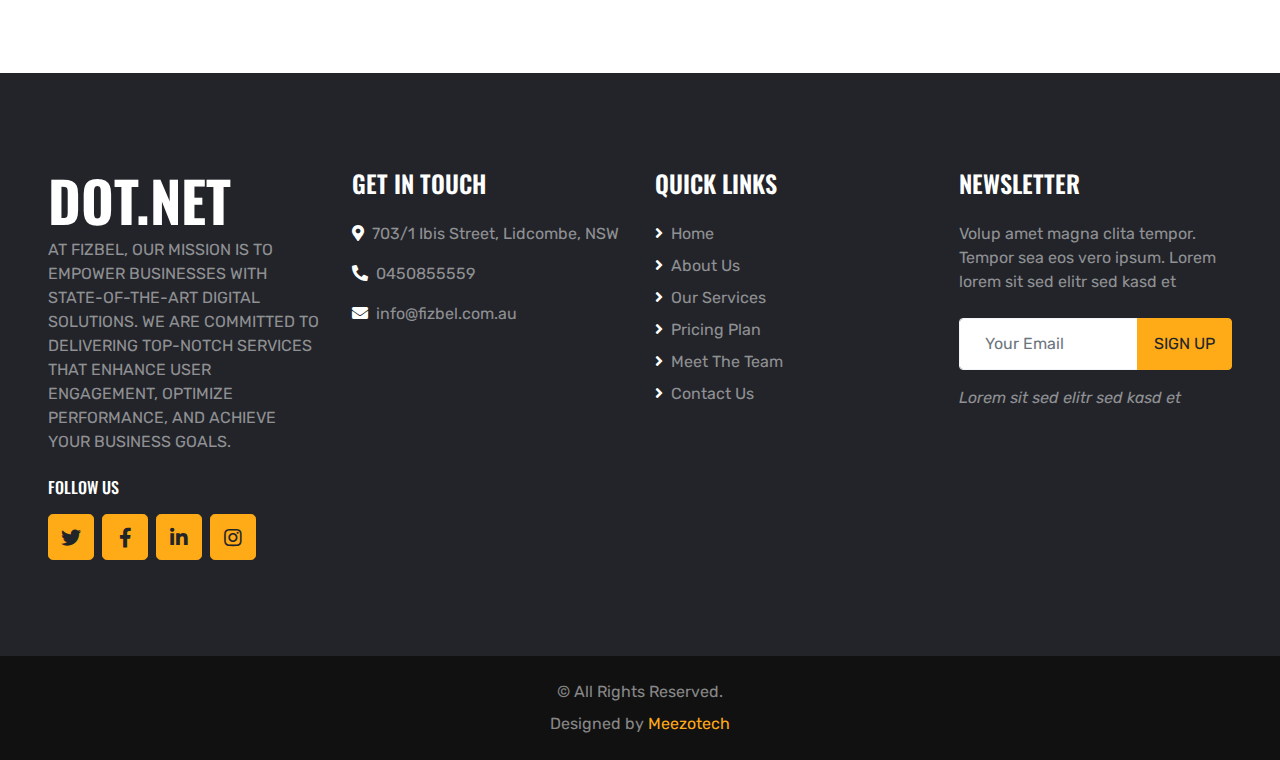
==== commit 91889a24: "upload content" ====
--- a/about.html
+++ b/about.html
@@ -5,8 +5,8 @@
     <meta charset="utf-8">
     <title>DOT.NET - Digital Agency Website Template</title>
     <meta content="width=device-width, initial-scale=1.0" name="viewport">
-    <meta content="Free HTML Templates" name="keywords">
-    <meta content="Free HTML Templates" name="description">
+    <meta content="" name="keywords">
+    <meta content="" name="description">
 
     <!-- Favicon -->
     <link href="img/favicon.ico" rel="icon">
@@ -149,14 +149,14 @@
     <!-- About Info End -->
 
 
-    <!-- Footer Start -->
-    <div class="container-fluid bg-dark text-white-50 py-5 px-sm-3 px-md-5" style="margin-top: 90px;">
+     <!-- Footer Start -->
+     <div class="container-fluid bg-dark text-white-50 py-5 px-sm-3 px-md-5" style="margin-top: 90px;">
         <div class="row pt-5">
             <div class="col-lg-3 col-md-6 mb-5">
                 <a href="index.html" class="navbar-brand">
                     <h1 class="m-0 mt-n2 text-white display-4">DOT.NET</h1>
                 </a>
-                <p>Volup amet magna clita tempor. Tempor sea eos vero ipsum. Lorem lorem sit sed elitr sed kasd et</p>
+                <p>AT FIZBEL, OUR MISSION IS TO EMPOWER BUSINESSES WITH STATE-OF-THE-ART DIGITAL SOLUTIONS. WE ARE COMMITTED TO DELIVERING TOP-NOTCH SERVICES THAT ENHANCE USER ENGAGEMENT, OPTIMIZE PERFORMANCE, AND ACHIEVE YOUR BUSINESS GOALS.</p>
                 <h6 class="text-uppercase text-white py-2">Follow Us</h6>
                 <div class="d-flex justify-content-start">
                     <a class="btn btn-lg btn-primary btn-lg-square mr-2" href="#"><i class="fab fa-twitter"></i></a>
@@ -167,10 +167,10 @@
             </div>
             <div class="col-lg-3 col-md-6 mb-5">
                 <h4 class="text-uppercase text-white mb-4">Get In Touch</h4>
-                <p>Volup amet magna clita tempor. Tempor sea eos vero ipsum. Lorem lorem sit sed elitr sed kasd et</p>
-                <p><i class="fa fa-map-marker-alt text-white mr-2"></i>123 Street, New York, USA</p>
-                <p><i class="fa fa-phone-alt text-white mr-2"></i>+012 345 67890</p>
-                <p><i class="fa fa-envelope text-white mr-2"></i>info@example.com</p>
+                <!-- <p>Volup amet magna clita tempor. Tempor sea eos vero ipsum. Lorem lorem sit sed elitr sed kasd et</p> -->
+                <p><i class="fa fa-map-marker-alt text-white mr-2"></i>703/1 Ibis Street, Lidcombe, NSW</p>
+                <p><i class="fa fa-phone-alt text-white mr-2"></i>0450855559</p>
+                <p><i class="fa fa-envelope text-white mr-2"></i>info@fizbel.com.au</p>
             </div>
             <div class="col-lg-3 col-md-6 mb-5">
                 <h4 class="text-uppercase text-white mb-4">Quick Links</h4>
@@ -199,8 +199,8 @@
         </div>
     </div>
     <div class="container-fluid py-4 px-sm-3 px-md-5" style="background: #111111;">
-        <p class="mb-2 text-center text-white-50">&copy; <a href="#">Your Site Name</a>. All Rights Reserved.</p>
-        <p class="m-0 text-center text-white-50">Designed by <a href="https://htmlcodex.com">HTML Codex</a></p>
+        <p class="mb-2 text-center text-white-50">&copy; All Rights Reserved.</p>
+        <p class="m-0 text-center text-white-50">Designed by <a href="https://meezotech.com/">Meezotech</a></p>
     </div>
     <!-- Footer End -->
 
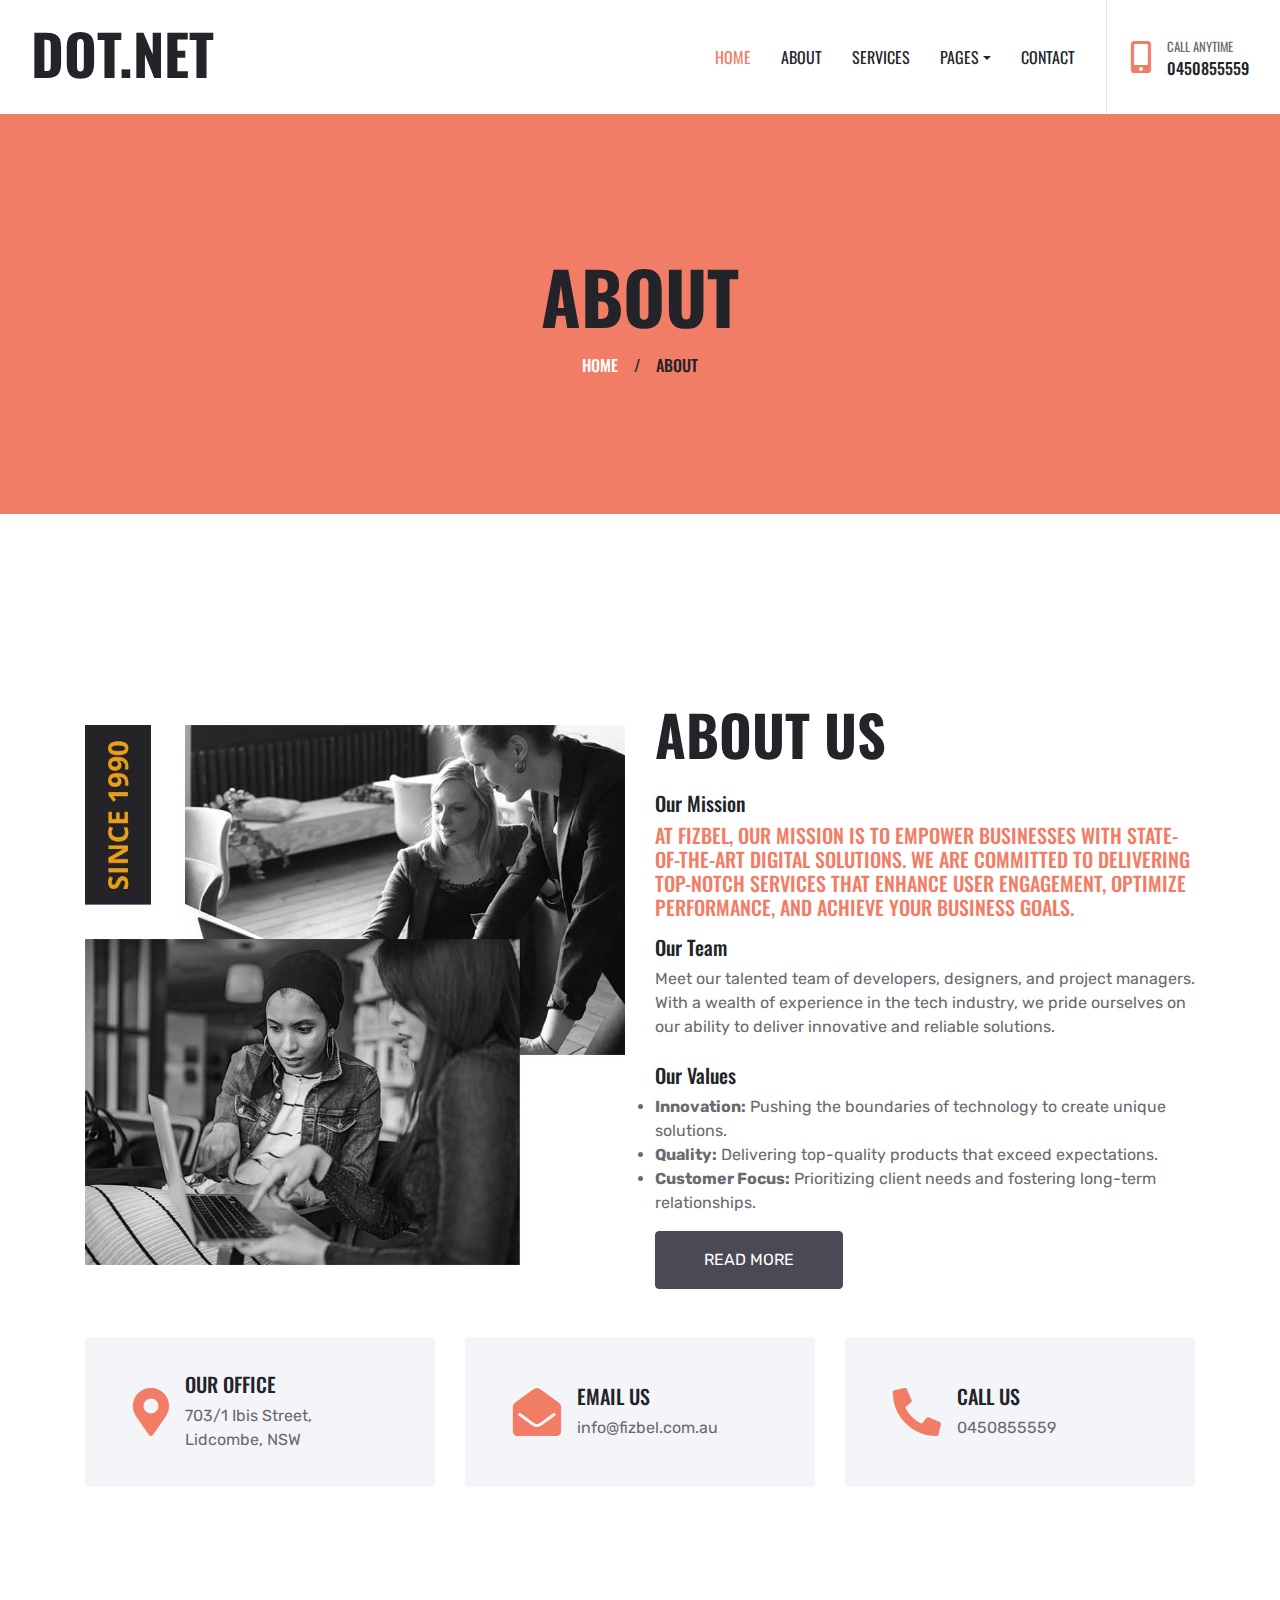
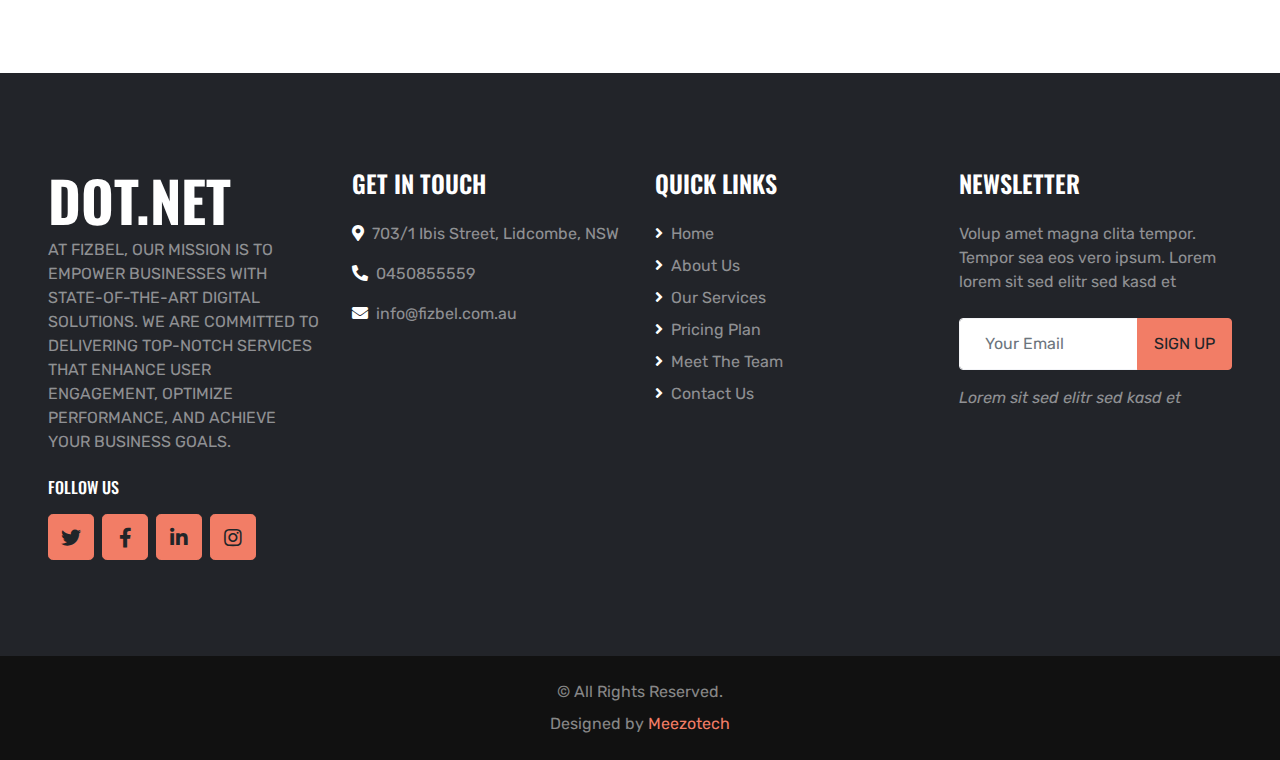
==== commit d6a88b25: "change color" ====
--- a/about.html
+++ b/about.html
@@ -104,7 +104,7 @@
                             <b>Customer Focus:</b> Prioritizing client needs and fostering long-term relationships.
                         </li>
                     </ul>
-                    <a href="" class="btn btn-primary text-uppercase py-3 px-5">Read More</a>
+                    <a href="" class="btn btn-dark text-uppercase py-3 px-5">Read More</a>
                 </div>
             </div>
         </div>
--- a/css/style.css
+++ b/css/style.css
@@ -19,7 +19,7 @@
   --white: #fff;
   --gray: #6c757d;
   --gray-dark: #343a40;
-  --primary: #FFAA17;
+  --primary: #F27d66;
   --secondary: #BDBDBF;
   --success: #28a745;
   --info: #17a2b8;
@@ -152,7 +152,7 @@
 }
 
 a {
-  color: #FFAA17;
+  color: #F27d66;
   text-decoration: none;
   background-color: transparent;
 }
@@ -2372,8 +2372,8 @@
 
 .btn-primary {
   color: #212529;
-  background-color: #FFAA17;
-  border-color: #FFAA17;
+  background-color: #F27d66;
+  border-color: #F27d66;
 }
 
 .btn-primary:hover {
@@ -2391,8 +2391,8 @@
 
 .btn-primary.disabled, .btn-primary:disabled {
   color: #212529;
-  background-color: #FFAA17;
-  border-color: #FFAA17;
+  background-color: #F27d66;
+  border-color: #F27d66;
 }
 
 .btn-primary:not(:disabled):not(.disabled):active, .btn-primary:not(:disabled):not(.disabled).active,
@@ -2631,8 +2631,8 @@
 
 .btn-dark {
   color: #fff;
-  background-color: #222429;
-  border-color: #222429;
+  background-color: #4b4955;
+  border-color: #4b4955;
 }
 
 .btn-dark:hover {
@@ -2667,14 +2667,14 @@
 }
 
 .btn-outline-primary {
-  color: #FFAA17;
-  border-color: #FFAA17;
+  color: #F27d66;
+  border-color: #F27d66;
 }
 
 .btn-outline-primary:hover {
   color: #212529;
-  background-color: #FFAA17;
-  border-color: #FFAA17;
+  background-color: #F27d66;
+  border-color: #F27d66;
 }
 
 .btn-outline-primary:focus, .btn-outline-primary.focus {
@@ -2682,15 +2682,15 @@
 }
 
 .btn-outline-primary.disabled, .btn-outline-primary:disabled {
-  color: #FFAA17;
+  color: #F27d66;
   background-color: transparent;
 }
 
 .btn-outline-primary:not(:disabled):not(.disabled):active, .btn-outline-primary:not(:disabled):not(.disabled).active,
 .show > .btn-outline-primary.dropdown-toggle {
   color: #212529;
-  background-color: #FFAA17;
-  border-color: #FFAA17;
+  background-color: #F27d66;
+  border-color: #F27d66;
 }
 
 .btn-outline-primary:not(:disabled):not(.disabled):active:focus, .btn-outline-primary:not(:disabled):not(.disabled).active:focus,
@@ -2924,7 +2924,7 @@
 
 .btn-link {
   font-weight: 400;
-  color: #FFAA17;
+  color: #F27d66;
   text-decoration: none;
 }
 
@@ -3222,7 +3222,7 @@
 .dropdown-item.active, .dropdown-item:active {
   color: #fff;
   text-decoration: none;
-  background-color: #FFAA17;
+  background-color: #F27d66;
 }
 
 .dropdown-item.disabled, .dropdown-item:disabled {
@@ -3581,8 +3581,8 @@
 
 .custom-control-input:checked ~ .custom-control-label::before {
   color: #fff;
-  border-color: #FFAA17;
-  background-color: #FFAA17;
+  border-color: #F27d66;
+  background-color: #F27d66;
 }
 
 .custom-control-input:focus ~ .custom-control-label::before {
@@ -3646,8 +3646,8 @@
 }
 
 .custom-checkbox .custom-control-input:indeterminate ~ .custom-control-label::before {
-  border-color: #FFAA17;
-  background-color: #FFAA17;
+  border-color: #F27d66;
+  background-color: #F27d66;
 }
 
 .custom-checkbox .custom-control-input:indeterminate ~ .custom-control-label::after {
@@ -3873,7 +3873,7 @@
   width: 1rem;
   height: 1rem;
   margin-top: -0.25rem;
-  background-color: #FFAA17;
+  background-color: #F27d66;
   border: 0;
   border-radius: 1rem;
   transition: background-color 0.15s ease-in-out, border-color 0.15s ease-in-out, box-shadow 0.15s ease-in-out;
@@ -3903,7 +3903,7 @@
 .custom-range::-moz-range-thumb {
   width: 1rem;
   height: 1rem;
-  background-color: #FFAA17;
+  background-color: #F27d66;
   border: 0;
   border-radius: 1rem;
   transition: background-color 0.15s ease-in-out, border-color 0.15s ease-in-out, box-shadow 0.15s ease-in-out;
@@ -3936,7 +3936,7 @@
   margin-top: 0;
   margin-right: 0.2rem;
   margin-left: 0.2rem;
-  background-color: #FFAA17;
+  background-color: #F27d66;
   border: 0;
   border-radius: 1rem;
   transition: background-color 0.15s ease-in-out, border-color 0.15s ease-in-out, box-shadow 0.15s ease-in-out;
@@ -4075,7 +4075,7 @@
 .nav-pills .nav-link.active,
 .nav-pills .show > .nav-link {
   color: #fff;
-  background-color: #FFAA17;
+  background-color: #F27d66;
 }
 
 .nav-fill > .nav-link,
@@ -4742,7 +4742,7 @@
   padding: 0.5rem 0.75rem;
   margin-left: -1px;
   line-height: 1.25;
-  color: #FFAA17;
+  color: #F27d66;
   background-color: #fff;
   border: 1px solid #dee2e6;
 }
@@ -4775,8 +4775,8 @@
 .page-item.active .page-link {
   z-index: 3;
   color: #fff;
-  background-color: #FFAA17;
-  border-color: #FFAA17;
+  background-color: #F27d66;
+  border-color: #F27d66;
 }
 
 .page-item.disabled .page-link {
@@ -4859,7 +4859,7 @@
 
 .badge-primary {
   color: #212529;
-  background-color: #FFAA17;
+  background-color: #F27d66;
 }
 
 a.badge-primary:hover, a.badge-primary:focus {
@@ -5164,7 +5164,7 @@
   color: #fff;
   text-align: center;
   white-space: nowrap;
-  background-color: #FFAA17;
+  background-color: #F27d66;
   transition: width 0.6s ease;
 }
 
@@ -5251,8 +5251,8 @@
 .list-group-item.active {
   z-index: 2;
   color: #fff;
-  background-color: #FFAA17;
-  border-color: #FFAA17;
+  background-color: #F27d66;
+  border-color: #F27d66;
 }
 
 .list-group-item + .list-group-item {
@@ -6356,7 +6356,7 @@
 }
 
 .bg-primary {
-  background-color: #FFAA17 !important;
+  background-color: #F27d66 !important;
 }
 
 a.bg-primary:hover, a.bg-primary:focus,
@@ -6484,7 +6484,7 @@
 }
 
 .border-primary {
-  border-color: #FFAA17 !important;
+  border-color: #F27d66 !important;
 }
 
 .border-secondary {
@@ -9526,7 +9526,7 @@
 }
 
 .text-primary {
-  color: #FFAA17 !important;
+  color: #F27d66 !important;
 }
 
 a.text-primary:hover, a.text-primary:focus {
@@ -9774,7 +9774,7 @@
 
 .navbar-light .navbar-nav .nav-link:hover,
 .navbar-light .navbar-nav .nav-link.active {
-  color: #FFAA17;
+  color: #F27d66;
 }
 
 @media (max-width: 991.98px) {
@@ -9866,7 +9866,7 @@
   align-items: center;
   justify-content: center;
   color: #222429;
-  background: #FFAA17;
+  background: #F27d66;
   border-radius: 4px;
   font-size: 22px;
   transition: .5s;
@@ -9874,7 +9874,7 @@
 
 .team-carousel .owl-nav .owl-prev:hover,
 .team-carousel .owl-nav .owl-next:hover {
-  color: #FFAA17;
+  color: #F27d66;
   background: #222429;
 }
 
@@ -9915,7 +9915,7 @@
 
 .testimonial-carousel .owl-dot.active {
   width: 40px;
-  background: #FFAA17;
+  background: #F27d66;
 }
 
 .testimonial-carousel .owl-item img {
@@ -9928,12 +9928,12 @@
 }
 
 .testimonial-carousel .owl-item.center .testimonial-item {
-  background: #222429;
+  background: #4b4955;
   opacity: 1;
 }
 
 .testimonial-carousel .owl-item.center .testimonial-item h5 {
-  color: #FFAA17;
+  color: #F27d66;
 }
 
 .testimonial-carousel .owl-item.center .testimonial-item::before {
@@ -9953,3 +9953,23 @@
   padding: 0;
   list-style-type: none;
 }
+.blog-item{
+  border: 1px solid #0000000d;
+  padding: 15px;
+  border-radius: 10px;
+
+}
+.blog-item p{
+  color: #80808061;
+}
+.blog-item img{
+  border-radius: 10px;
+}
+.blog-item h5 {
+  margin: 10px 0px;
+}
+.blog-item .bot-detail img {
+  width: 40px;
+  height: 40px;
+  border-radius: 50%;
+}